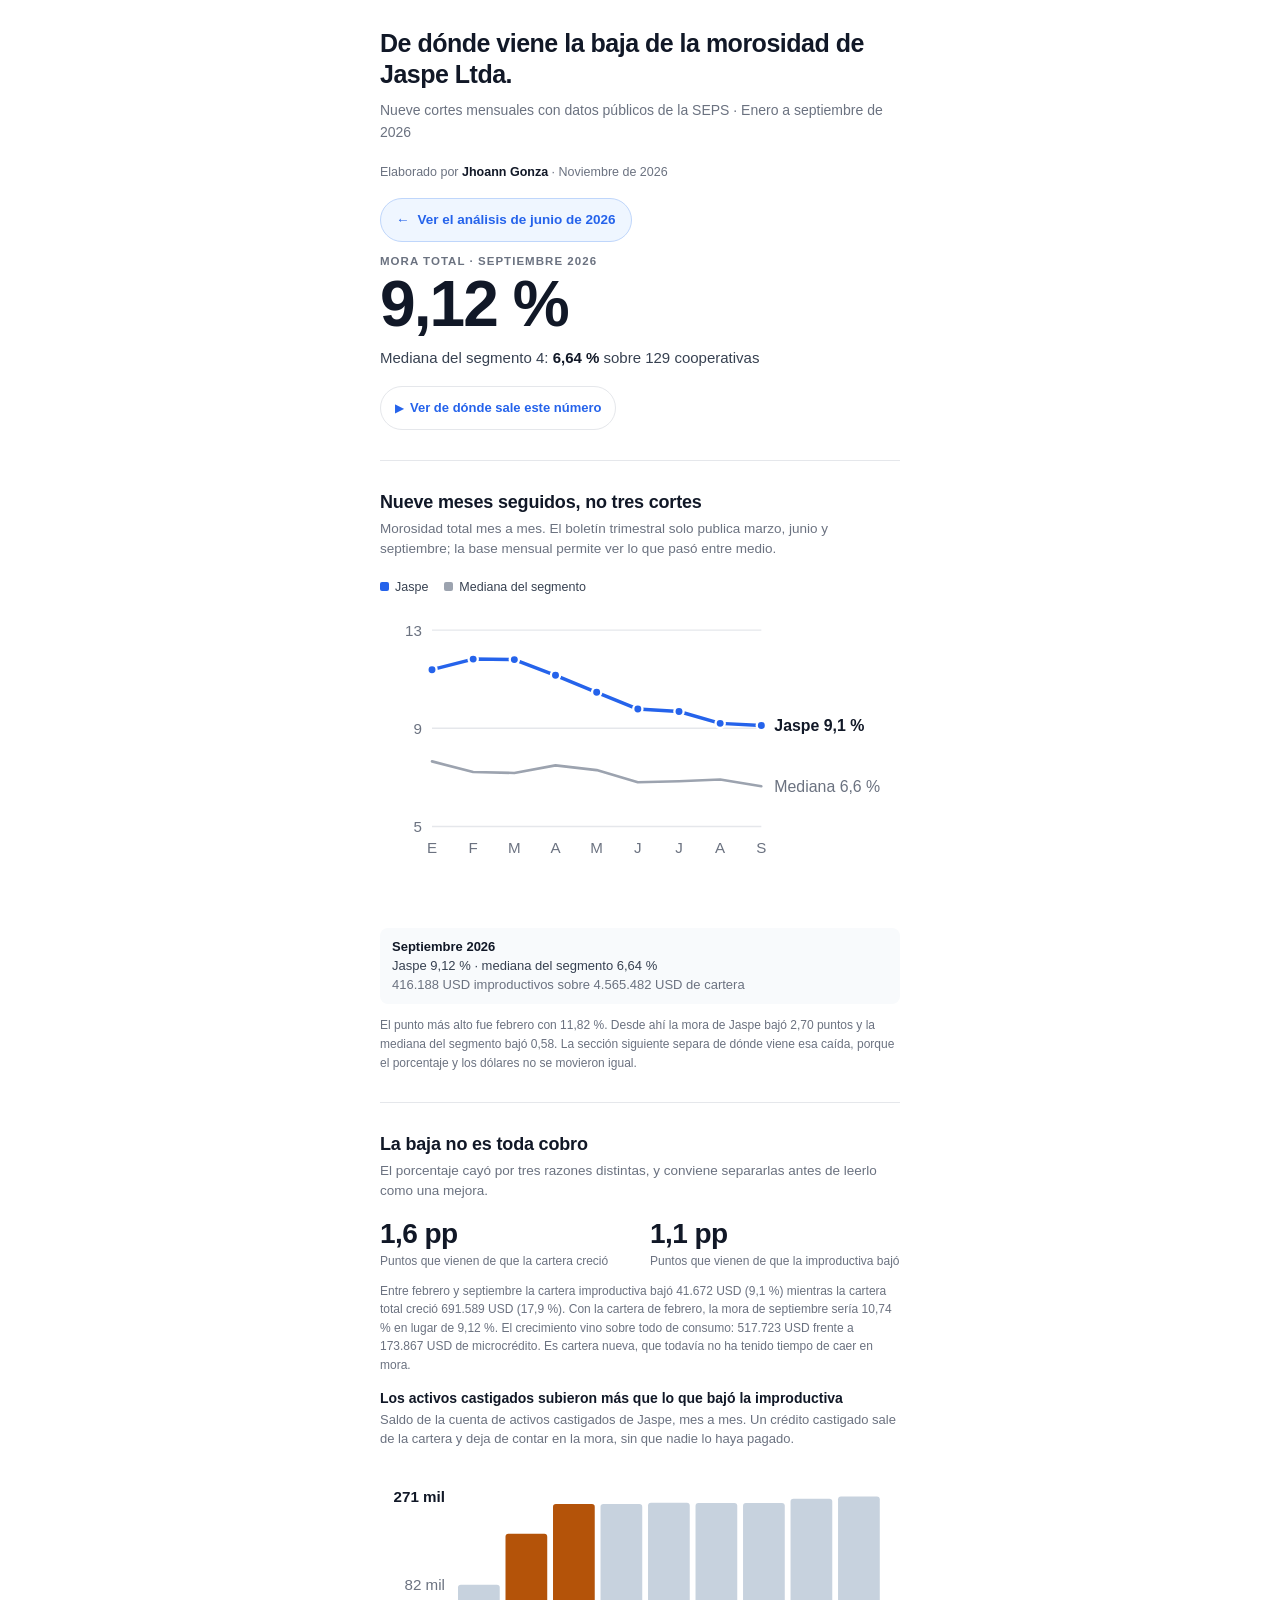
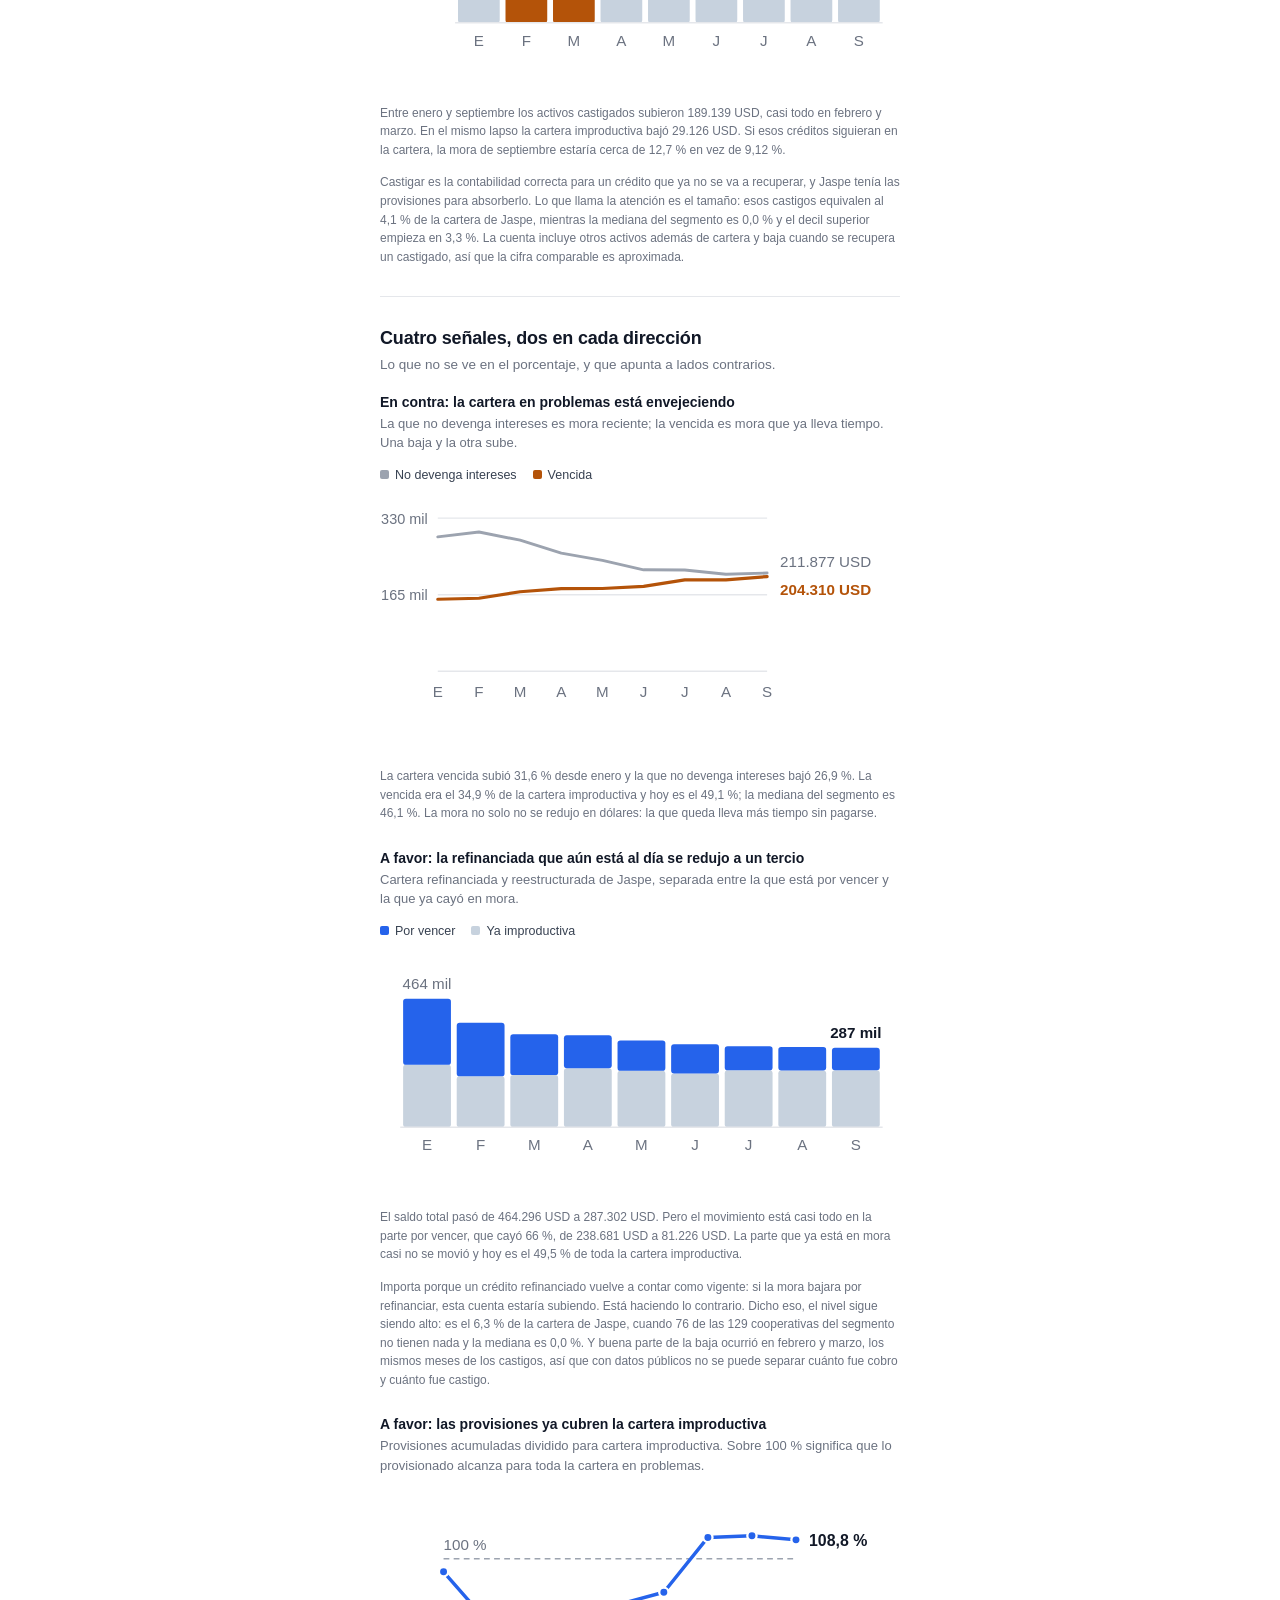
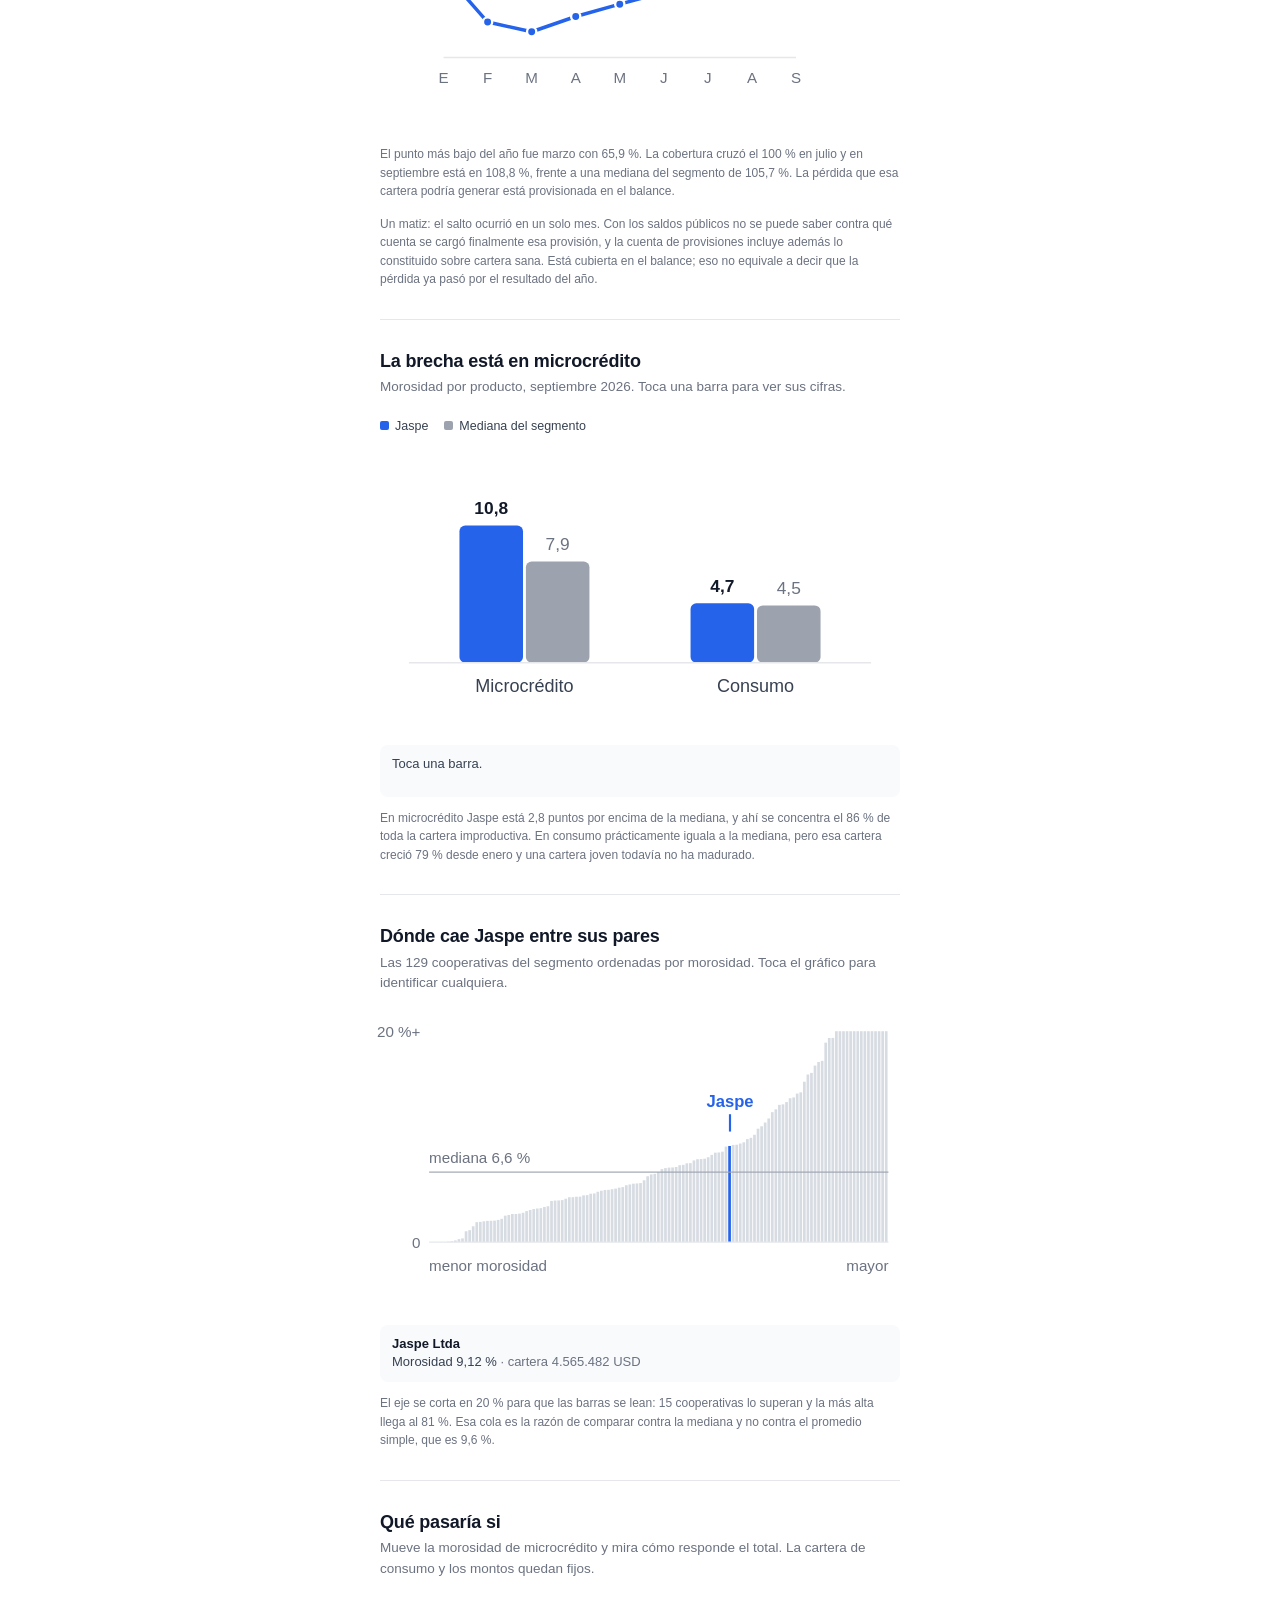
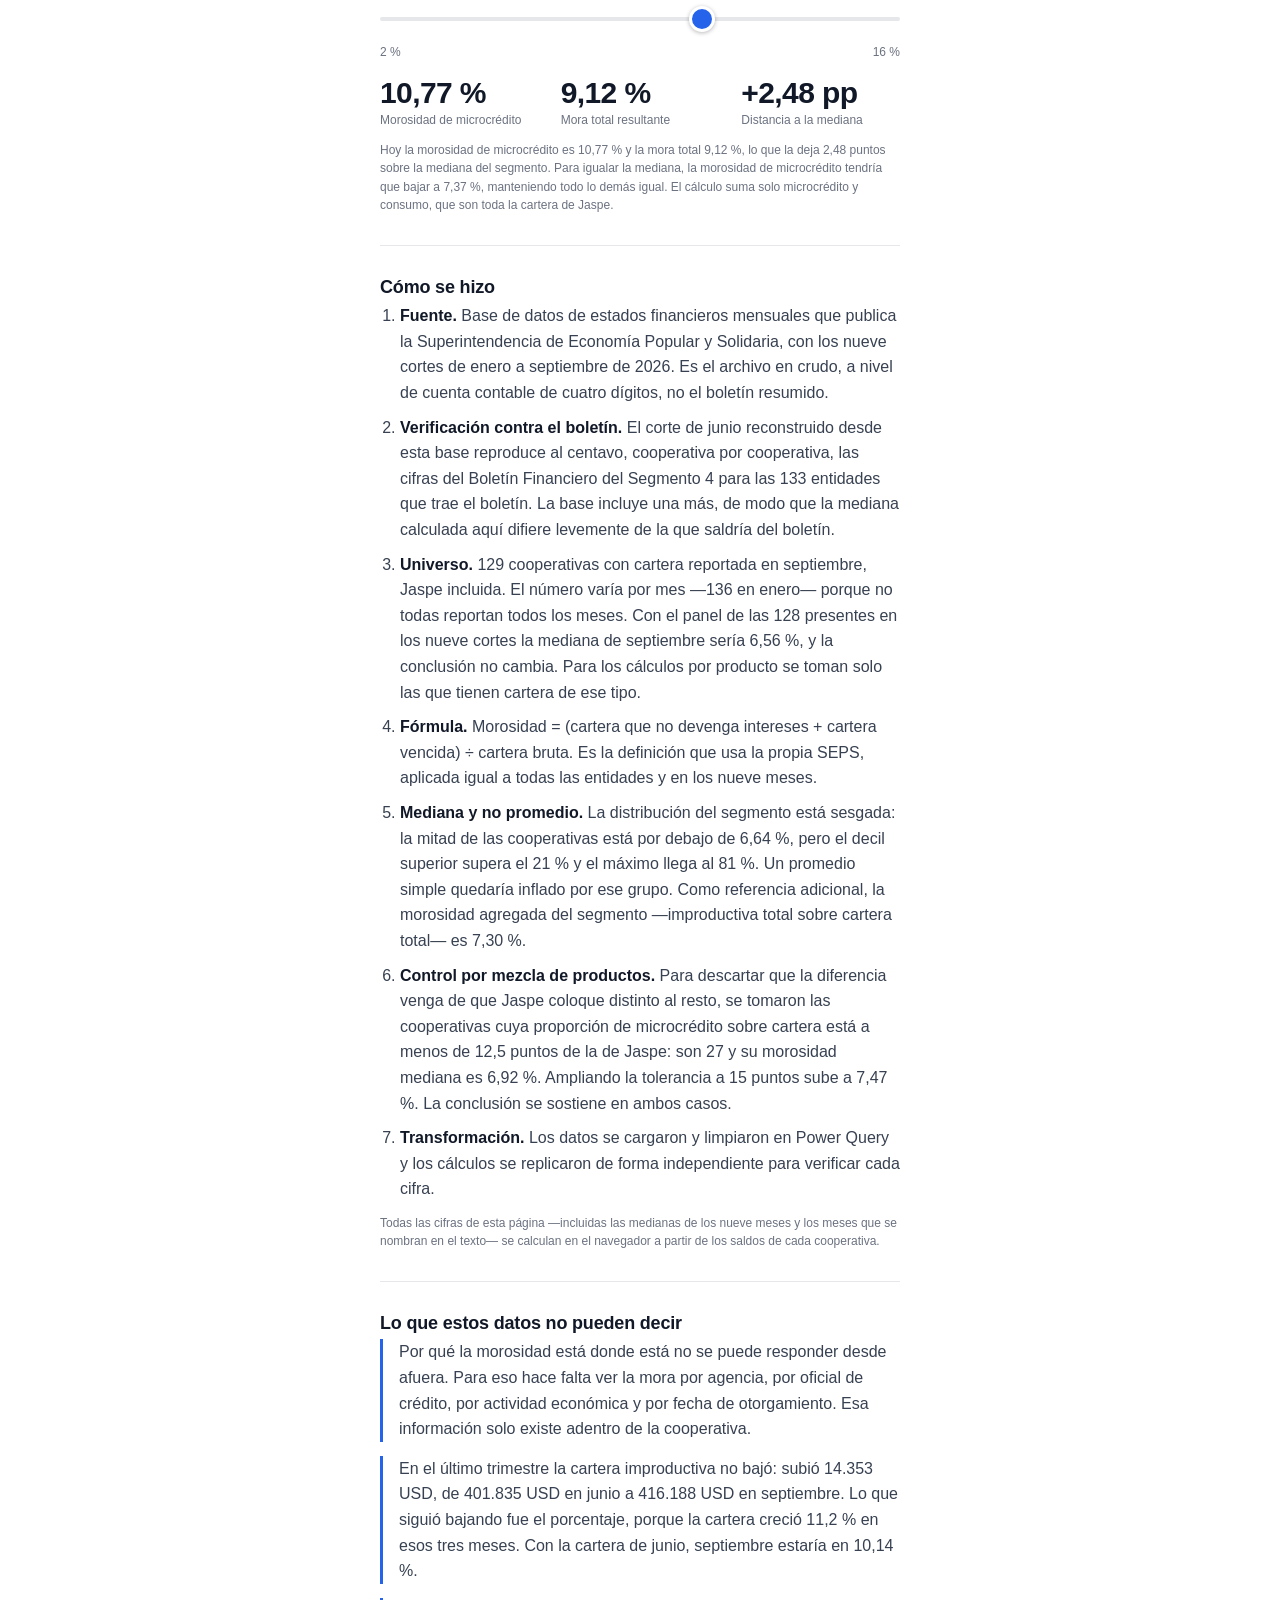
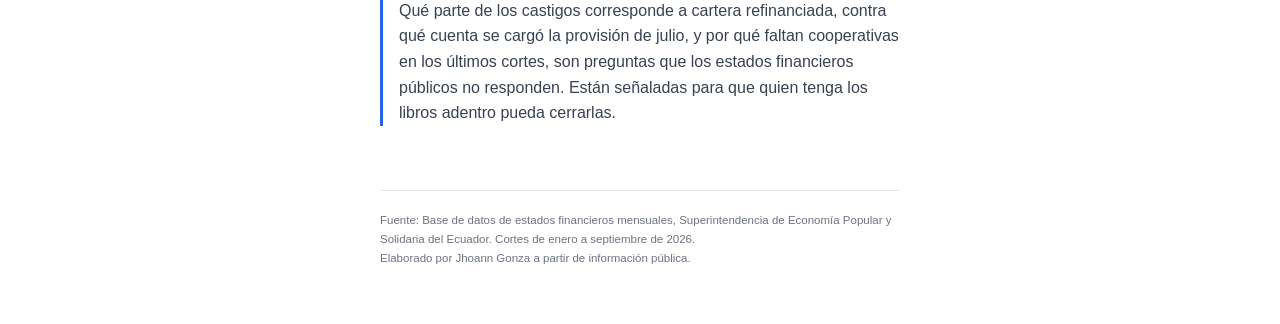
==== septiembre/index.html @ 1fd4a445 "Rename index.html.html to index.html" ====
<!doctype html>
<html lang="es">
<head>
<meta charset="utf-8">
<meta name="viewport" content="width=device-width, initial-scale=1, viewport-fit=cover">
<meta name="robots" content="noindex, nofollow">
<title>De dónde viene la baja de la morosidad de Jaspe · Enero a septiembre 2026</title>
<meta name="description" content="Nueve cortes mensuales con datos públicos de la SEPS. Elaborado por Jhoann Gonza.">
<meta property="og:type" content="article">
<meta property="og:title" content="De dónde viene la baja de la morosidad de Jaspe">
<meta property="og:description" content="Datos públicos de la SEPS, enero a septiembre 2026. Entre 129 y 136 cooperativas del segmento 4 según el mes. Elaborado por Jhoann Gonza.">
<meta property="og:locale" content="es_EC">
<meta property="og:url" content="https://jhoanngonza151.github.io/analisis-seps/septiembre/">
<meta property="og:image" content="https://jhoanngonza151.github.io/analisis-seps/preview.png">
<meta property="og:image:width" content="1200">
<meta property="og:image:height" content="630">
<style>
:root{
--ink:#111827; --ink2:#374151; --ink3:#6B7280;
--accent:#2563EB; --neutral:#9CA3AF; --rule:#E5E7EB; --tint:#EFF6FF;
--warm:#B45309; --warmbg:#FEF3C7;
}
*{box-sizing:border-box}
html{-webkit-text-size-adjust:100%}
body{
margin:0; background:#fff; color:var(--ink2);
font-family:-apple-system,BlinkMacSystemFont,"Segoe UI",Roboto,Helvetica,Arial,sans-serif;
font-size:16px; line-height:1.6;
}
main{max-width:560px; margin:0 auto; padding:28px 20px 56px}
section{padding:30px 0; border-top:1px solid var(--rule)}
section:first-of-type{border-top:0; padding-top:10px}
h1{margin:0 0 8px; font-size:25px; line-height:1.25; letter-spacing:-0.02em; color:var(--ink); font-weight:650}
h2{margin:0 0 4px; font-size:18px; line-height:1.3; color:var(--ink); font-weight:650; letter-spacing:-0.01em}
h3{margin:26px 0 2px; font-size:14px; line-height:1.35; color:var(--ink); font-weight:650}
h3:first-of-type{margin-top:6px}
.kicker{margin:0 0 20px; font-size:14px; color:var(--ink3)}
.sub{margin:0 0 18px; font-size:13.5px; color:var(--ink3); line-height:1.5}
.sub2{margin:0 0 12px; font-size:13px; color:var(--ink3); line-height:1.5}
p{margin:0 0 14px}
p:last-child{margin-bottom:0}
strong{color:var(--ink); font-weight:650}
.byline{font-size:12.5px; color:var(--ink3); line-height:1.5}

.hero{font-size:64px; line-height:1; font-weight:700; letter-spacing:-0.03em; color:var(--ink); margin:2px 0 10px}
.heroLabel{font-size:11.5px; font-weight:650; letter-spacing:.09em; text-transform:uppercase; color:var(--ink3); margin:0}
.vs{font-size:15px; color:var(--ink2); margin:0 0 16px}

button.audit{
-webkit-appearance:none; appearance:none; display:inline-flex; align-items:center; gap:7px;
min-height:44px; padding:9px 14px; border:1px solid var(--rule); border-radius:999px;
background:#fff; color:var(--accent); font:inherit; font-size:13px; font-weight:600; cursor:pointer;
}
button.audit:hover{background:var(--tint)}
button.audit .chev{transition:transform .18s ease; font-size:11px; line-height:1}
button.audit[aria-expanded="true"] .chev{transform:rotate(90deg)}
.panel{
display:none; margin-top:12px; padding:14px 16px; background:var(--tint);
border-radius:8px; font-size:13.5px; line-height:1.65; color:var(--ink2);
}
.panel.open{display:block}
.panel dl{margin:0; display:grid; grid-template-columns:1fr auto; gap:5px 14px}
.panel dt{color:var(--ink3)}
.panel dd{margin:0; text-align:right; font-variant-numeric:tabular-nums; color:var(--ink)}
.panel .tot{border-top:1px solid #C7DBFB; padding-top:7px; margin-top:4px; font-weight:650}
.formula{font-family:ui-monospace,SFMono-Regular,Menlo,monospace; font-size:12px; color:var(--ink2); margin-top:10px; line-height:1.6}

.swap{margin:16px 0 0}
.swap a{
display:inline-flex; align-items:center; gap:8px; min-height:44px; padding:9px 15px;
border:1px solid #BFD6FB; border-radius:999px; background:var(--tint);
color:var(--accent); font-size:13.5px; font-weight:600; text-decoration:none;
}
.swap a:hover{background:#E0ECFE}

figure{margin:0}
svg{display:block; width:100%; height:auto; overflow:visible}
svg:focus{outline:2px solid var(--accent); outline-offset:3px; border-radius:4px}
.legend{display:flex; gap:16px; margin:0 0 10px; font-size:12.5px; color:var(--ink2); flex-wrap:wrap}
.legend i{display:inline-block; width:9px; height:9px; border-radius:2px; margin-right:6px; vertical-align:baseline}
.note{font-size:12px; color:var(--ink3); line-height:1.55; margin-top:12px}

.readout{
min-height:52px; margin-top:10px; padding:10px 12px; border-radius:8px; background:#F8FAFC;
font-size:13px; color:var(--ink2); line-height:1.45;
}
.readout b{color:var(--ink); font-weight:650}
.readout .muted{color:var(--ink3)}

.split{display:flex; gap:20px; flex-wrap:wrap; margin:18px 0 0}
.split div{flex:1; min-width:140px}
.split .n{font-size:28px; font-weight:700; letter-spacing:-0.02em; color:var(--ink); line-height:1.1}
.split .l{font-size:12px; color:var(--ink3); line-height:1.4; margin-top:3px}

input[type=range]{
-webkit-appearance:none; appearance:none; width:100%; height:44px; background:transparent; margin:0;
}
input[type=range]::-webkit-slider-runnable-track{height:4px; background:var(--rule); border-radius:2px}
input[type=range]::-moz-range-track{height:4px; background:var(--rule); border-radius:2px}
input[type=range]::-webkit-slider-thumb{
-webkit-appearance:none; appearance:none; width:26px; height:26px; margin-top:-11px;
border-radius:50%; background:var(--accent); border:3px solid #fff; box-shadow:0 1px 4px rgba(0,0,0,.28); cursor:pointer;
}
input[type=range]::-moz-range-thumb{
width:26px; height:26px; border-radius:50%; background:var(--accent);
border:3px solid #fff; box-shadow:0 1px 4px rgba(0,0,0,.28); cursor:pointer;
}
.simRow{display:flex; justify-content:space-between; font-size:12px; color:var(--ink3); margin-top:-6px}
.simOut{display:flex; gap:22px; margin-top:14px; flex-wrap:wrap}
.simOut div{flex:1; min-width:120px}
.simOut .n{font-size:30px; font-weight:700; letter-spacing:-0.02em; color:var(--ink); line-height:1.1}
.simOut .l{font-size:12px; color:var(--ink3); line-height:1.4; margin-top:3px}

ol.method{margin:0; padding-left:20px}
ol.method li{margin-bottom:9px}
.limit{border-left:3px solid var(--accent); padding-left:16px; margin:0 0 14px}
.limit:last-child{margin-bottom:0}
footer{margin-top:34px; padding-top:20px; border-top:1px solid var(--rule); font-size:11.5px; color:var(--ink3); line-height:1.65}
noscript .ns{padding:14px 16px; background:var(--tint); border-radius:8px; font-size:14px; line-height:1.6; display:block; margin-bottom:10px}

.grow{transform:scaleY(0); transition:transform .6s cubic-bezier(.2,.7,.3,1)}
svg.in .grow{transform:scaleY(1)}
.draw{transition:stroke-dashoffset .9s cubic-bezier(.3,.7,.3,1)}
svg.in .draw{stroke-dashoffset:0}
.fade{opacity:0; transition:opacity .45s ease .35s}
svg.in .fade{opacity:1}
@media (prefers-reduced-motion:reduce){
.grow,.draw,.fade{transition:none; transform:none; opacity:1; stroke-dashoffset:0}
}
</style>
</head>
<body>
<main>

<header>
<h1>De dónde viene la baja de la morosidad de Jaspe Ltda.</h1>
<p class="kicker">Nueve cortes mensuales con datos públicos de la SEPS · Enero a septiembre de 2026</p>
<p class="byline">Elaborado por <strong>Jhoann Gonza</strong> · Noviembre de 2026</p>
<p class="swap"><a href="../"><span aria-hidden="true">&#8592;</span> Ver el análisis de junio de 2026</a></p>
</header>

<noscript>
<span class="ns"><strong>Esta página calcula sus cifras en el navegador y necesita JavaScript.</strong><br>
Resumen del corte de septiembre de 2026: mora total de Jaspe 9,12 %, mediana del segmento 4 6,64 % sobre 129 cooperativas.
La mora bajó 2,70 puntos desde el pico de febrero, pero la cartera improductiva solo cayó 41.671 USD mientras los activos castigados subieron 189.139 USD desde enero y la cartera creció 17,9 %.</span>
</noscript>

<section>
<p class="heroLabel">Mora total · septiembre 2026</p>
<div class="hero" id="heroVal">—</div>
<p class="vs">Mediana del segmento 4: <strong id="medVal">—</strong> sobre <span id="nCoops">—</span> cooperativas</p>
<button class="audit" type="button" data-panel="p1" aria-expanded="false" aria-controls="p1">
<span class="chev">&#9654;</span> Ver de dónde sale este número
</button>
<div class="panel" id="p1">
<dl>
<dt>Cartera que no devenga intereses</dt><dd id="a1">—</dd>
<dt>Cartera vencida</dt><dd id="a2">—</dd>
<dt class="tot">Cartera improductiva</dt><dd class="tot" id="a3">—</dd>
<dt>Cartera bruta total</dt><dd id="a4">—</dd>
</dl>
<p class="formula" id="a5">—</p>
</div>
</section>

<section>
<h2>Nueve meses seguidos, no tres cortes</h2>
<p class="sub">Morosidad total mes a mes. El boletín trimestral solo publica marzo, junio y septiembre; la base mensual permite ver lo que pasó entre medio.</p>
<div class="legend">
<span><i style="background:#2563EB"></i>Jaspe</span>
<span><i style="background:#9CA3AF"></i>Mediana del segmento</span>
</div>
<figure><svg id="svgSerie" viewBox="0 0 360 215" role="img" tabindex="0" aria-labelledby="serieDesc"><title id="serieDesc">Morosidad mensual de Jaspe y mediana del segmento 4 entre enero y septiembre de 2026.</title></svg></figure>
<div class="readout" id="serieOut" aria-live="polite">Toca el gráfico.</div>
<p class="note" id="serieNote">—</p>
</section>

<section>
<h2>La baja no es toda cobro</h2>
<p class="sub">El porcentaje cayó por tres razones distintas, y conviene separarlas antes de leerlo como una mejora.</p>
<div class="split">
<div><div class="n" id="d1">—</div><div class="l">Puntos que vienen de que la cartera creció</div></div>
<div><div class="n" id="d2">—</div><div class="l">Puntos que vienen de que la improductiva bajó</div></div>
</div>
<p class="note" id="decNote">—</p>

<h3>Los activos castigados subieron más que lo que bajó la improductiva</h3>
<p class="sub2">Saldo de la cuenta de activos castigados de Jaspe, mes a mes. Un crédito castigado sale de la cartera y deja de contar en la mora, sin que nadie lo haya pagado.</p>
<figure><svg id="svgCas" viewBox="0 0 360 160" role="img" tabindex="0" aria-labelledby="casDesc"><title id="casDesc">Saldo de activos castigados de Jaspe entre enero y septiembre de 2026.</title></svg></figure>
<p class="note" id="casNote">—</p>
<p class="note" id="casNote2">—</p>
</section>

<section>
<h2>Cuatro señales, dos en cada dirección</h2>
<p class="sub">Lo que no se ve en el porcentaje, y que apunta a lados contrarios.</p>

<h3>En contra: la cartera en problemas está envejeciendo</h3>
<p class="sub2">La que no devenga intereses es mora reciente; la vencida es mora que ya lleva tiempo. Una baja y la otra sube.</p>
<div class="legend">
<span><i style="background:#9CA3AF"></i>No devenga intereses</span>
<span><i style="background:#B45309"></i>Vencida</span>
</div>
<figure><svg id="svgEdad" viewBox="0 0 360 180" role="img" tabindex="0" aria-labelledby="edadDesc"><title id="edadDesc">Cartera que no devenga intereses y cartera vencida de Jaspe entre enero y septiembre de 2026.</title></svg></figure>
<p class="note" id="edadNote">—</p>

<h3>A favor: la refinanciada que aún está al día se redujo a un tercio</h3>
<p class="sub2">Cartera refinanciada y reestructurada de Jaspe, separada entre la que está por vencer y la que ya cayó en mora.</p>
<div class="legend">
<span><i style="background:#2563EB"></i>Por vencer</span>
<span><i style="background:#C7D2DE"></i>Ya improductiva</span>
</div>
<figure><svg id="svgRef" viewBox="0 0 360 170" role="img" tabindex="0" aria-labelledby="refDesc"><title id="refDesc">Cartera refinanciada y reestructurada de Jaspe, por vencer y ya improductiva, entre enero y septiembre de 2026.</title></svg></figure>
<p class="note" id="refNote">—</p>
<p class="note" id="refNote2">—</p>

<h3>A favor: las provisiones ya cubren la cartera improductiva</h3>
<p class="sub2">Provisiones acumuladas dividido para cartera improductiva. Sobre 100 % significa que lo provisionado alcanza para toda la cartera en problemas.</p>
<figure><svg id="svgCob" viewBox="0 0 360 170" role="img" tabindex="0" aria-labelledby="cobDesc"><title id="cobDesc">Cobertura de provisiones de Jaspe entre enero y septiembre de 2026, con la línea de 100 por ciento.</title></svg></figure>
<p class="note" id="cobNote">—</p>
<p class="note" id="cobNote2">—</p>
</section>

<section>
<h2>La brecha está en microcrédito</h2>
<p class="sub">Morosidad por producto, septiembre 2026. Toca una barra para ver sus cifras.</p>
<div class="legend">
<span><i style="background:#2563EB"></i>Jaspe</span>
<span><i style="background:#9CA3AF"></i>Mediana del segmento</span>
</div>
<figure><svg id="svgProd" viewBox="0 0 360 200" role="img" tabindex="0" aria-labelledby="prodDesc"><title id="prodDesc">Morosidad de microcrédito y de consumo, Jaspe frente a la mediana del segmento.</title></svg></figure>
<div class="readout" id="prodOut" aria-live="polite">Toca una barra.</div>
<p class="note" id="prodNote">—</p>
</section>

<section>
<h2>Dónde cae Jaspe entre sus pares</h2>
<p class="sub">Las <span id="nCoops2">—</span> cooperativas del segmento ordenadas por morosidad. Toca el gráfico para identificar cualquiera.</p>
<figure><svg id="svgDist" viewBox="0 0 360 210" role="img" tabindex="0" aria-labelledby="distDesc"><title id="distDesc">Distribución de la morosidad de todas las cooperativas del segmento 4, ordenadas de menor a mayor, con Jaspe destacada.</title></svg></figure>
<div class="readout" id="distOut" aria-live="polite">Toca el gráfico.</div>
<p class="note" id="distNote">—</p>
</section>

<section>
<h2>Qué pasaría si</h2>
<p class="sub">Mueve la morosidad de microcrédito y mira cómo responde el total. La cartera de consumo y los montos quedan fijos.</p>
<input type="range" id="sim" min="2" max="16" step="0.01" aria-label="Morosidad de microcrédito simulada">
<div class="simRow"><span>2 %</span><span>16 %</span></div>
<div class="simOut">
<div><div class="n" id="simMic">—</div><div class="l">Morosidad de microcrédito</div></div>
<div><div class="n" id="simTot">—</div><div class="l">Mora total resultante</div></div>
<div><div class="n" id="simRank">—</div><div class="l">Distancia a la mediana</div></div>
</div>
<p class="note" id="simNote">—</p>
</section>

<section>
<h2>Cómo se hizo</h2>
<ol class="method">
<li><strong>Fuente.</strong> Base de datos de estados financieros mensuales que publica la Superintendencia de Economía Popular y Solidaria, con los nueve cortes de enero a septiembre de 2026. Es el archivo en crudo, a nivel de cuenta contable de cuatro dígitos, no el boletín resumido.</li>
<li><strong>Verificación contra el boletín.</strong> El corte de junio reconstruido desde esta base reproduce al centavo, cooperativa por cooperativa, las cifras del Boletín Financiero del Segmento 4 para las 133 entidades que trae el boletín. La base incluye una más, de modo que la mediana calculada aquí difiere levemente de la que saldría del boletín.</li>
<li><strong>Universo.</strong> <span id="m1">—</span> cooperativas con cartera reportada en septiembre, Jaspe incluida. El número varía por mes —<span id="m7">—</span> en enero— porque no todas reportan todos los meses. Con el panel de las <span id="m8">—</span> presentes en los nueve cortes la mediana de septiembre sería <span id="m9">—</span>, y la conclusión no cambia. Para los cálculos por producto se toman solo las que tienen cartera de ese tipo.</li>
<li><strong>Fórmula.</strong> Morosidad = (cartera que no devenga intereses + cartera vencida) ÷ cartera bruta. Es la definición que usa la propia SEPS, aplicada igual a todas las entidades y en los nueve meses.</li>
<li><strong>Mediana y no promedio.</strong> La distribución del segmento está sesgada: la mitad de las cooperativas está por debajo de <span id="m3">—</span>, pero el decil superior supera el <span id="m4">—</span> y el máximo llega al <span id="m5">—</span>. Un promedio simple quedaría inflado por ese grupo. Como referencia adicional, la morosidad agregada del segmento —improductiva total sobre cartera total— es <span id="m10">—</span>.</li>
<li><strong>Control por mezcla de productos.</strong> Para descartar que la diferencia venga de que Jaspe coloque distinto al resto, se tomaron las cooperativas cuya proporción de microcrédito sobre cartera está a menos de 12,5 puntos de la de Jaspe: son <span id="m11">—</span> y su morosidad mediana es <span id="m6">—</span>. Ampliando la tolerancia a 15 puntos sube a <span id="m12">—</span>. La conclusión se sostiene en ambos casos.</li>
<li><strong>Transformación.</strong> Los datos se cargaron y limpiaron en Power Query y los cálculos se replicaron de forma independiente para verificar cada cifra.</li>
</ol>
<p class="note">Todas las cifras de esta página —incluidas las medianas de los nueve meses y los meses que se nombran en el texto— se calculan en el navegador a partir de los saldos de cada cooperativa.</p>
</section>

<section>
<h2>Lo que estos datos no pueden decir</h2>
<p class="limit">Por qué la morosidad está donde está no se puede responder desde afuera. Para eso hace falta ver la mora por agencia, por oficial de crédito, por actividad económica y por fecha de otorgamiento. Esa información solo existe adentro de la cooperativa.</p>
<p class="limit" id="lim2">—</p>
<p class="limit" id="lim3">—</p>
</section>

<footer>
Fuente: Base de datos de estados financieros mensuales, Superintendencia de Economía Popular y Solidaria del Ecuador. Cortes de enero a septiembre de 2026.<br>
Elaborado por Jhoann Gonza a partir de información pública.
</footer>

</main>

<script>
"use strict";
var DATA = [{"n": "Señor Del Arbol", "b": 24562539.92, "i": 655296.35, "nd": 295969.55, "vn": 359326.8, "mb": 23837574.27, "mi": 655296.35, "cb": 724965.65, "ci": 0.0, "pv": 754686.84, "ca": 38169.0, "rr": 461.8, "J": 0}, {"n": "Prodvision", "b": 16912572.44, "i": 835615.05, "nd": 401758.06, "vn": 433856.99, "mb": 15860634.03, "mi": 833392.92, "cb": 1051938.41, "ci": 2222.13, "pv": 1070844.99, "ca": 42085.08, "rr": 0.0, "J": 0}, {"n": "27 De Noviembre", "b": 16176082.48, "i": 1271717.2, "nd": 716684.85, "vn": 555032.35, "mb": 12096087.38, "mi": 1061066.61, "cb": 4079995.1, "ci": 210650.59, "pv": 1288447.21, "ca": -6301.76, "rr": 2987.64, "J": 0}, {"n": "Nizag Ltda", "b": 14900015.15, "i": 634609.39, "nd": 333218.18, "vn": 301391.21, "mb": 9991675.91, "mi": 552041.84, "cb": 4908339.24, "ci": 82567.55, "pv": 695990.82, "ca": 0.0, "rr": 6.0, "J": 0}, {"n": "Integracion Solidaria Ltda", "b": 14522866.43, "i": 578597.87, "nd": 289244.9, "vn": 289352.97, "mb": 12771660.14, "mi": 564679.95, "cb": 1751206.29, "ci": 13917.92, "pv": 661469.82, "ca": -8328.58, "rr": 0.0, "J": 0}, {"n": "Familia Ingaseosas Ltda", "b": 14225808.12, "i": 653117.98, "nd": 205113.56, "vn": 448004.42, "mb": 0.0, "mi": 0.0, "cb": 14145512.23, "ci": 636079.89, "pv": 410443.14, "ca": 0.0, "rr": 0.0, "J": 0}, {"n": "Valles Del Lirio Aicep", "b": 14165822.05, "i": 602876.76, "nd": 384333.06, "vn": 218543.7, "mb": 14165822.05, "mi": 602876.76, "cb": 0.0, "ci": 0.0, "pv": 593565.81, "ca": 0.0, "rr": 0.0, "J": 0}, {"n": "15 De Mayo Ltda", "b": 12357057.89, "i": 550478.16, "nd": 397338.38, "vn": 153139.78, "mb": 12357057.89, "mi": 550478.16, "cb": 0.0, "ci": 0.0, "pv": 531652.0, "ca": 17562.78, "rr": 0.0, "J": 0}, {"n": "Salate Ltda", "b": 11604305.61, "i": 363732.26, "nd": 243004.98, "vn": 120727.28, "mb": 9343739.25, "mi": 156490.39, "cb": 2260566.36, "ci": 207241.87, "pv": 267059.6, "ca": 10796.84, "rr": 0.0, "J": 0}, {"n": "Achik Inti Ltda", "b": 11483112.23, "i": 813083.64, "nd": 585238.82, "vn": 227844.82, "mb": 7292827.49, "mi": 582493.93, "cb": 4165284.68, "ci": 230589.71, "pv": 854517.24, "ca": -1233.65, "rr": 336413.48, "J": 0}, {"n": "Warmikunapak Rikchari Ltda", "b": 10301392.27, "i": 197634.45, "nd": 176370.48, "vn": 21263.97, "mb": 9084042.03, "mi": 197634.45, "cb": 1217350.24, "ci": 0.0, "pv": 229096.95, "ca": 4428.4, "rr": 0.0, "J": 0}, {"n": "Ahorrista Solidario", "b": 9658788.83, "i": 257707.95, "nd": 176283.09, "vn": 81424.86, "mb": 6334105.65, "mi": 176516.85, "cb": 3324683.18, "ci": 81191.1, "pv": 654123.98, "ca": 52826.67, "rr": 0.0, "J": 0}, {"n": "Camara De Comercio El Carmen Ltda", "b": 7338364.3, "i": 549539.27, "nd": 119161.0, "vn": 430378.27, "mb": 4299744.62, "mi": 410393.69, "cb": 3038619.68, "ci": 139145.58, "pv": 504840.75, "ca": 33082.89, "rr": 156755.25, "J": 0}, {"n": "Mi Tierra Ltda", "b": 6708052.83, "i": 434191.17, "nd": 188037.9, "vn": 246153.27, "mb": 5465077.61, "mi": 424038.67, "cb": 1242975.22, "ci": 10152.5, "pv": 577206.93, "ca": 53539.38, "rr": 18849.98, "J": 0}, {"n": "Santa Rosa De Patutan Ltda", "b": 6578685.14, "i": 410907.34, "nd": 189118.53, "vn": 221788.81, "mb": 6103045.0, "mi": 410907.34, "cb": 475640.14, "ci": 0.0, "pv": 427853.36, "ca": 0.0, "rr": 0.0, "J": 0}, {"n": "La Mana", "b": 6569118.28, "i": 364208.99, "nd": 137445.68, "vn": 226763.31, "mb": 6569118.28, "mi": 364208.99, "cb": 0.0, "ci": 0.0, "pv": 383907.3, "ca": 38138.7, "rr": 435865.05, "J": 0}, {"n": "Rey David Ltda", "b": 6477122.53, "i": 549533.75, "nd": 226524.53, "vn": 323009.22, "mb": 6171588.29, "mi": 549533.75, "cb": 305534.24, "ci": 0.0, "pv": 575413.23, "ca": -12974.56, "rr": 0.0, "J": 0}, {"n": "Innovacion Andina Ltda", "b": 6471247.91, "i": 511904.3, "nd": 365692.99, "vn": 146211.31, "mb": 6471247.91, "mi": 511904.3, "cb": 0.0, "ci": 0.0, "pv": 395221.65, "ca": 43227.79, "rr": 0.0, "J": 0}, {"n": "Simon Bolivar", "b": 6366804.71, "i": 125532.09, "nd": 101148.42, "vn": 24383.67, "mb": 4561717.4, "mi": 52250.59, "cb": 1805087.31, "ci": 73281.5, "pv": 226221.1, "ca": 0.0, "rr": 0.0, "J": 0}, {"n": "Alli Tarpuk Ltda", "b": 6341785.69, "i": 139970.93, "nd": 72959.64, "vn": 67011.29, "mb": 5917564.93, "mi": 138537.03, "cb": 424220.76, "ci": 1433.9, "pv": 201434.89, "ca": 6362.14, "rr": 0.0, "J": 0}, {"n": "Achik Ñan", "b": 6178807.13, "i": 306407.03, "nd": 144824.61, "vn": 161582.42, "mb": 5721096.47, "mi": 306407.03, "cb": 457710.66, "ci": 0.0, "pv": 316140.71, "ca": 535.97, "rr": 0.0, "J": 0}, {"n": "Coopartamos Ltda", "b": 6162136.05, "i": 602052.31, "nd": 390466.01, "vn": 211586.3, "mb": 3471583.38, "mi": 382117.62, "cb": 2635693.36, "ci": 219934.69, "pv": 350392.02, "ca": 15036.83, "rr": 6225.06, "J": 0}, {"n": "1 De Julio", "b": 5805538.99, "i": 410155.25, "nd": 237327.63, "vn": 172827.62, "mb": 5678344.14, "mi": 395360.18, "cb": 127194.85, "ci": 14795.07, "pv": 462663.23, "ca": 446753.59, "rr": 26039.44, "J": 0}, {"n": "Solidaria Ltda", "b": 5140327.53, "i": 104143.05, "nd": 72015.9, "vn": 32127.15, "mb": 3922255.26, "mi": 59046.28, "cb": 1128328.82, "ci": 26237.3, "pv": 145925.29, "ca": -1.0, "rr": 0.0, "J": 0}, {"n": "Pijal", "b": 4781055.69, "i": 280282.4, "nd": 164337.59, "vn": 115944.81, "mb": 4781055.69, "mi": 280282.4, "cb": 0.0, "ci": 0.0, "pv": 350700.24, "ca": -1070.34, "rr": 0.0, "J": 0}, {"n": "Union Popular Ltda", "b": 4663086.53, "i": 662376.48, "nd": 200253.22, "vn": 462123.26, "mb": 4628543.09, "mi": 662361.48, "cb": 34543.44, "ci": 15.0, "pv": 578915.59, "ca": -9585.3, "rr": 0.0, "J": 0}, {"n": "Surangay Ltda", "b": 4659295.19, "i": 339664.86, "nd": 205577.45, "vn": 134087.41, "mb": 2041570.55, "mi": 275601.6, "cb": 2617724.64, "ci": 64063.26, "pv": 333202.96, "ca": 18929.19, "rr": 0.0, "J": 0}, {"n": "Jaspe Ltda", "b": 4565482.23, "i": 416187.83, "nd": 211877.43, "vn": 204310.4, "mb": 3327857.58, "mi": 358402.8, "cb": 1237624.65, "ci": 57785.03, "pv": 452788.58, "ca": 189139.03, "rr": 287301.63, "J": 1}, {"n": "Catamayo", "b": 4527086.36, "i": 126001.02, "nd": 84816.34, "vn": 41184.68, "mb": 692081.72, "mi": 25410.91, "cb": 3835003.64, "ci": 100589.11, "pv": 263576.34, "ca": 11603.33, "rr": 117148.29, "J": 0}, {"n": "Obras Publicas Fiscales De Loja Y Zamora", "b": 4507465.19, "i": 150363.3, "nd": 91573.2, "vn": 58790.1, "mb": 1878215.93, "mi": 100293.54, "cb": 2629247.26, "ci": 50067.76, "pv": 157720.83, "ca": 18461.85, "rr": 0.0, "J": 0}, {"n": "La Nueva Jerusalen", "b": 4488136.57, "i": 227691.08, "nd": 29073.96, "vn": 198617.12, "mb": 3471516.91, "mi": 182860.77, "cb": 668360.23, "ci": 44829.31, "pv": 411748.62, "ca": 25629.11, "rr": 10437.11, "J": 0}, {"n": "Jatun Runa Ltda", "b": 4486134.16, "i": 960190.23, "nd": 531407.44, "vn": 428782.79, "mb": 4346294.83, "mi": 959363.85, "cb": 139819.33, "ci": 806.38, "pv": 1070682.38, "ca": -41671.54, "rr": 0.0, "J": 0}, {"n": "Puerto Lopez Ltda", "b": 4455125.81, "i": 368522.06, "nd": 226568.05, "vn": 141954.01, "mb": 4357634.96, "mi": 348074.21, "cb": 97490.85, "ci": 20447.85, "pv": 336856.06, "ca": -999.0, "rr": 2.0, "J": 0}, {"n": "San Valentin", "b": 4444487.84, "i": 559675.19, "nd": 385743.65, "vn": 173931.54, "mb": 4227712.19, "mi": 555622.48, "cb": 216775.65, "ci": 4052.71, "pv": 347864.53, "ca": -15633.08, "rr": 0.0, "J": 0}, {"n": "Quilanga Ltda", "b": 4444253.63, "i": 420501.34, "nd": 293036.88, "vn": 127464.46, "mb": 1631867.02, "mi": 202761.89, "cb": 2812386.61, "ci": 217739.45, "pv": 700153.05, "ca": 7724.1, "rr": 3.0, "J": 0}, {"n": "Nacional Llano Grande Ltda", "b": 4317128.15, "i": 286613.18, "nd": 181863.57, "vn": 104749.61, "mb": 2235524.95, "mi": 82138.25, "cb": 2081603.2, "ci": 204474.93, "pv": 267257.98, "ca": -10708.25, "rr": 4706.63, "J": 0}, {"n": "La Merced Ltda-Ambato", "b": 4249618.49, "i": 711513.6, "nd": 369495.57, "vn": 342018.03, "mb": 2065164.38, "mi": 546964.36, "cb": 2174224.44, "ci": 164548.24, "pv": 708684.98, "ca": -19960.87, "rr": 1.0, "J": 0}, {"n": "General Angel Flores Ltda", "b": 4244334.94, "i": 645627.33, "nd": 405813.07, "vn": 239814.26, "mb": 0.0, "mi": 0.0, "cb": 4244334.94, "ci": 645627.33, "pv": 407707.81, "ca": 8213.01, "rr": 0.0, "J": 0}, {"n": "Divino Niño", "b": 4135805.17, "i": 133117.02, "nd": 65455.31, "vn": 67661.71, "mb": 3040729.5, "mi": 108896.79, "cb": 1095075.67, "ci": 24220.23, "pv": 210023.12, "ca": -536.32, "rr": 0.0, "J": 0}, {"n": "Indigena Sac Latacunga Ltda", "b": 3990037.56, "i": 342198.64, "nd": 158146.65, "vn": 184051.99, "mb": 2954301.15, "mi": 238442.5, "cb": 1035736.41, "ci": 103756.14, "pv": 342199.22, "ca": 6879.36, "rr": 0.0, "J": 0}, {"n": "Esperanza Y Progreso Del Valle", "b": 3827125.22, "i": 264987.71, "nd": 179024.75, "vn": 85962.96, "mb": 2629091.43, "mi": 209800.27, "cb": 1198033.79, "ci": 55187.44, "pv": 148996.1, "ca": 4883.26, "rr": 0.0, "J": 0}, {"n": "Mocache Ltda", "b": 3655488.79, "i": 428589.34, "nd": 349699.59, "vn": 78889.75, "mb": 3655488.79, "mi": 428589.34, "cb": 0.0, "ci": 0.0, "pv": 260981.05, "ca": 55243.24, "rr": 57902.0, "J": 0}, {"n": "Del Sindicato De Choferes Profesionales Del Canton Yantzaza", "b": 3644307.02, "i": 203972.55, "nd": 113196.88, "vn": 90775.67, "mb": 2168773.29, "mi": 151844.51, "cb": 1475533.73, "ci": 52128.04, "pv": 208693.78, "ca": 4.0, "rr": 7172.93, "J": 0}, {"n": "Empresa Electrica Riobamba", "b": 3639298.18, "i": 189825.83, "nd": 177305.31, "vn": 12520.52, "mb": 23801.44, "mi": 0.0, "cb": 2827514.49, "ci": 159114.13, "pv": 66964.02, "ca": 0.0, "rr": 0.0, "J": 0}, {"n": "Por El Pan Y El Agua", "b": 3623642.17, "i": 187174.22, "nd": 121389.65, "vn": 65784.57, "mb": 3157122.02, "mi": 183962.78, "cb": 466520.15, "ci": 3211.44, "pv": 219680.84, "ca": 26134.14, "rr": 197019.67, "J": 0}, {"n": "Economia Del Sur Ecosur", "b": 3495564.08, "i": 355847.96, "nd": 246399.02, "vn": 109448.94, "mb": 2554616.36, "mi": 340182.57, "cb": 940947.72, "ci": 15665.39, "pv": 374196.6, "ca": -6716.03, "rr": 0.0, "J": 0}, {"n": "San Jose Sj", "b": 3480413.24, "i": 169603.64, "nd": 131324.82, "vn": 38278.82, "mb": 623677.77, "mi": 94129.43, "cb": 2856735.47, "ci": 75474.21, "pv": 190821.72, "ca": 11226.55, "rr": 1.0, "J": 0}, {"n": "Inticoop Ltda", "b": 3470926.02, "i": 149691.51, "nd": 95138.44, "vn": 54553.07, "mb": 2286398.59, "mi": 112073.13, "cb": 1184527.43, "ci": 37618.38, "pv": 175716.61, "ca": 20928.96, "rr": 7210.63, "J": 0}, {"n": "Servidores Municipales De Loja Ltda", "b": 3404541.95, "i": 9498.25, "nd": 6494.41, "vn": 3003.84, "mb": 0.0, "mi": 0.0, "cb": 3404541.95, "ci": 9498.25, "pv": 58350.21, "ca": 0.0, "rr": 0.0, "J": 0}, {"n": "Fomento Para La Produccion De Pequeñas Y Medianas Empresas", "b": 3370649.71, "i": 251934.96, "nd": 95073.61, "vn": 156861.35, "mb": 2666920.24, "mi": 197888.05, "cb": 572513.58, "ci": 54046.91, "pv": 245342.07, "ca": 380.5, "rr": 54370.63, "J": 0}, {"n": "Camara De Comercio Indigena De Guamote Ltda", "b": 3339374.64, "i": 130479.29, "nd": 88472.12, "vn": 42007.17, "mb": 3339374.64, "mi": 130479.29, "cb": 0.0, "ci": 0.0, "pv": 149306.14, "ca": -5054.57, "rr": 0.0, "J": 0}, {"n": "Solidaria Ltda-Cotopaxi", "b": 3326746.05, "i": 329013.28, "nd": 135018.57, "vn": 193994.71, "mb": 3099720.2, "mi": 315056.47, "cb": 227025.85, "ci": 13956.81, "pv": 328138.2, "ca": 37920.99, "rr": 130412.81, "J": 0}, {"n": "La Candelaria Ltda", "b": 3262803.48, "i": 262630.54, "nd": 125071.52, "vn": 137559.02, "mb": 753367.94, "mi": 138627.88, "cb": 2358993.41, "ci": 124002.66, "pv": 298900.02, "ca": 44750.03, "rr": 1.0, "J": 0}, {"n": "Solidaridad Y Progreso Oriental", "b": 3175398.85, "i": 59985.45, "nd": 33741.66, "vn": 26243.79, "mb": 2379590.88, "mi": 37333.16, "cb": 795807.97, "ci": 22652.29, "pv": 94696.37, "ca": 0.0, "rr": 0.0, "J": 0}, {"n": "Camara De Comercio De Santo Domingo", "b": 3145909.29, "i": 2550328.5, "nd": 147118.88, "vn": 2403209.62, "mb": 2931449.19, "mi": 2483092.42, "cb": 63065.59, "ci": 44861.98, "pv": 42.35, "ca": 2641132.04, "rr": 322575.21, "J": 0}, {"n": "Puerto Limon", "b": 3106345.15, "i": 62475.36, "nd": 22123.15, "vn": 40352.21, "mb": 2404059.24, "mi": 60791.88, "cb": 702285.91, "ci": 1683.48, "pv": 120505.08, "ca": 5571.04, "rr": 0.0, "J": 0}, {"n": "Docentes Universitarios", "b": 3096674.59, "i": 105447.76, "nd": 67132.22, "vn": 38315.54, "mb": 0.0, "mi": 0.0, "cb": 3096674.59, "ci": 105447.76, "pv": 120870.45, "ca": 14990.56, "rr": 60102.12, "J": 0}, {"n": "La Inmaculada De San Placido Ltda", "b": 3001080.38, "i": 213770.68, "nd": 186756.59, "vn": 27014.09, "mb": 2793353.0, "mi": 189373.88, "cb": 207727.38, "ci": 24396.8, "pv": 214216.66, "ca": 28763.48, "rr": 0.0, "J": 0}, {"n": "El Paraiso Manga Del Cura", "b": 2978037.45, "i": 60709.7, "nd": 31365.79, "vn": 29343.91, "mb": 2697026.12, "mi": 44928.14, "cb": 281011.33, "ci": 15781.56, "pv": 77407.77, "ca": -6637.61, "rr": 38449.48, "J": 0}, {"n": "Huaquillas Ltda", "b": 2890263.93, "i": 85007.81, "nd": 48758.55, "vn": 36249.26, "mb": 1172858.74, "mi": 50834.87, "cb": 1717405.19, "ci": 34172.94, "pv": 85436.62, "ca": -11713.74, "rr": 66467.39, "J": 0}, {"n": "De Los Profesores Empleados Y Trabajadores De La Universidad Tecnica De Manabi", "b": 2865379.3, "i": 203.13, "nd": 0.0, "vn": 203.13, "mb": 0.0, "mi": 0.0, "cb": 2858967.68, "ci": 203.13, "pv": 51879.72, "ca": 0.0, "rr": 2165.39, "J": 0}, {"n": "Servidores Municipales De Ambato Ltda", "b": 2828804.73, "i": 32041.78, "nd": 28208.29, "vn": 3833.49, "mb": 0.0, "mi": 0.0, "cb": 2828804.73, "ci": 32041.78, "pv": 46554.7, "ca": -400.08, "rr": 8809.61, "J": 0}, {"n": "Imbabura Ltda", "b": 2823341.75, "i": 154437.66, "nd": 66681.86, "vn": 87755.8, "mb": 2823341.75, "mi": 154437.66, "cb": 0.0, "ci": 0.0, "pv": 150329.23, "ca": 53973.19, "rr": 0.0, "J": 0}, {"n": "15 De Junio Ltda", "b": 2821534.1, "i": 181252.56, "nd": 66143.02, "vn": 115109.54, "mb": 2821534.1, "mi": 181252.56, "cb": 0.0, "ci": 0.0, "pv": 181692.06, "ca": -5301.49, "rr": 0.0, "J": 0}, {"n": "San Isidro Ltda", "b": 2771272.09, "i": 362125.7, "nd": 74038.51, "vn": 288087.19, "mb": 2434375.68, "mi": 346989.33, "cb": 336896.41, "ci": 15136.37, "pv": 358641.82, "ca": 33355.27, "rr": 40469.32, "J": 0}, {"n": "De Los Empleados De Cerveceria Nacional Sa Y Dinadec Sa Crecer", "b": 2743919.42, "i": 68861.57, "nd": 48544.08, "vn": 20317.49, "mb": 0.0, "mi": 0.0, "cb": 2743919.42, "ci": 68861.57, "pv": 102061.47, "ca": 0.0, "rr": 0.0, "J": 0}, {"n": "Las Lagunas", "b": 2711733.69, "i": 136006.76, "nd": 102018.08, "vn": 33988.68, "mb": 2108392.28, "mi": 112835.47, "cb": 603341.41, "ci": 23171.29, "pv": 202612.59, "ca": -5314.64, "rr": 0.0, "J": 0}, {"n": "Universidad Tecnica De Ambato Ltda", "b": 2672249.74, "i": 127583.84, "nd": 101297.53, "vn": 26286.31, "mb": 0.0, "mi": 0.0, "cb": 2672249.74, "ci": 127583.84, "pv": 193264.01, "ca": 0.0, "rr": 0.0, "J": 0}, {"n": "Mushuk Kawsay Ltda", "b": 2598941.82, "i": 279527.3, "nd": 146255.71, "vn": 133271.59, "mb": 1999666.77, "mi": 234363.24, "cb": 599275.05, "ci": 45164.06, "pv": 475188.98, "ca": -46808.26, "rr": 0.0, "J": 0}, {"n": "Padre Vicente Ponce Rubio", "b": 2554579.88, "i": 714024.9, "nd": 254924.19, "vn": 459100.71, "mb": 2042685.87, "mi": 675176.77, "cb": 505720.35, "ci": 38848.13, "pv": 509973.36, "ca": -799.92, "rr": 2.0, "J": 0}, {"n": "El Calvario Ltda", "b": 2553153.8, "i": 405843.18, "nd": 341803.22, "vn": 64039.96, "mb": 2553152.8, "mi": 405842.18, "cb": 1.0, "ci": 1.0, "pv": 170603.74, "ca": 85403.69, "rr": 0.0, "J": 0}, {"n": "Vonnelan", "b": 2478354.99, "i": 75441.47, "nd": 50527.76, "vn": 24913.71, "mb": 118533.74, "mi": 24626.33, "cb": 2359821.25, "ci": 50815.14, "pv": 92934.22, "ca": 1957.87, "rr": 0.0, "J": 0}, {"n": "Usuarios Del Agua Maria Inmaculada Ltda", "b": 2455331.65, "i": 97068.32, "nd": 38501.34, "vn": 58566.98, "mb": 1802872.83, "mi": 78896.21, "cb": 652458.82, "ci": 18172.11, "pv": 119209.5, "ca": 2250.79, "rr": 0.0, "J": 0}, {"n": "Pisa Ltda", "b": 2449618.48, "i": 2032.9, "nd": 0.0, "vn": 2032.9, "mb": 0.0, "mi": 0.0, "cb": 2449618.48, "ci": 2032.9, "pv": 28463.22, "ca": 0.0, "rr": 0.0, "J": 0}, {"n": "18 De Noviembre", "b": 2435759.52, "i": 418782.51, "nd": 330183.01, "vn": 88599.5, "mb": 1384881.02, "mi": 332656.54, "cb": 1050878.5, "ci": 86125.97, "pv": 289937.51, "ca": -1270.31, "rr": 0.0, "J": 0}, {"n": "San Antonio De Toacaso", "b": 2384896.67, "i": 110102.76, "nd": 85378.79, "vn": 24723.97, "mb": 2259987.66, "mi": 110102.76, "cb": 0.0, "ci": 0.0, "pv": 169835.13, "ca": -2322.27, "rr": 0.0, "J": 0}, {"n": "Indigena Alfa Y Omega Ltda", "b": 2363627.89, "i": 504696.93, "nd": 111862.18, "vn": 392834.75, "mb": 1627256.03, "mi": 474426.11, "cb": 736371.86, "ci": 30270.82, "pv": 505810.82, "ca": 77827.57, "rr": 11412.16, "J": 0}, {"n": "Union Familiar", "b": 2336527.17, "i": 541238.3, "nd": 140950.93, "vn": 400287.37, "mb": 2152724.91, "mi": 541238.3, "cb": 183802.26, "ci": 0.0, "pv": 393325.14, "ca": 492763.48, "rr": 2561.34, "J": 0}, {"n": "De La Microempresa De Chimborazo Ltda", "b": 2325325.96, "i": 103120.89, "nd": 90046.81, "vn": 13074.08, "mb": 2045524.52, "mi": 103117.89, "cb": 279801.44, "ci": 3.0, "pv": 122446.97, "ca": -1642.9, "rr": 0.0, "J": 0}, {"n": "Conecel", "b": 2311673.65, "i": 120.47, "nd": 51.63, "vn": 68.84, "mb": 0.0, "mi": 0.0, "cb": 2311673.65, "ci": 120.47, "pv": 31258.31, "ca": 0.0, "rr": 0.0, "J": 0}, {"n": "Monseñor Leonidas Proaño", "b": 2290785.37, "i": 207529.36, "nd": 47340.8, "vn": 160188.56, "mb": 2290770.1, "mi": 207514.09, "cb": 15.27, "ci": 15.27, "pv": 319756.92, "ca": 541.56, "rr": 0.0, "J": 0}, {"n": "Futuro Salcedense", "b": 2274929.11, "i": 249886.96, "nd": 140858.79, "vn": 109028.17, "mb": 2237046.88, "mi": 236836.96, "cb": 37882.23, "ci": 13050.0, "pv": 189205.68, "ca": -2403.41, "rr": 485.21, "J": 0}, {"n": "Dorado Ltda", "b": 2269696.13, "i": 93409.8, "nd": 40081.19, "vn": 53328.61, "mb": 2261749.61, "mi": 91619.33, "cb": 7946.52, "ci": 1790.47, "pv": 98755.76, "ca": 0.0, "rr": 0.0, "J": 0}, {"n": "De La Camara De Comercio De Macara Cadecom", "b": 2018291.9, "i": 276907.21, "nd": 115473.55, "vn": 161433.66, "mb": 1595834.72, "mi": 234564.53, "cb": 422456.18, "ci": 42341.68, "pv": 273708.96, "ca": 91182.61, "rr": 0.0, "J": 0}, {"n": "Camara De Comercio Del Canton Bolivar Ltda", "b": 2008417.83, "i": 379932.41, "nd": 122624.76, "vn": 257307.65, "mb": 1426115.19, "mi": 336810.22, "cb": 582302.64, "ci": 43122.19, "pv": 188107.51, "ca": 49039.58, "rr": 117417.47, "J": 0}, {"n": "15 De Agosto Ltda", "b": 2008207.72, "i": 185471.65, "nd": 61309.17, "vn": 124162.48, "mb": 2008207.72, "mi": 185471.65, "cb": 0.0, "ci": 0.0, "pv": 213643.19, "ca": 0.0, "rr": 0.0, "J": 0}, {"n": "Casag", "b": 1999202.48, "i": 281617.91, "nd": 94663.27, "vn": 186954.64, "mb": 208385.44, "mi": 90765.0, "cb": 1790817.04, "ci": 190852.91, "pv": 291912.81, "ca": 35114.92, "rr": 11805.18, "J": 0}, {"n": "Gestion Para El Desarrollo", "b": 1946210.18, "i": 607539.49, "nd": 247043.46, "vn": 360496.03, "mb": 586206.98, "mi": 103613.27, "cb": 1360000.2, "ci": 503923.22, "pv": 94697.22, "ca": 0.0, "rr": 0.0, "J": 0}, {"n": "Santa Maria De La Manga Del Cura Ltda", "b": 1934299.36, "i": 104307.96, "nd": 81497.62, "vn": 22810.34, "mb": 1665297.29, "mi": 86027.32, "cb": 269001.07, "ci": 18279.64, "pv": 103854.7, "ca": -2950.61, "rr": 63958.38, "J": 0}, {"n": "De Los Empleados De Standard Fruit Compañy", "b": 1887192.62, "i": 2964.11, "nd": 0.0, "vn": 2964.11, "mb": 10149.5, "mi": 0.0, "cb": 1877043.12, "ci": 2964.11, "pv": 21193.71, "ca": 0.0, "rr": 33971.96, "J": 0}, {"n": "Costa Azul Ltda", "b": 1840135.49, "i": 72516.81, "nd": 34964.1, "vn": 37552.71, "mb": 1840135.49, "mi": 72516.81, "cb": 0.0, "ci": 0.0, "pv": 60282.57, "ca": 47460.54, "rr": 0.0, "J": 0}, {"n": "Futuro Y Desarrollo Fundesarrollo", "b": 1773815.92, "i": 284638.66, "nd": 154028.07, "vn": 130610.59, "mb": 1773815.92, "mi": 284638.66, "cb": 0.0, "ci": 0.0, "pv": 292932.85, "ca": -6302.12, "rr": 0.0, "J": 0}, {"n": "Educadores De Quevedo", "b": 1734385.51, "i": 127098.28, "nd": 92186.99, "vn": 34911.29, "mb": 0.0, "mi": 0.0, "cb": 1734385.51, "ci": 127098.28, "pv": 88076.17, "ca": 1651.12, "rr": 0.0, "J": 0}, {"n": "Jesus De Nazareth Ltda", "b": 1695948.22, "i": 344620.31, "nd": 171187.96, "vn": 173432.35, "mb": 452507.53, "mi": 56365.88, "cb": 1243440.69, "ci": 288254.43, "pv": 364391.57, "ca": -37.65, "rr": 0.0, "J": 0}, {"n": "Meteorologia Dac Ltda", "b": 1646902.87, "i": 52477.1, "nd": 46304.52, "vn": 6172.58, "mb": 0.0, "mi": 0.0, "cb": 1646902.87, "ci": 52477.1, "pv": 116110.3, "ca": 0.0, "rr": 0.0, "J": 0}, {"n": "Cacma Ltda", "b": 1623278.95, "i": 0.0, "nd": 0.0, "vn": 0.0, "mb": 0.0, "mi": 0.0, "cb": 1623278.95, "ci": 0.0, "pv": 16810.18, "ca": 0.0, "rr": 0.0, "J": 0}, {"n": "Bola Amarilla Ltda", "b": 1578971.78, "i": 124367.37, "nd": 71111.04, "vn": 53256.33, "mb": 1354425.72, "mi": 119035.14, "cb": 224546.06, "ci": 5332.23, "pv": 84658.05, "ca": 11003.3, "rr": 0.0, "J": 0}, {"n": "Vision Ltda", "b": 1484141.86, "i": 12.0, "nd": 0.0, "vn": 12.0, "mb": 0.0, "mi": 0.0, "cb": 1484141.86, "ci": 12.0, "pv": 15676.69, "ca": 948.47, "rr": 0.0, "J": 0}, {"n": "Guamote Ltda", "b": 1460661.84, "i": 416036.55, "nd": 110325.34, "vn": 305711.21, "mb": 1460658.84, "mi": 416033.55, "cb": 3.0, "ci": 3.0, "pv": 357796.69, "ca": -17353.6, "rr": 109916.66, "J": 0}, {"n": "Integracion Desarrollo Y Futuro Limitada", "b": 1430172.3, "i": 162177.79, "nd": 76285.15, "vn": 85892.64, "mb": 1251635.62, "mi": 143001.1, "cb": 178536.22, "ci": 19176.69, "pv": 148740.11, "ca": -3145.67, "rr": 79159.34, "J": 0}, {"n": "Servicoop", "b": 1424042.69, "i": 591.2, "nd": 546.43, "vn": 44.77, "mb": 368306.71, "mi": 0.0, "cb": 1055735.98, "ci": 591.2, "pv": 24352.2, "ca": 0.0, "rr": 0.0, "J": 0}, {"n": "De Trabajadores Agrifondos", "b": 1383981.56, "i": 0.0, "nd": 0.0, "vn": 0.0, "mb": 0.0, "mi": 0.0, "cb": 1383981.56, "ci": 0.0, "pv": 17853.3, "ca": 0.0, "rr": 719453.85, "J": 0}, {"n": "Seguracoop", "b": 1337226.78, "i": 57547.57, "nd": 6736.24, "vn": 50811.33, "mb": 1204806.16, "mi": 57526.57, "cb": 38791.87, "ci": 3.0, "pv": 75865.77, "ca": -24891.81, "rr": 9761.34, "J": 0}, {"n": "Futuro Esfuerzo Y Disciplina", "b": 1326071.7, "i": 180938.58, "nd": 140171.22, "vn": 40767.36, "mb": 722847.47, "mi": 142502.82, "cb": 603224.23, "ci": 38435.76, "pv": 231523.61, "ca": 93538.5, "rr": 45424.0, "J": 0}, {"n": "Corpotranst", "b": 1231010.78, "i": 443956.85, "nd": 340870.67, "vn": 103086.18, "mb": 741642.35, "mi": 252241.58, "cb": 489368.43, "ci": 191715.27, "pv": 231026.92, "ca": 81605.33, "rr": 0.0, "J": 0}, {"n": "De Trabajadores Agropecuarios Y De Servicios El Porvenir", "b": 1218346.77, "i": 18271.97, "nd": 10423.57, "vn": 7848.4, "mb": 0.0, "mi": 0.0, "cb": 1218346.77, "ci": 18271.97, "pv": 31358.58, "ca": 602.02, "rr": 0.0, "J": 0}, {"n": "Rumiñahui Limitada", "b": 1213555.49, "i": 433714.29, "nd": 130404.06, "vn": 303310.23, "mb": 818038.54, "mi": 281099.36, "cb": 395516.95, "ci": 152614.93, "pv": 476389.87, "ca": 60401.13, "rr": 0.0, "J": 0}, {"n": "De Accion Popular", "b": 1189068.73, "i": 157910.13, "nd": 118105.58, "vn": 39804.55, "mb": 491742.13, "mi": 50340.88, "cb": 697326.6, "ci": 107569.25, "pv": 134281.73, "ca": -7655.36, "rr": 21273.37, "J": 0}, {"n": "Educadores De Bolivar", "b": 1185565.44, "i": 300495.81, "nd": 62968.15, "vn": 237527.66, "mb": 4866.52, "mi": 0.0, "cb": 1180529.63, "ci": 300326.52, "pv": 381901.52, "ca": 259722.73, "rr": 3309.68, "J": 0}, {"n": "Salinerita Ltda", "b": 1158424.84, "i": 89730.94, "nd": 29599.13, "vn": 60131.81, "mb": 994508.25, "mi": 72898.47, "cb": 145448.72, "ci": 16832.47, "pv": 167825.34, "ca": 79134.36, "rr": 0.0, "J": 0}, {"n": "Luz De El Oro Ltda", "b": 1126512.48, "i": 11594.7, "nd": 9740.28, "vn": 1854.42, "mb": 0.0, "mi": 0.0, "cb": 1126512.48, "ci": 11594.7, "pv": 17760.46, "ca": 0.0, "rr": 0.0, "J": 0}, {"n": "El Altar Ltda", "b": 1114950.07, "i": 215808.92, "nd": 129580.83, "vn": 86228.09, "mb": 663009.61, "mi": 122397.97, "cb": 451940.46, "ci": 93410.95, "pv": 187490.73, "ca": 82232.82, "rr": 52044.53, "J": 0}, {"n": "Universidad De Guayaquil Ltda", "b": 1111420.44, "i": 136948.34, "nd": 101484.2, "vn": 35464.14, "mb": 0.0, "mi": 0.0, "cb": 1111420.44, "ci": 136948.34, "pv": 88693.09, "ca": 162295.83, "rr": 127246.69, "J": 0}, {"n": "De Los Empleados De La Corporacion Financiera Nacional Corfinal", "b": 1095696.64, "i": 100999.04, "nd": 67036.56, "vn": 33962.48, "mb": 0.0, "mi": 0.0, "cb": 1057474.09, "ci": 67807.41, "pv": 106668.85, "ca": -33129.03, "rr": 90224.14, "J": 0}, {"n": "Manuela Leon", "b": 1079871.56, "i": 228970.2, "nd": 80240.08, "vn": 148730.12, "mb": 1079871.56, "mi": 228970.2, "cb": 0.0, "ci": 0.0, "pv": 265612.88, "ca": -4666.38, "rr": 0.0, "J": 0}, {"n": "Cica Colegio De Ingenieros Civiles Del Azuay", "b": 1046835.82, "i": 230972.88, "nd": 102265.61, "vn": 128707.27, "mb": 71161.31, "mi": 23961.87, "cb": 975674.51, "ci": 207011.01, "pv": 148000.51, "ca": -1552.19, "rr": 0.0, "J": 0}, {"n": "Llacta Pura", "b": 1022333.7, "i": 95577.5, "nd": 5433.29, "vn": 90144.21, "mb": 609780.9, "mi": 55790.97, "cb": 412552.8, "ci": 39786.53, "pv": 121693.25, "ca": 0.0, "rr": 0.0, "J": 0}, {"n": "Plastigama", "b": 978603.75, "i": 3465.27, "nd": 3327.77, "vn": 137.5, "mb": 0.0, "mi": 0.0, "cb": 978603.75, "ci": 3465.27, "pv": 19940.01, "ca": 0.0, "rr": 0.0, "J": 0}, {"n": "Servidores De La Universidad Tecnica De Machala", "b": 903435.67, "i": 19019.36, "nd": 5416.68, "vn": 13602.68, "mb": 0.0, "mi": 0.0, "cb": 903435.67, "ci": 19019.36, "pv": 36957.51, "ca": 0.0, "rr": 0.0, "J": 0}, {"n": "Trabajadores Y Ex Trabajadores Del Ministerio De Salud Publica - Coacmin", "b": 888974.2, "i": 151826.09, "nd": 96879.08, "vn": 54947.01, "mb": 0.0, "mi": 0.0, "cb": 888974.2, "ci": 151826.09, "pv": 106813.13, "ca": 16774.49, "rr": 0.0, "J": 0}, {"n": "De Empleados Trabajadores Jubilados Y Ex-Empleados De Petroecuador Ltda", "b": 861240.24, "i": 73244.99, "nd": 11570.02, "vn": 61674.97, "mb": 3092.73, "mi": 1.0, "cb": 858147.51, "ci": 73243.99, "pv": 106740.54, "ca": 835.23, "rr": 27399.23, "J": 0}, {"n": "Bienestar, Desarrollo Y Emprendimiento Coopbde", "b": 811910.43, "i": 45170.01, "nd": 24340.98, "vn": 20829.03, "mb": 0.0, "mi": 0.0, "cb": 811910.43, "ci": 45170.01, "pv": 83448.01, "ca": 0.0, "rr": 0.0, "J": 0}, {"n": "Del Emigrante Ecuatoriano Y Su Familia Ltda", "b": 789420.98, "i": 102761.0, "nd": 8807.17, "vn": 93953.83, "mb": 52763.2, "mi": 2390.59, "cb": 736657.78, "ci": 100370.41, "pv": 107006.92, "ca": 17945.31, "rr": 0.0, "J": 0}, {"n": "La Union Ltda", "b": 731366.32, "i": 51335.71, "nd": 42826.82, "vn": 8508.89, "mb": 550433.16, "mi": 45738.0, "cb": 168739.78, "ci": 5597.71, "pv": 45750.5, "ca": 13776.86, "rr": 22472.07, "J": 0}, {"n": "26 De Julio Ltda", "b": 728491.15, "i": 141090.64, "nd": 7245.88, "vn": 133844.76, "mb": 279270.01, "mi": 34864.56, "cb": 449203.14, "ci": 106208.08, "pv": 141526.47, "ca": 65874.6, "rr": 79750.41, "J": 0}, {"n": "Atahualpa Ltda", "b": 675297.36, "i": 18257.51, "nd": 0.0, "vn": 18257.51, "mb": 51368.79, "mi": 0.0, "cb": 469402.94, "ci": 254.48, "pv": 27578.39, "ca": 0.0, "rr": 19875.67, "J": 0}, {"n": "Camara De Comercio De Riobamba Ltda", "b": 659923.46, "i": 395399.74, "nd": 110588.72, "vn": 284811.02, "mb": 250017.28, "mi": 119210.68, "cb": 397074.49, "ci": 263357.37, "pv": 438965.86, "ca": 0.0, "rr": 0.0, "J": 0}, {"n": "Educadores Del Napo", "b": 653786.68, "i": 16833.13, "nd": 2526.58, "vn": 14306.55, "mb": 213491.23, "mi": 5659.68, "cb": 440295.45, "ci": 11173.45, "pv": 22638.94, "ca": 0.0, "rr": 0.0, "J": 0}, {"n": "Grupo Numero Tres Limitada", "b": 89491.11, "i": 24200.48, "nd": 0.0, "vn": 24200.48, "mb": 77057.7, "mi": 14322.05, "cb": 12433.41, "ci": 9878.43, "pv": 24456.05, "ca": 0.0, "rr": 0.0, "J": 0}];
var MES  = [[[3598748, 195613, 0], [1030204, 221846, 1], [8029637, 328001, 2], [1173136, 663180, 3], [1407786, 0, 4], [2891333, 83545, 5], [9168875, 728819, 6], [2528806, 740113, 7], [2019787, 207614, 8], [5041465, 324634, 9], [4725178, 396076, 10], [4879249, 473567, 11], [10709860, 402586, 12], [5014228, 134555, 13], [16413471, 381715, 14], [4862116, 233541, 15], [2744722, 285952, 16], [1873325, 183352, 17], [1508686, 86443, 18], [4327060, 417588, 19], [2170875, 1738747, 20], [12320285, 1082337, 21], [978172, 134227, 22], [1000024, 347141, 23], [3082691, 44099, 24], [1239036, 464501, 25], [2622955, 90736, 26], [2153027, 73329, 27], [3408783, 102346, 28], [3910343, 445314, 29], [2233098, 90531, 30], [13762926, 508559, 31], [1451104, 361308, 32], [1115757, 236816, 33], [1074134, 6288, 34], [873423, 24534, 35], [2523351, 73046, 36], [220312, 23831, 37], [717545, 18258, 38], [1503862, 278783, 39], [980458, 260222, 40], [920629, 312261, 41], [10005893, 627216, 42], [940973, 171871, 43], [1881907, 10381, 44], [1381465, 2453, 45], [2365986, 6119, 46], [700610, 114485, 47], [3085931, 102991, 48], [1322937, 200, 49], [1001361, 9881, 50], [1781317, 54019, 51], [1494333, 95473, 52], [1084068, 169866, 53], [2242845, 161034, 54], [3971766, 218179, 55], [3854079, 150238, 56], [3306268, 147295, 57], [2327796, 86729, 58], [2419150, 186751, 59], [3062638, 20037, 60], [1912021, 323700, 61], [4479847, 408402, 62], [4054930, 99850, 63], [3143481, 238544, 64], [3317363, 390057, 65], [1551749, 112658, 66], [1187125, 26183, 67], [2518742, 34750, 68], [2790777, 159902, 69], [2884098, 20120, 70], [3430911, 133118, 71], [2068296, 383795, 72], [3967389, 274690, 73], [2798395, 400366, 74], [1567433, 964, 75], [860034, 109807, 76], [6308088, 362479, 77], [2212268, 178457, 78], [672315, 17741, 79], [1241769, 65652, 80], [792864, 93521, 81], [1563946, 16363, 82], [4132338, 512915, 83], [2053126, 364826, 84], [2477599, 256407, 85], [1316197, 402518, 86], [2442763, 239018, 87], [700771, 73862, 88], [3232678, 105265, 89], [1641648, 61806, 90], [2116262, 69783, 91], [4008695, 245850, 92], [550628, 82555, 93], [1909153, 530253, 94], [1882119, 271171, 96], [3149235, 168071, 97], [1069015, 97613, 98], [1143309, 505160, 99], [2402541, 593894, 100], [5010427, 82559, 101], [4688390, 436106, 102], [2776397, 258112, 103], [3160737, 431856, 104], [1145345, 116032, 105], [1381757, 148185, 106], [3275230, 503731, 107], [4080957, 598089, 108], [2524640, 132615, 109], [6964380, 282394, 110], [4647543, 901955, 111], [3585896, 303423, 112], [2351517, 409334, 113], [9449419, 328988, 114], [5242726, 470177, 115], [2076308, 199273, 116], [2942480, 210948, 117], [4731620, 1164913, 118], [2753369, 106523, 119], [1333065, 519675, 120], [1872814, 160729, 121], [9824124, 230732, 122], [3822024, 176193, 123], [5152272, 417182, 124], [3278351, 309406, 125], [6773277, 186480, 126], [2943200, 234367, 127], [2320137, 449417, 128], [1999582, 52565, 129], [2151790, 3563, 130], [12917186, 731703, 131], [3203834, 1067136, 132], [1110517, 960711, 133], [2557629, 250808, 134], [1681083, 63216, 135], [1818946, 84429, 136]], [[3562230, 222768, 0], [1024169, 319373, 1], [8082256, 296207, 2], [1185714, 639008, 3], [1448054, 0, 4], [2892637, 83002, 5], [9660068, 931970, 6], [2552055, 738515, 7], [2134262, 184710, 8], [5265491, 303994, 9], [4962393, 450361, 10], [4971398, 452096, 11], [11105268, 431488, 12], [5217604, 122729, 13], [18611919, 476424, 14], [5009519, 238254, 15], [2793067, 310102, 16], [1955892, 221931, 17], [1604259, 127194, 18], [4541393, 433394, 19], [1566586, 1093321, 20], [12917099, 1174530, 21], [960051, 118605, 22], [1046967, 290344, 23], [3101499, 187849, 24], [1273445, 471825, 25], [2691347, 96631, 26], [2172205, 87102, 27], [3450432, 149915, 28], [3873893, 457859, 29], [2236184, 117921, 30], [13384676, 538070, 31], [1484842, 364817, 32], [1148694, 236853, 33], [1078217, 2275, 34], [899196, 23441, 35], [2592216, 73521, 36], [200949, 24128, 37], [717015, 18258, 38], [1495893, 270018, 39], [1003990, 258781, 40], [878358, 269207, 41], [10143333, 539605, 42], [904298, 152748, 43], [1880515, 4512, 44], [1363734, 7516, 45], [2338924, 3962, 46], [724879, 127340, 47], [3081382, 60321, 48], [1325158, 0, 49], [996463, 3106, 50], [1771527, 54019, 51], [1512303, 95473, 52], [1066316, 157682, 53], [2279726, 167954, 54], [4079662, 215185, 55], [4079666, 156261, 56], [3355942, 132087, 57], [2362754, 106201, 58], [2603067, 189838, 59], [3055156, 15198, 60], [1934744, 335137, 61], [4442305, 446641, 62], [4039672, 99464, 63], [3223425, 182877, 64], [3310633, 366303, 65], [1552421, 106184, 66], [1165085, 18779, 67], [2540350, 34532, 68], [2940273, 190812, 69], [2882729, 16636, 70], [3467929, 129166, 71], [2095683, 382355, 72], [4025956, 270119, 73], [2737663, 393437, 74], [1529646, 964, 75], [845626, 99876, 76], [6435360, 401205, 77], [2328295, 199788, 78], [654903, 17712, 79], [1240082, 70485, 80], [808005, 82830, 81], [1657451, 10241, 82], [4142475, 397273, 83], [2053867, 356890, 84], [2538627, 321955, 85], [1312671, 382793, 86], [2418859, 239665, 87], [684808, 48816, 88], [3228361, 104099, 89], [1644817, 54520, 90], [2145217, 52595, 91], [4071364, 255269, 92], [549787, 36195, 93], [1929462, 566883, 94], [1901547, 271948, 96], [3191989, 230510, 97], [1076264, 88406, 98], [1046710, 487423, 99], [2346194, 576817, 100], [5126472, 79373, 101], [4811023, 464016, 102], [2846886, 264650, 103], [3260476, 428497, 104], [1116106, 118145, 105], [1342527, 167585, 106], [3402133, 519405, 107], [4254113, 631473, 108], [2526376, 112236, 109], [7177813, 306151, 110], [4792951, 861955, 111], [3639333, 346334, 112], [2343739, 503012, 113], [9648824, 435808, 114], [5365411, 509461, 115], [2154299, 224882, 116], [3024544, 208197, 117], [4756760, 1310146, 118], [2779674, 55339, 119], [1335545, 531501, 120], [1852635, 201800, 121], [10023114, 360895, 122], [4005221, 232786, 123], [5499313, 431225, 124], [3294165, 309985, 125], [7042403, 155899, 126], [3041010, 466081, 127], [2026472, 79437, 129], [2175524, 2167, 130], [13371948, 798839, 131], [3200807, 1215925, 132], [1084324, 957693, 133], [2544344, 256126, 134], [1737269, 117091, 135], [1876411, 82159, 136]], [[3544194, 170086, 0], [1019511, 247172, 1], [8373813, 335317, 2], [1187657, 666749, 3], [1451837, 15530, 4], [3086945, 82054, 5], [10061666, 726063, 6], [2559320, 744359, 7], [2255706, 184156, 8], [5485193, 290643, 9], [5080180, 373229, 10], [5419141, 416776, 11], [11623434, 446259, 12], [5526135, 128433, 13], [19797553, 473272, 14], [5129259, 251235, 15], [2822957, 281947, 16], [1942180, 198591, 17], [1810892, 80546, 18], [4488922, 420554, 19], [861498, 390989, 20], [13348286, 1197583, 21], [983379, 90968, 22], [1040946, 293815, 23], [3177825, 234815, 24], [1307459, 459250, 25], [2824336, 78270, 26], [2226429, 81121, 27], [3598970, 128681, 28], [3850443, 454318, 29], [2292583, 119859, 30], [13493435, 646948, 31], [1521610, 351148, 32], [1153551, 240134, 33], [1069935, 2275, 34], [924530, 28721, 35], [2661180, 77580, 36], [183743, 25960, 37], [700106, 18258, 38], [1453927, 314432, 39], [993446, 252554, 40], [881827, 279217, 41], [10260740, 566699, 42], [893812, 146660, 43], [1872385, 9229, 44], [1321188, 1183, 45], [2302054, 4056, 46], [724007, 111284, 47], [3008830, 102703, 48], [1324984, 0, 49], [999944, 1951, 50], [1311549, 54017, 51], [1489770, 74854, 52], [1091631, 155947, 53], [2350666, 153678, 54], [4147904, 224145, 55], [4106979, 146919, 56], [3592635, 124408, 57], [2376611, 111503, 58], [2750650, 196664, 59], [3071078, 19673, 60], [1970078, 344493, 61], [4413498, 415401, 62], [4099940, 97812, 63], [3230774, 328254, 64], [3310309, 366726, 65], [1533759, 85268, 66], [1120147, 11656, 67], [2603220, 36665, 68], [2927701, 186302, 69], [2843209, 10562, 70], [3509308, 186715, 71], [2166099, 379561, 72], [4111654, 292145, 73], [2757733, 369763, 74], [1489396, 12, 75], [848792, 119928, 76], [6548450, 446881, 77], [2410738, 189938, 78], [668274, 17357, 79], [1274089, 57704, 80], [826659, 81043, 81], [1730666, 12245, 82], [4093732, 466317, 83], [2024893, 326126, 84], [2489454, 222558, 85], [1367631, 372907, 86], [2480376, 227180, 87], [708311, 31184, 88], [3115302, 112361, 89], [1615184, 82777, 90], [2224833, 50470, 91], [4147233, 251609, 92], [536634, 90634, 93], [1880250, 673667, 94], [1948928, 284038, 96], [3290068, 211248, 97], [1050655, 105377, 98], [1074737, 462203, 99], [2388455, 592379, 100], [5305400, 74005, 101], [4983451, 455582, 102], [2891641, 239449, 103], [3430947, 469880, 104], [1120894, 136783, 105], [1371283, 163167, 106], [3490894, 536051, 107], [4275185, 538777, 108], [2571471, 125100, 109], [7596788, 306903, 110], [4454578, 410708, 111], [3685468, 320562, 112], [2289117, 523451, 113], [9933752, 423572, 114], [5482315, 487852, 115], [2245306, 198113, 116], [3101875, 261734, 117], [4507515, 1084696, 118], [2833024, 93536, 119], [1323472, 515312, 120], [1878788, 174915, 121], [10572383, 381706, 122], [4282917, 242429, 123], [5702971, 438261, 124], [3403117, 326951, 125], [7492769, 147657, 126], [3240131, 248510, 127], [2017861, 64981, 129], [2207050, 2167, 130], [13621216, 839824, 131], [3103468, 1183999, 132], [2489679, 276727, 134], [1779191, 103076, 135], [1948425, 78041, 136]], [[3588360, 198100, 0], [975742, 348921, 1], [8655169, 352305, 2], [1204091, 662252, 3], [1475710, 8236, 4], [3065974, 81534, 5], [10604556, 794290, 6], [2570809, 729030, 7], [2219711, 184156, 8], [5591188, 297066, 9], [5213576, 488045, 10], [5507431, 492950, 11], [12217688, 460383, 12], [5706947, 150103, 13], [20904236, 481971, 14], [5271932, 260894, 15], [2853821, 263461, 16], [1997157, 195808, 17], [1897644, 79110, 18], [4496221, 418996, 19], [795486, 424777, 20], [13906368, 1238049, 21], [978444, 93920, 22], [1047903, 264351, 23], [3258092, 168017, 24], [1336432, 452557, 25], [2996807, 85238, 26], [2234787, 102553, 27], [3633900, 116435, 28], [3880903, 433041, 29], [2328076, 123652, 30], [13593976, 610843, 31], [1598368, 348584, 32], [1175191, 225281, 33], [1071135, 2275, 34], [902870, 26353, 35], [2711964, 70750, 36], [164690, 25628, 37], [750515, 18926, 38], [1401122, 317250, 39], [1016560, 245002, 40], [859116, 265372, 41], [10523556, 664792, 42], [878071, 144415, 43], [1845504, 11660, 44], [1321533, 1546, 45], [2217487, 0, 46], [713211, 122320, 47], [2873624, 63267, 48], [1331828, 0, 49], [652746, 0, 50], [1226055, 54015, 51], [1526331, 85080, 52], [1067322, 142559, 53], [2417649, 151405, 54], [4353089, 230145, 55], [4206174, 137775, 56], [3816773, 178006, 57], [2362539, 120693, 58], [2975837, 259351, 59], [3044425, 19321, 60], [2002782, 339764, 61], [4408454, 438751, 62], [4322169, 103101, 63], [3231431, 229054, 64], [3324591, 417447, 65], [1595182, 80503, 66], [1130329, 9337, 67], [2674415, 39527, 68], [2926517, 278450, 69], [2806911, 10740, 70], [3423310, 159568, 71], [2160542, 371517, 72], [4215879, 323226, 73], [2819544, 395227, 74], [1458685, 89, 75], [838242, 125975, 76], [6809903, 532160, 77], [2473662, 163030, 78], [670086, 17014, 79], [1499391, 69173, 80], [827112, 103366, 81], [1724634, 11232, 82], [4095971, 475143, 83], [1997048, 346346, 84], [2519496, 356106, 85], [1379305, 369629, 86], [2864713, 248738, 87], [713104, 25511, 88], [3097135, 100677, 89], [1623400, 75737, 90], [2416621, 60349, 91], [4151712, 252396, 92], [525983, 73425, 93], [1902314, 739269, 94], [1840234, 263409, 96], [3419871, 223483, 97], [1042885, 105377, 98], [1150076, 515693, 99], [2472089, 568102, 100], [5556819, 73279, 101], [5122782, 462164, 102], [2959125, 230314, 103], [3660638, 446680, 104], [1114074, 132654, 105], [1392869, 174637, 106], [3496719, 566815, 107], [4315860, 563411, 108], [2577627, 124379, 109], [8160214, 358095, 110], [4616331, 434740, 111], [3823028, 331638, 112], [2334796, 555972, 113], [10388003, 482461, 114], [5658205, 541847, 115], [2338854, 175202, 116], [3332268, 316371, 117], [4481149, 1030647, 118], [2848434, 79393, 119], [1320991, 516597, 120], [1867012, 188070, 121], [11493994, 425149, 122], [4558440, 252833, 123], [5889323, 451200, 124], [3390351, 337262, 125], [7848032, 172290, 126], [3179672, 238585, 127], [2049585, 73834, 129], [2234008, 2110, 130], [13935207, 877427, 131], [2433586, 537724, 132], [2495078, 251042, 134], [1795222, 127430, 135], [1971461, 68836, 136]], [[3638331, 184450, 0], [989455, 296789, 1], [8819676, 369264, 2], [1204682, 675165, 3], [1524980, 6900, 4], [3159824, 75141, 5], [10383118, 888308, 6], [2585487, 728606, 7], [2264216, 202840, 8], [5787085, 383198, 9], [5438433, 535933, 10], [5558782, 507071, 11], [12729150, 464389, 12], [5796576, 143616, 13], [21497921, 488064, 14], [5474672, 269927, 15], [2907152, 286810, 16], [1999356, 216378, 17], [2002206, 89944, 18], [4595098, 446733, 19], [767518, 428404, 20], [14363677, 1295055, 21], [989864, 90708, 22], [1052231, 264182, 23], [3388557, 139853, 24], [1305726, 441467, 25], [3053950, 89509, 26], [2280382, 87688, 27], [3745939, 120768, 28], [3988863, 417564, 29], [2360618, 122874, 30], [13627631, 596605, 31], [1553604, 354265, 32], [1157941, 267718, 33], [1060161, 5950, 34], [917467, 25526, 35], [2756760, 59268, 36], [140611, 24286, 37], [665197, 21022, 38], [1349814, 325433, 39], [807436, 275233, 41], [11243584, 562303, 42], [886314, 162326, 43], [1828079, 19077, 44], [1333430, 682, 45], [2202736, 3470, 46], [697270, 128742, 47], [2777537, 66548, 48], [1361194, 0, 49], [814652, 3694, 50], [1317771, 54013, 51], [1511387, 96828, 52], [1051836, 158967, 53], [2508693, 166481, 54], [4503036, 227034, 55], [4139133, 143854, 56], [4035929, 151961, 57], [2441372, 173460, 58], [3069878, 224080, 59], [3049003, 41268, 60], [2111896, 366679, 61], [4431216, 458620, 62], [4359852, 104050, 63], [3249905, 187148, 64], [3295611, 352436, 65], [1584133, 83946, 66], [1156137, 13521, 67], [2759908, 41349, 68], [3073281, 299931, 69], [2808758, 2025, 70], [3381929, 162379, 71], [2127304, 385522, 72], [4306785, 379216, 73], [2845473, 375942, 74], [1470740, 157, 75], [807082, 118969, 76], [6881831, 550116, 77], [2591290, 214040, 78], [649503, 31838, 79], [1593840, 69689, 80], [814523, 78412, 81], [1728978, 20552, 82], [4043408, 487655, 83], [1978092, 368344, 84], [2336094, 405574, 85], [1360683, 347552, 86], [3236615, 250400, 87], [720539, 30652, 88], [3165642, 96977, 89], [1623986, 76705, 90], [2610247, 70606, 91], [4224529, 241348, 92], [512386, 50044, 93], [1886299, 677272, 94], [1829929, 267069, 96], [3467038, 218958, 97], [1045319, 105719, 98], [1181074, 491815, 99], [2455665, 575059, 100], [5582632, 77371, 101], [5429473, 514120, 102], [2995274, 250873, 103], [3923852, 661440, 104], [1113595, 113162, 105], [1429804, 144280, 106], [3549807, 587156, 107], [4332506, 583725, 108], [2561740, 137440, 109], [8654096, 335798, 110], [4865434, 451168, 111], [3884096, 331709, 112], [2354390, 525241, 113], [10986470, 444403, 114], [5707311, 585936, 115], [2454978, 215318, 116], [3666245, 278280, 117], [4432861, 984998, 118], [2861508, 64266, 119], [1300987, 542017, 120], [1908284, 217194, 121], [11915623, 418837, 122], [5042851, 245766, 123], [6002212, 383030, 124], [3430048, 324246, 125], [8233082, 217644, 126], [3103512, 310083, 127], [2004298, 83042, 129], [2374644, 2110, 130], [14401887, 846501, 131], [2403041, 499693, 132], [2492042, 271463, 134], [1793167, 111035, 135], [1897744, 59870, 136]], [[3595106, 202494, 0], [1023559, 295316, 1], [9080805, 294342, 2], [941728, 341864, 3], [1539125, 0, 4], [3293404, 56529, 5], [10407565, 1053478, 6], [2554651, 745906, 7], [2223880, 182277, 8], [6124169, 354066, 9], [5630794, 498496, 10], [5693521, 461382, 11], [12996571, 445521, 12], [5959093, 154202, 13], [21739899, 599301, 14], [5774436, 277083, 15], [3119941, 305106, 16], [2022768, 225108, 17], [2122826, 91408, 18], [4616638, 494253, 19], [730540, 414808, 20], [14890091, 1290959, 21], [979280, 91679, 22], [1059368, 272235, 23], [3561270, 209862, 24], [1354135, 465064, 25], [3065855, 96282, 26], [2323780, 96717, 27], [3869097, 111605, 28], [4106391, 401835, 29], [2373255, 84158, 30], [13637174, 602490, 31], [1623149, 349369, 32], [1136630, 270626, 33], [1062902, 3126, 34], [945233, 21442, 35], [2789942, 55857, 36], [127232, 26371, 37], [644376, 38802, 38], [1286516, 236420, 39], [789490, 251980, 41], [12238141, 612322, 42], [889428, 168675, 43], [1833868, 3115, 44], [1368337, 417, 45], [2205525, 3470, 46], [717360, 108980, 47], [2763647, 57476, 48], [1416260, 0, 49], [851907, 2389, 50], [1248275, 54012, 51], [1515556, 95485, 52], [1040465, 125961, 53], [2582862, 172254, 54], [4650361, 244406, 55], [4146155, 122508, 56], [4075387, 145547, 57], [2587470, 160853, 58], [3320868, 197142, 59], [3134381, 36992, 60], [2117347, 351158, 61], [4336538, 406330, 62], [4450333, 104371, 63], [3329834, 168510, 64], [3293482, 339451, 65], [1675252, 96716, 66], [1186223, 11072, 67], [2835313, 47416, 68], [3277337, 279388, 69], [2823778, 11915, 70], [3351637, 159933, 71], [2076261, 372844, 72], [4359973, 381418, 73], [2797840, 359535, 74], [1524592, 12, 75], [767713, 132558, 76], [7090790, 548122, 77], [2688724, 179425, 78], [673664, 18102, 79], [1828271, 92062, 80], [830458, 86852, 81], [1706796, 5256, 82], [4135115, 855440, 83], [1971021, 313128, 84], [2433399, 237225, 85], [1288846, 290121, 86], [3473204, 240690, 87], [753178, 28862, 88], [3180315, 85315, 89], [1600306, 80248, 90], [2720036, 53647, 91], [4267208, 249085, 92], [547935, 49491, 93], [1891675, 624745, 94], [3256666, 2556284, 95], [1781331, 259617, 96], [3610577, 239825, 97], [1040130, 105375, 98], [1218583, 469017, 99], [2465764, 548803, 100], [5968084, 98639, 101], [5609050, 577484, 102], [3083857, 247058, 103], [4083164, 414907, 104], [1138981, 130019, 105], [1472895, 141562, 106], [3744411, 618260, 107], [4444886, 617110, 108], [2581258, 132643, 109], [9587041, 403459, 110], [5015625, 419055, 111], [3985086, 335086, 112], [2375976, 455443, 113], [11362310, 440906, 114], [5853614, 565122, 115], [2561000, 184327, 116], [3828004, 266934, 117], [4391490, 923472, 118], [2830479, 60411, 119], [1265141, 557152, 120], [1919018, 160897, 121], [13163509, 414835, 122], [5427748, 222095, 123], [6107782, 405469, 124], [3459191, 342805, 125], [8910238, 138117, 126], [3154972, 250319, 127], [2168717, 87098, 129], [2405146, 2110, 130], [14916274, 824236, 131], [2358246, 520449, 132], [2546488, 287386, 134], [1882522, 137338, 135], [1937092, 57717, 136]], [[3502730, 155784, 0], [1023298, 382383, 1], [9163005, 316437, 2], [1077358, 323166, 3], [1584702, 7482, 4], [3227792, 53898, 5], [10496125, 832945, 6], [2537408, 749016, 7], [2220609, 181572, 8], [6415162, 365847, 9], [5904424, 464226, 10], [5954080, 461104, 11], [13571651, 488285, 12], [6187203, 154531, 13], [22635423, 553165, 14], [5942263, 292346, 15], [3198108, 307132, 16], [2151364, 319609, 17], [2164890, 109958, 18], [4785518, 538368, 19], [711220, 432067, 20], [15380900, 1271323, 21], [956039, 91367, 22], [1076197, 276353, 23], [3656887, 180304, 24], [1398677, 437263, 25], [3158073, 93529, 26], [2373607, 108456, 27], [3988809, 109587, 28], [4288633, 415412, 29], [2408101, 90297, 30], [14052915, 602068, 31], [1698112, 362193, 32], [1095319, 148856, 33], [1104240, 4265, 34], [921491, 20098, 35], [2800607, 71902, 36], [112935, 26546, 37], [563241, 38444, 38], [1172594, 135493, 39], [781202, 243158, 41], [12820417, 631717, 42], [899766, 198861, 43], [1870364, 11840, 44], [1369174, 2809, 45], [2230678, 3590, 46], [758246, 116221, 47], [2697688, 70732, 48], [1425699, 0, 49], [898732, 0, 50], [1349152, 53977, 51], [1554493, 107102, 52], [1065255, 89885, 53], [2667858, 135805, 54], [4696954, 252072, 55], [4366079, 123423, 56], [4277437, 142103, 57], [2632049, 175127, 58], [3456807, 248673, 59], [3212716, 50392, 60], [2125827, 354862, 61], [4396107, 385149, 62], [4633915, 102747, 63], [3332871, 154126, 64], [3348709, 314659, 65], [1721214, 97273, 66], [1197851, 16809, 67], [2912882, 64714, 68], [3446424, 316586, 69], [2848683, 1861, 70], [3387579, 177377, 71], [2004430, 373245, 72], [4449978, 406107, 73], [2804367, 347146, 74], [1497276, 12, 75], [771581, 61784, 76], [7205083, 518764, 77], [2803714, 192478, 78], [689824, 15985, 79], [1950380, 97629, 80], [821319, 85378, 81], [1697978, 8860, 82], [4105152, 588713, 83], [1951684, 319371, 84], [2445360, 422201, 85], [1313027, 255465, 86], [3698757, 246562, 87], [767011, 52167, 88], [3208497, 109670, 89], [1595903, 76796, 90], [2845056, 108934, 91], [4336173, 241140, 92], [566451, 89689, 93], [1907523, 632257, 94], [3210480, 2519208, 95], [1764840, 260478, 96], [3688081, 241234, 97], [1031585, 118957, 98], [1205383, 471017, 99], [2396539, 528961, 100], [6103353, 125306, 101], [5799432, 670315, 102], [3179652, 241818, 103], [4269051, 602888, 104], [1128373, 136321, 105], [1472495, 143091, 106], [4004667, 664364, 107], [4588462, 613256, 108], [2655236, 152511, 109], [10882717, 397078, 110], [5334401, 420403, 111], [4173677, 319735, 112], [2432291, 480906, 113], [11463116, 561534, 114], [6122513, 620431, 115], [2645424, 176476, 116], [3984174, 246478, 117], [4480314, 1045687, 118], [2756233, 46742, 119], [1258167, 563413, 120], [1986707, 170069, 121], [14057391, 398987, 122], [5868882, 238028, 123], [6383300, 424469, 124], [3554198, 346266, 125], [9264230, 123104, 126], [3267347, 400611, 127], [2232269, 106433, 129], [2461930, 2110, 130], [15482696, 814629, 131], [2330992, 462319, 132], [2583699, 248211, 134], [1933823, 145116, 135], [1863057, 50765, 136]], [[3467177, 158608, 0], [991083, 379757, 1], [9511901, 311744, 2], [1130476, 303470, 3], [1599636, 0, 4], [3162906, 53425, 5], [10931898, 698207, 6], [2498046, 713754, 7], [2208978, 207583, 8], [6517302, 364953, 9], [6251296, 489876, 10], [6167691, 438775, 11], [13962971, 583210, 12], [6255045, 171685, 13], [23325052, 622095, 14], [6006187, 260485, 15], [3306264, 339775, 16], [2188897, 402481, 17], [2330065, 99519, 18], [4836416, 555333, 19], [693193, 448090, 20], [15814399, 1273021, 21], [974490, 91493, 22], [1075433, 226591, 23], [3625083, 258772, 24], [1418448, 433531, 25], [3235389, 108337, 26], [2334698, 104215, 27], [4070929, 139797, 28], [4415171, 406298, 29], [2419431, 100935, 30], [14638763, 783590, 31], [1713111, 387407, 32], [1127611, 208864, 33], [1123708, 15014, 34], [886211, 19573, 35], [2784412, 56760, 36], [96418, 25985, 37], [618020, 38296, 38], [1142606, 111859, 39], [785942, 227131, 41], [13517597, 630141, 42], [887962, 144737, 43], [1880854, 425, 44], [1404679, 646, 45], [2263742, 120, 46], [780769, 114352, 47], [2723510, 68040, 48], [1431771, 0, 49], [969372, 0, 50], [1341316, 58166, 51], [1560993, 122864, 52], [1101207, 81486, 53], [2767442, 137062, 54], [4797957, 262114, 55], [4461789, 145159, 56], [4349895, 153474, 57], [2665906, 151277, 58], [3581115, 197576, 59], [3342284, 42277, 60], [2115881, 345809, 61], [4431652, 410389, 62], [5000692, 102888, 63], [3380122, 162498, 64], [3413313, 313955, 65], [1739035, 113133, 66], [1206560, 19459, 67], [3003242, 54725, 68], [3579699, 459183, 69], [2829991, 12452, 70], [3502268, 182716, 71], [1994585, 370322, 72], [4388759, 388876, 73], [2755991, 357919, 74], [1512629, 12, 75], [770767, 50788, 76], [7267763, 596700, 77], [2843633, 196910, 78], [684135, 17279, 79], [2177165, 92039, 80], [825779, 83964, 81], [4153731, 621099, 83], [1985136, 311427, 84], [2423047, 409096, 85], [1324898, 210971, 86], [4051108, 254546, 87], [764391, 58781, 88], [3192496, 120679, 89], [1640469, 66708, 90], [3087203, 63530, 91], [4425559, 238784, 92], [1944451, 621136, 94], [3191785, 2532167, 95], [1809287, 272916, 96], [3728549, 253392, 97], [1036345, 103114, 98], [1200353, 486268, 99], [2332704, 509524, 100], [6248000, 155227, 101], [5979549, 646501, 102], [3197503, 262766, 103], [4307580, 580408, 104], [1171579, 137414, 105], [1455776, 156891, 106], [4176673, 719606, 107], [4699845, 673906, 108], [2700749, 140915, 109], [11541859, 371804, 110], [5530024, 419545, 111], [4502120, 374333, 112], [2476076, 471935, 113], [11600239, 567178, 114], [6306492, 553306, 115], [2787483, 168546, 116], [4444849, 937099, 118], [2785948, 28444, 119], [1269968, 579512, 120], [1979238, 215852, 121], [14043732, 531554, 122], [6546608, 451925, 124], [3689441, 352541, 125], [9842529, 170074, 126], [3190681, 488330, 127], [2256750, 89946, 129], [2438304, 2110, 130], [16162315, 819179, 131], [2343748, 500543, 132], [2589779, 281755, 134], [1919191, 151556, 135], [1804438, 69151, 136]], [[3480413, 169604, 0], [1046836, 230973, 1], [9658789, 257708, 2], [1185565, 300496, 3], [1623279, 0, 4], [3175399, 59985, 5], [11483112, 813084, 6], [2554580, 714025, 7], [2290785, 207529, 8], [6569118, 364209, 9], [6471248, 511904, 10], [6578685, 410907, 11], [14522866, 578598, 12], [6366805, 125532, 13], [24562540, 655296, 14], [6178807, 306407, 15], [3326746, 329013, 16], [2274929, 249887, 17], [2384897, 110103, 18], [659923, 395400, 20], [16176082, 1271717, 21], [1022334, 95577, 22], [1079872, 228970, 23], [3639298, 189826, 24], [1460662, 416037, 25], [3339375, 130479, 26], [2325326, 103121, 27], [4135805, 133117, 28], [4565482, 416188, 29], [2455332, 97068, 30], [14900015, 634609, 31], [1695948, 344620, 32], [1114950, 215809, 33], [1126512, 11595, 34], [903436, 19019, 35], [2890264, 85008, 36], [89491, 24200, 37], [675297, 18258, 38], [1111420, 136948, 39], [728491, 141091, 41], [14225808, 653118, 42], [888974, 151826, 43], [1887193, 2964, 44], [1424043, 591, 45], [2311674, 120, 46], [789421, 102761, 47], [2743919, 68862, 48], [1383982, 0, 49], [978604, 3465, 50], [1337227, 57548, 51], [1578972, 124367, 52], [1158425, 89731, 53], [2823342, 154438, 54], [4781056, 280282, 55], [4507465, 150363, 56], [4527086, 126001, 57], [2711734, 136007, 58], [3644307, 203973, 59], [3404542, 9498, 60], [2018292, 276907, 61], [4444254, 420501, 62], [5140328, 104143, 63], [3470926, 149692, 64], [3495564, 355848, 65], [1734386, 127098, 66], [1218347, 18272, 67], [2978037, 60710, 68], [3655489, 428589, 69], [2865379, 203, 70], [3623642, 187174, 71], [2008418, 379932, 72], [4455126, 368522, 73], [2771272, 362126, 74], [1484142, 12, 75], [731366, 51336, 76], [7338364, 549539, 77], [3001080, 213771, 78], [653787, 16833, 79], [2478355, 75441, 80], [861240, 73245, 81], [4244335, 645627, 83], [1999202, 281618, 84], [2435760, 418783, 85], [1326072, 180939, 86], [4317128, 286613, 87], [811910, 45170, 88], [3096675, 105448, 89], [1646903, 52477, 90], [3106345, 62475, 91], [4488137, 227691, 92], [1946210, 607539, 94], [3145909, 2550328, 95], [1773816, 284639, 96], [3827125, 264988, 97], [1095697, 100999, 98], [1213555, 433714, 99], [2363628, 504697, 100], [6341786, 139971, 101], [6162136, 602052, 102], [3262803, 262631, 103], [4444488, 559675, 104], [1189069, 157910, 105], [1430172, 162178, 106], [4249618, 711514, 107], [4663087, 662376, 108], [2672250, 127584, 109], [11604306, 363732, 110], [5805539, 410155, 111], [4659295, 339665, 112], [2553154, 405843, 113], [12357058, 550478, 114], [6477123, 549534, 115], [2821534, 181253, 116], [4486134, 960190, 118], [2828805, 32042, 119], [1231011, 443957, 120], [2008208, 185472, 121], [14165822, 602877, 122], [6708053, 434191, 124], [3990038, 342199, 125], [10301392, 197634, 126], [3370650, 251935, 127], [2269696, 93410, 129], [2449618, 2033, 130], [16912572, 835615, 131], [2336527, 541238, 132], [2598942, 279527, 134], [1934299, 104308, 135], [1840135, 72517, 136]]];
var JAS  = [{"b": 3910343.47, "i": 445313.81, "nd": 290015.66, "vn": 155298.15, "pv": 418042.93, "cb": 692554.33, "mb": 3217789.14, "rv": 238681.45, "ri": 225614.63, "ca": 81705.64}, {"b": 3873893.07, "i": 457859.47, "nd": 300361.85, "vn": 157497.62, "pv": 322372.13, "cb": 719901.99, "mb": 3153991.08, "rv": 193691.24, "ri": 183904.73, "ca": 190647.38}, {"b": 3850442.77, "i": 454317.7, "nd": 282784.75, "vn": 171532.95, "pv": 299242.15, "cb": 701898.51, "mb": 3148544.26, "rv": 147293.87, "ri": 188567.02, "ca": 254314.46}, {"b": 3880902.59, "i": 433040.94, "nd": 254951.74, "vn": 178089.2, "pv": 316083.2, "cb": 766423.08, "mb": 3114479.51, "rv": 118689.92, "ri": 213449.88, "ca": 254314.46}, {"b": 3988863.21, "i": 417564.42, "nd": 239059.67, "vn": 178504.75, "pv": 328795.49, "cb": 895894.48, "mb": 3092968.73, "rv": 109799.32, "ri": 204127.15, "ca": 257475.15}, {"b": 4106391.39, "i": 401834.93, "nd": 218851.56, "vn": 182983.37, "pv": 338847.3, "cb": 970053.32, "mb": 3136338.07, "rv": 105792.7, "ri": 194377.14, "ca": 256781.09}, {"b": 4288632.96, "i": 415412.12, "nd": 218375.53, "vn": 197036.59, "pv": 456607.78, "cb": 1079286.86, "mb": 3209346.1, "rv": 87332.69, "ri": 205585.81, "ca": 256781.09}, {"b": 4415170.6, "i": 406298.24, "nd": 209146.17, "vn": 197152.07, "pv": 449712.92, "cb": 1175213.62, "mb": 3239956.98, "rv": 84668.92, "ri": 205357.17, "ca": 265541.55}, {"b": 4565482.23, "i": 416187.83, "nd": 211877.43, "vn": 204310.4, "pv": 452788.58, "cb": 1237624.65, "mb": 3327857.58, "rv": 81225.95, "ri": 206075.68, "ca": 270844.67}];
var MESN = ["E","F","M","A","M","J","J","A","S"];
var MESL = ["enero","febrero","marzo","abril","mayo","junio","julio","agosto","septiembre"];
var LAST = JAS.length - 1;

var ACCENT = "#2563EB", NEUTRAL = "#9CA3AF", RULE = "#E5E7EB", INK = "#111827", INK3 = "#6B7280";
var WARM = "#B45309", SOFT = "#C7D2DE";
var SVGNS = "http://www.w3.org/2000/svg";

function num(v, d) {
return v.toLocaleString("es-EC", { minimumFractionDigits: d === undefined ? 2 : d, maximumFractionDigits: d === undefined ? 2 : d });
}
function pct(v, d) { return num(v, d === undefined ? 2 : d) + " %"; }
function usd(v) { return v.toLocaleString("es-EC", { minimumFractionDigits: 0, maximumFractionDigits: 0 }) + " USD"; }
function cap(s) { return s.charAt(0).toUpperCase() + s.slice(1); }
function median(a) {
var s = a.slice().sort(function (x, y) { return x - y; }), n = s.length;
if (!n) return 0;
return n % 2 ? s[(n - 1) / 2] : (s[n / 2 - 1] + s[n / 2]) / 2;
}
function quantile(a, q) {
var s = a.slice().sort(function (x, y) { return x - y; });
return s[Math.min(s.length - 1, Math.round(q * (s.length - 1)))];
}
function el(tag, attrs, text) {
var e = document.createElementNS(SVGNS, tag);
for (var k in attrs) e.setAttribute(k, attrs[k]);
if (text !== undefined) e.textContent = text;
return e;
}
function label(x, y, text, opts) {
opts = opts || {};
return el("text", {
x: x, y: y, "text-anchor": opts.anchor || "start",
"font-size": opts.size || 11, "font-weight": opts.weight || 400,
fill: opts.fill || INK3, "font-family": "inherit"
}, text);
}
var REDUCED = window.matchMedia && window.matchMedia("(prefers-reduced-motion: reduce)").matches;
function reveal(svg) {
if (REDUCED || !("IntersectionObserver" in window)) { svg.setAttribute("class", "in"); return; }
var io = new IntersectionObserver(function (entries) {
entries.forEach(function (e) {
if (e.isIntersecting) { e.target.setAttribute("class", "in"); io.unobserve(e.target); }
});
}, { threshold: 0.2 });
io.observe(svg);
}
function growable(rect, baseY, delayMs) {
rect.setAttribute("class", "grow");
rect.style.transformOrigin = "0px " + baseY + "px";
if (delayMs) rect.style.transitionDelay = delayMs + "ms";
return rect;
}
function drawLine(svg, pts, color, width, dash) {
var d = pts.map(function (p, i) { return (i ? "L" : "M") + p[0] + " " + p[1]; }).join(" ");
var ln = el("path", { d: d, fill: "none", stroke: color, "stroke-width": width || 2, "stroke-linecap": "round", "stroke-linejoin": "round" });
if (dash) { ln.setAttribute("stroke-dasharray", dash); svg.appendChild(ln); return ln; }
var len = 0;
for (var i = 1; i < pts.length; i++) len += Math.sqrt(Math.pow(pts[i][0] - pts[i - 1][0], 2) + Math.pow(pts[i][1] - pts[i - 1][1], 2));
ln.setAttribute("class", "draw");
ln.setAttribute("stroke-dasharray", len);
ln.setAttribute("stroke-dashoffset", len);
svg.appendChild(ln);
return ln;
}
// navegación por teclado y por toque sobre un gráfico de N posiciones
function scrub(svg, n, left, step, show, start) {
var i = start;
function set(k) { i = Math.max(0, Math.min(n - 1, k)); show(i); }
function pick(ev) {
var pt = svg.getBoundingClientRect();
var cx = (ev.touches ? ev.touches[0].clientX : ev.clientX) - pt.left;
set(Math.round((cx / pt.width * 360 - left) / step));
}
svg.style.cursor = "crosshair";
svg.addEventListener("click", pick);
svg.addEventListener("touchstart", function (e) { pick(e); }, { passive: true });
svg.addEventListener("touchmove", function (e) { pick(e); }, { passive: true });
svg.addEventListener("keydown", function (e) {
if (e.key === "ArrowRight") { set(i + 1); e.preventDefault(); }
else if (e.key === "ArrowLeft") { set(i - 1); e.preventDefault(); }
else if (e.key === "Home") { set(0); e.preventDefault(); }
else if (e.key === "End") { set(n - 1); e.preventDefault(); }
});
show(i);
}

var mora = function (r) { return r.i / r.b * 100; };
var moraMic = function (r) { return r.mb > 0 ? r.mi / r.mb * 100 : null; };
var moraCon = function (r) { return r.cb > 0 ? r.ci / r.cb * 100 : null; };

var J = DATA.filter(function (r) { return r.J === 1; })[0];
var N = DATA.length;
var allMora = DATA.map(mora);
var MED = median(allMora);
var micList = DATA.filter(function (r) { return r.mb > 0; });
var conList = DATA.filter(function (r) { return r.cb > 0; });
var MED_MIC = median(micList.map(moraMic));
var MED_CON = median(conList.map(moraCon));

var SERIE_MED = MES.map(function (mes) {
return median(mes.map(function (p) { return p[1] / p[0] * 100; }));
});
var SERIE_J = JAS.map(function (x) { return x.i / x.b * 100; });
var SERIE_COB = JAS.map(function (x) { return x.pv / x.i * 100; });
var PEAK = SERIE_J.indexOf(Math.max.apply(null, SERIE_J));

// ---------- cifra principal y auditoría ----------
document.getElementById("heroVal").textContent = pct(mora(J));
document.getElementById("medVal").textContent = pct(MED);
document.getElementById("nCoops").textContent = N;
document.getElementById("nCoops2").textContent = N;
document.getElementById("a1").textContent = usd(J.nd);
document.getElementById("a2").textContent = usd(J.vn);
document.getElementById("a3").textContent = usd(J.i);
document.getElementById("a4").textContent = usd(J.b);
document.getElementById("a5").textContent = num(J.i, 0) + " ÷ " + num(J.b, 0) + " = " + pct(mora(J));

Array.prototype.forEach.call(document.querySelectorAll("button.audit"), function (btn) {
btn.addEventListener("click", function () {
var p = document.getElementById(btn.getAttribute("data-panel"));
var open = p.classList.toggle("open");
btn.setAttribute("aria-expanded", open ? "true" : "false");
});
});

// ---------- serie de nueve meses ----------
(function () {
var svg = document.getElementById("svgSerie");
var left = 36, right = 264, top = 16, base = 152;
var vals = SERIE_J.concat(SERIE_MED);
var hi = Math.ceil(Math.max.apply(null, vals) + 1), lo = Math.floor(Math.min.apply(null, vals) - 1);
if (lo < 0) lo = 0;
var step = (right - left) / (SERIE_J.length - 1);
var x = function (i) { return left + i * step; };
var y = function (v) { return base - (v - lo) / (hi - lo) * (base - top); };

[hi, (hi + lo) / 2, lo].forEach(function (v) {
svg.appendChild(el("line", { x1: left, y1: y(v), x2: right, y2: y(v), stroke: RULE, "stroke-width": 1 }));
svg.appendChild(label(left - 7, y(v) + 4, num(v, 0), { anchor: "end", size: 10.5 }));
});
drawLine(svg, SERIE_MED.map(function (v, i) { return [x(i), y(v)]; }), NEUTRAL, 1.8);
drawLine(svg, SERIE_J.map(function (v, i) { return [x(i), y(v)]; }), ACCENT, 2.4);
SERIE_J.forEach(function (v, i) {
var c = el("circle", { cx: x(i), cy: y(v), r: 3.2, fill: ACCENT, stroke: "#fff", "stroke-width": 1.6 });
c.setAttribute("class", "fade"); svg.appendChild(c);
});
MESN.forEach(function (m, i) { svg.appendChild(label(x(i), base + 18, m, { anchor: "middle", size: 10.5 })); });
var lj = label(right + 9, y(SERIE_J[LAST]) + 4, "Jaspe " + pct(SERIE_J[LAST], 1), { fill: INK, weight: 650 });
var lm = label(right + 9, y(SERIE_MED[LAST]) + 4, "Mediana " + pct(SERIE_MED[LAST], 1), { fill: INK3 });
lj.setAttribute("class", "fade"); lm.setAttribute("class", "fade");
svg.appendChild(lj); svg.appendChild(lm);
reveal(svg);

var out = document.getElementById("serieOut");
scrub(svg, SERIE_J.length, left, step, function (i) {
out.innerHTML = "<b>" + cap(MESL[i]) + " 2026</b>" +
"<br>Jaspe " + pct(SERIE_J[i]) + " · mediana del segmento " + pct(SERIE_MED[i]) +
"<br><span class='muted'>" + usd(JAS[i].i) + " improductivos sobre " + usd(JAS[i].b) + " de cartera</span>";
}, LAST);

document.getElementById("serieNote").textContent =
"El punto más alto fue " + MESL[PEAK] + " con " + pct(SERIE_J[PEAK], 2) +
". Desde ahí la mora de Jaspe bajó " + num(SERIE_J[PEAK] - SERIE_J[LAST], 2) +
" puntos y la mediana del segmento bajó " + num(SERIE_MED[PEAK] - SERIE_MED[LAST], 2) +
". La sección siguiente separa de dónde viene esa caída, porque el porcentaje y los dólares no se movieron igual.";
})();

// ---------- descomposición y castigos ----------
(function () {
var p = JAS[PEAK], s = JAS[LAST];
var moraPeak = p.i / p.b * 100, moraNow = s.i / s.b * 100;
var conCarteraPeak = s.i / p.b * 100;          // mismo numerador de hoy, cartera del pico
var porNumerador = moraPeak - conCarteraPeak;  // lo que aportó la mejora del numerador
var porDenominador = conCarteraPeak - moraNow; // lo que aportó el crecimiento de la cartera
document.getElementById("d1").textContent = num(porDenominador, 1) + " pp";
document.getElementById("d2").textContent = num(porNumerador, 1) + " pp";

document.getElementById("decNote").textContent =
"Entre " + MESL[PEAK] + " y " + MESL[LAST] + " la cartera improductiva bajó " + usd(p.i - s.i) +
" (" + num(Math.abs(s.i / p.i - 1) * 100, 1) + " %) mientras la cartera total creció " + usd(s.b - p.b) +
" (" + num((s.b / p.b - 1) * 100, 1) + " %). Con la cartera de " + MESL[PEAK] +
", la mora de " + MESL[LAST] + " sería " + pct(conCarteraPeak, 2) + " en lugar de " + pct(moraNow, 2) +
". El crecimiento vino sobre todo de consumo: " + usd(s.cb - p.cb) + " frente a " + usd(s.mb - p.mb) +
" de microcrédito. Es cartera nueva, que todavía no ha tenido tiempo de caer en mora.";

var svg = document.getElementById("svgCas");
var CA = JAS.map(function (x) { return x.ca; });
var left = 52, right = 348, top = 14, base = 112;
var hi = Math.max.apply(null, CA) * 1.12;
var bw = (right - left) / CA.length;
var h = function (v) { return v / hi * (base - top); };
CA.forEach(function (v, i) {
var jump = i > 0 && (v - CA[i - 1]) > (CA[LAST] - CA[0]) * 0.15;
svg.appendChild(growable(el("rect", {
x: left + i * bw + 2, y: base - h(v), width: bw - 4, height: h(v),
fill: jump ? WARM : SOFT, rx: 2, ry: 2
}), base, i * 55));
svg.appendChild(label(left + i * bw + bw / 2, base + 16, MESN[i], { anchor: "middle", size: 10.5 }));
});
svg.appendChild(el("line", { x1: left, y1: base, x2: right, y2: base, stroke: RULE, "stroke-width": 1 }));
svg.appendChild(label(left - 7, base - h(CA[0]) + 4, num(CA[0] / 1000, 0) + " mil", { anchor: "end", size: 10.5 }));
svg.appendChild(label(left - 7, base - h(CA[LAST]) + 4, num(CA[LAST] / 1000, 0) + " mil", { anchor: "end", size: 10.5, fill: INK, weight: 650 }));
reveal(svg);

var dCas = CA[LAST] - CA[0], dImp = JAS[0].i - s.i;
var proforma = (s.i + dCas) / (s.b + dCas) * 100;
document.getElementById("casNote").textContent =
"Entre enero y " + MESL[LAST] + " los activos castigados subieron " + usd(dCas) +
", casi todo en " + MESL[1] + " y " + MESL[2] + ". En el mismo lapso la cartera improductiva bajó " + usd(dImp) +
". Si esos créditos siguieran en la cartera, la mora de " + MESL[LAST] + " estaría cerca de " + pct(proforma, 1) +
" en vez de " + pct(moraNow, 2) + ".";

var rCas = DATA.map(function (r) { return r.ca / r.b * 100; });
document.getElementById("casNote2").textContent =
"Castigar es la contabilidad correcta para un crédito que ya no se va a recuperar, y Jaspe tenía las provisiones para absorberlo. Lo que llama la atención es el tamaño: esos castigos equivalen al " +
pct(J.ca / J.b * 100, 1) + " de la cartera de Jaspe, mientras la mediana del segmento es " +
pct(median(rCas), 1) + " y el decil superior empieza en " + pct(quantile(rCas, 0.9), 1) +
". La cuenta incluye otros activos además de cartera y baja cuando se recupera un castigado, así que la cifra comparable es aproximada.";
})();

// ---------- envejecimiento: no devenga vs vencida ----------
(function () {
var svg = document.getElementById("svgEdad");
var ND = JAS.map(function (x) { return x.nd; }), VN = JAS.map(function (x) { return x.vn; });
var left = 40, right = 268, top = 16, base = 122;
var hi = Math.max.apply(null, ND.concat(VN)) * 1.1, lo = 0;
var step = (right - left) / (ND.length - 1);
var x = function (i) { return left + i * step; };
var y = function (v) { return base - (v - lo) / (hi - lo) * (base - top); };
[hi, hi / 2].forEach(function (v) {
svg.appendChild(el("line", { x1: left, y1: y(v), x2: right, y2: y(v), stroke: RULE, "stroke-width": 1 }));
svg.appendChild(label(left - 7, y(v) + 4, num(v / 1000, 0) + " mil", { anchor: "end", size: 10 }));
});
drawLine(svg, ND.map(function (v, i) { return [x(i), y(v)]; }), NEUTRAL, 2);
drawLine(svg, VN.map(function (v, i) { return [x(i), y(v)]; }), WARM, 2.2);
MESN.forEach(function (m, i) { svg.appendChild(label(x(i), base + 18, m, { anchor: "middle", size: 10.5 })); });
svg.appendChild(el("line", { x1: left, y1: base, x2: right, y2: base, stroke: RULE, "stroke-width": 1 }));
var l1 = label(right + 9, y(Math.max(ND[LAST], VN[LAST])) - 4, usd(Math.max(ND[LAST], VN[LAST])), { fill: INK3, size: 10.5 });
var l2 = label(right + 9, y(Math.min(ND[LAST], VN[LAST])) + 13, usd(Math.min(ND[LAST], VN[LAST])), { fill: WARM, size: 10.5, weight: 650 });
l1.setAttribute("class", "fade"); l2.setAttribute("class", "fade");
svg.appendChild(l1); svg.appendChild(l2);
reveal(svg);

var shareNow = VN[LAST] / JAS[LAST].i * 100, shareIni = VN[0] / JAS[0].i * 100;
var shareSeg = median(DATA.filter(function (r) { return r.i > 0; }).map(function (r) { return r.vn / r.i * 100; }));
document.getElementById("edadNote").textContent =
"La cartera vencida subió " + num((VN[LAST] / VN[0] - 1) * 100, 1) + " % desde enero y la que no devenga intereses bajó " +
num(Math.abs(ND[LAST] / ND[0] - 1) * 100, 1) + " %. La vencida era el " + pct(shareIni, 1) +
" de la cartera improductiva y hoy es el " + pct(shareNow, 1) + "; la mediana del segmento es " + pct(shareSeg, 1) +
". La mora no solo no se redujo en dólares: la que queda lleva más tiempo sin pagarse.";
})();

// ---------- refinanciada: por vencer vs improductiva ----------
(function () {
var svg = document.getElementById("svgRef");
var RV = JAS.map(function (x) { return x.rv; }), RI = JAS.map(function (x) { return x.ri; });
var left = 14, right = 348, top = 26, base = 122;
var hi = Math.max.apply(null, RV.map(function (v, i) { return v + RI[i]; })) * 1.08;
var bw = (right - left) / RV.length;
var h = function (v) { return v / hi * (base - top); };
RV.forEach(function (v, i) {
var hi1 = h(RI[i]), hi2 = h(v);
svg.appendChild(growable(el("rect", { x: left + i * bw + 2, y: base - hi1, width: bw - 4, height: hi1, fill: SOFT, rx: 2, ry: 2 }), base, i * 55));
svg.appendChild(growable(el("rect", { x: left + i * bw + 2, y: base - hi1 - hi2, width: bw - 4, height: hi2, fill: ACCENT, rx: 2, ry: 2 }), base, i * 55));
svg.appendChild(label(left + i * bw + bw / 2, base + 16, MESN[i], { anchor: "middle", size: 10.5 }));
if (i === 0 || i === LAST) {
svg.appendChild(label(left + i * bw + bw / 2, base - hi1 - hi2 - 7, num((v + RI[i]) / 1000, 0) + " mil", {
anchor: "middle", size: 10.5, weight: i === LAST ? 650 : 400, fill: i === LAST ? INK : INK3
}));
}
});
svg.appendChild(el("line", { x1: left, y1: base, x2: right, y2: base, stroke: RULE, "stroke-width": 1 }));
reveal(svg);

document.getElementById("refNote").textContent =
"El saldo total pasó de " + usd(RV[0] + RI[0]) + " a " + usd(RV[LAST] + RI[LAST]) +
". Pero el movimiento está casi todo en la parte por vencer, que cayó " +
num(Math.abs(RV[LAST] / RV[0] - 1) * 100, 0) + " %, de " + usd(RV[0]) + " a " + usd(RV[LAST]) +
". La parte que ya está en mora casi no se movió y hoy es el " +
pct(RI[LAST] / JAS[LAST].i * 100, 1) + " de toda la cartera improductiva.";

var rRR = DATA.map(function (r) { return r.rr / r.b * 100; });
var ceros = DATA.filter(function (r) { return r.rr < 1; }).length;
document.getElementById("refNote2").textContent =
"Importa porque un crédito refinanciado vuelve a contar como vigente: si la mora bajara por refinanciar, esta cuenta estaría subiendo. Está haciendo lo contrario. Dicho eso, el nivel sigue siendo alto: es el " +
pct(J.rr / J.b * 100, 1) + " de la cartera de Jaspe, cuando " + ceros + " de las " + N +
" cooperativas del segmento no tienen nada y la mediana es " + pct(median(rRR), 1) +
". Y buena parte de la baja ocurrió en " + MESL[1] + " y " + MESL[2] +
", los mismos meses de los castigos, así que con datos públicos no se puede separar cuánto fue cobro y cuánto fue castigo.";
})();

// ---------- cobertura de provisiones ----------
(function () {
var svg = document.getElementById("svgCob");
var left = 44, right = 288, top = 16, base = 118;
var hi = Math.max.apply(null, SERIE_COB) + 12, lo = Math.min.apply(null, SERIE_COB) - 12;
var step = (right - left) / (SERIE_COB.length - 1);
var x = function (i) { return left + i * step; };
var y = function (v) { return base - (v - lo) / (hi - lo) * (base - top); };
svg.appendChild(el("line", { x1: left, y1: y(100), x2: right, y2: y(100), stroke: NEUTRAL, "stroke-width": 1, "stroke-dasharray": "4 3" }));
svg.appendChild(label(left, y(100) - 6, "100 %", { size: 10.5 }));
drawLine(svg, SERIE_COB.map(function (v, i) { return [x(i), y(v)]; }), ACCENT, 2.4);
SERIE_COB.forEach(function (v, i) {
var c = el("circle", { cx: x(i), cy: y(v), r: 3.2, fill: ACCENT, stroke: "#fff", "stroke-width": 1.6 });
c.setAttribute("class", "fade"); svg.appendChild(c);
svg.appendChild(label(x(i), base + 18, MESN[i], { anchor: "middle", size: 10.5 }));
});
svg.appendChild(el("line", { x1: left, y1: base, x2: right, y2: base, stroke: RULE, "stroke-width": 1 }));
var lc = label(right + 9, y(SERIE_COB[LAST]) + 4, pct(SERIE_COB[LAST], 1), { fill: INK, weight: 650 });
lc.setAttribute("class", "fade"); svg.appendChild(lc);
reveal(svg);

var minIdx = SERIE_COB.indexOf(Math.min.apply(null, SERIE_COB));
var cross = -1;
for (var i = 1; i < SERIE_COB.length; i++) { if (SERIE_COB[i] >= 100 && SERIE_COB[i - 1] < 100) { cross = i; break; } }
var MED_COB = median(DATA.filter(function (r) { return r.i > 0; }).map(function (r) { return r.pv / r.i * 100; }));
document.getElementById("cobNote").textContent =
"El punto más bajo del año fue " + MESL[minIdx] + " con " + pct(SERIE_COB[minIdx], 1) +
(cross >= 0 ? ". La cobertura cruzó el 100 % en " + MESL[cross] : "") +
" y en " + MESL[LAST] + " está en " + pct(SERIE_COB[LAST], 1) + ", frente a una mediana del segmento de " +
pct(MED_COB, 1) + ". La pérdida que esa cartera podría generar está provisionada en el balance.";

document.getElementById("cobNote2").textContent =
"Un matiz: el salto ocurrió en un solo mes. Con los saldos públicos no se puede saber contra qué cuenta se cargó finalmente esa provisión, y la cuenta de provisiones incluye además lo constituido sobre cartera sana. Está cubierta en el balance; eso no equivale a decir que la pérdida ya pasó por el resultado del año.";
})();

// ---------- por producto ----------
(function () {
var svg = document.getElementById("svgProd");
var base = 150, maxV = Math.max(moraMic(J), MED_MIC, moraCon(J), MED_CON) * 1.18;
var h = function (v) { return v / maxV * 112; };
var groups = [
{ t: "Microcrédito", j: moraMic(J), m: MED_MIC, cx: 100, nJ: J.mb, iJ: J.mi, cnt: micList.length },
{ t: "Consumo", j: moraCon(J), m: MED_CON, cx: 260, nJ: J.cb, iJ: J.ci, cnt: conList.length }
];
var bw = 44;
groups.forEach(function (g) {
[[g.j, ACCENT, "Jaspe", g.cx - bw - 1], [g.m, NEUTRAL, "Mediana del segmento", g.cx + 1]].forEach(function (b) {
var bh = h(b[0]);
var rect = growable(el("rect", { x: b[3], y: base - bh, width: bw, height: bh, fill: b[1], rx: 4, ry: 4 }), base);
rect.style.cursor = "pointer";
rect.addEventListener("click", function () {
document.getElementById("prodOut").innerHTML =
"<b>" + g.t + " · " + b[2] + "</b><br>Morosidad " + pct(b[0]) +
(b[2] === "Jaspe"
? "<br><span class='muted'>" + usd(g.iJ) + " improductivos sobre " + usd(g.nJ) + " de cartera</span>"
: "<br><span class='muted'>mediana de las " + g.cnt + " cooperativas con este producto</span>");
});
svg.appendChild(rect);
svg.appendChild(label(b[3] + bw / 2, base - bh - 8, num(b[0], 1), {
anchor: "middle", size: 12, weight: b[2] === "Jaspe" ? 650 : 400, fill: b[2] === "Jaspe" ? INK : INK3
}));
});
svg.appendChild(label(g.cx, base + 20, g.t, { anchor: "middle", size: 12.5, fill: "#374151" }));
});
svg.appendChild(el("line", { x1: 20, y1: base, x2: 340, y2: base, stroke: RULE, "stroke-width": 1 }));
reveal(svg);
document.getElementById("prodNote").textContent =
"En microcrédito Jaspe está " + num(moraMic(J) - MED_MIC, 1) +
" puntos por encima de la mediana, y ahí se concentra el " + num(J.mi / J.i * 100, 0) +
" % de toda la cartera improductiva. En consumo prácticamente iguala a la mediana, pero esa cartera creció " +
num((J.cb / JAS[0].cb - 1) * 100, 0) + " % desde enero y una cartera joven todavía no ha madurado.";
})();

// ---------- distribución del segmento ----------
(function () {
var svg = document.getElementById("svgDist");
var sorted = DATA.slice().sort(function (a, b) { return mora(a) - mora(b); });
var jIdx = sorted.indexOf(J);
var left = 34, right = 352, top = 14, base = 160;
var CAP = 20;
var realMax = Math.max.apply(null, sorted.map(mora));
var over = sorted.filter(function (r) { return mora(r) > CAP; }).length;
var bw = (right - left) / sorted.length;
var y = function (v) { return base - Math.min(v, CAP) / CAP * (base - top); };
sorted.forEach(function (r, i) {
svg.appendChild(growable(el("rect", {
x: left + i * bw, y: y(mora(r)), width: Math.max(bw - 0.6, 0.9),
height: base - y(mora(r)), fill: r === J ? ACCENT : "#D7DCE3"
}), base, Math.round(i * 2.2)));
});
svg.appendChild(el("line", { x1: left, y1: y(MED), x2: right, y2: y(MED), stroke: NEUTRAL, "stroke-width": 1, opacity: .9 }));
svg.appendChild(label(left, y(MED) - 6, "mediana " + pct(MED, 1), { size: 10.5 }));
svg.appendChild(el("line", { x1: left, y1: base, x2: right, y2: base, stroke: RULE, "stroke-width": 1 }));
svg.appendChild(label(left - 6, base + 4, "0", { anchor: "end", size: 10.5 }));
svg.appendChild(label(left - 6, top + 4, CAP + " %+", { anchor: "end", size: 10.5 }));
svg.appendChild(label(left, base + 20, "menor morosidad", { size: 10.5 }));
svg.appendChild(label(right, base + 20, "mayor", { anchor: "end", size: 10.5 }));
var jx = left + jIdx * bw + bw / 2;
svg.appendChild(el("line", { x1: jx, y1: y(mora(J)) - 10, x2: jx, y2: y(mora(J)) - 22, stroke: ACCENT, "stroke-width": 1.5 }));
svg.appendChild(label(Math.min(jx, right - 40), y(mora(J)) - 27, "Jaspe", { anchor: "middle", size: 11.5, weight: 650, fill: ACCENT }));
reveal(svg);
var out = document.getElementById("distOut");
scrub(svg, sorted.length, left + bw / 2, bw, function (i) {
var r = sorted[i];
out.innerHTML = "<b>" + (r === J ? "Jaspe Ltda" : r.n) + "</b>" +
"<br>Morosidad " + pct(mora(r)) + " <span class='muted'>· cartera " + usd(r.b) + "</span>";
}, jIdx);
document.getElementById("distNote").textContent =
"El eje se corta en " + CAP + " % para que las barras se lean: " + over +
" cooperativas lo superan y la más alta llega al " + num(realMax, 0) +
" %. Esa cola es la razón de comparar contra la mediana y no contra el promedio simple, que es " +
pct(allMora.reduce(function (a, b) { return a + b; }, 0) / N, 1) + ".";
})();

// ---------- simulador ----------
(function () {
var slider = document.getElementById("sim");
var cur = moraMic(J);
slider.value = cur.toFixed(2);
function render() {
var rate = parseFloat(slider.value);
var tot = (J.mb * rate / 100 + J.ci) / J.b * 100;
document.getElementById("simMic").textContent = pct(rate, 2);
document.getElementById("simTot").textContent = pct(tot, 2);
var diff = Math.round((tot - MED) * 100) / 100;
document.getElementById("simRank").textContent =
(diff === 0 ? "" : diff > 0 ? "+" : "−") + num(Math.abs(diff), 2) + " pp";
}
slider.addEventListener("input", render);
render();
var needMic = (MED / 100 * J.b - J.ci) / J.mb * 100;
document.getElementById("simNote").textContent =
"Hoy la morosidad de microcrédito es " + pct(cur, 2) + " y la mora total " + pct(mora(J)) +
", lo que la deja " + num(mora(J) - MED, 2) +
" puntos sobre la mediana del segmento. Para igualar la mediana, la morosidad de microcrédito tendría que bajar a " +
pct(needMic, 2) + ", manteniendo todo lo demás igual. El cálculo suma solo microcrédito y consumo, que son toda la cartera de Jaspe.";
})();

// ---------- método ----------
(function () {
document.getElementById("m1").textContent = N;
document.getElementById("m7").textContent = MES[0].length;
document.getElementById("m3").textContent = pct(MED, 2);
document.getElementById("m4").textContent = pct(quantile(allMora, 0.9), 0);
document.getElementById("m5").textContent = pct(Math.max.apply(null, allMora), 0);
var agg = DATA.reduce(function (a, r) { return a + r.i; }, 0) / DATA.reduce(function (a, r) { return a + r.b; }, 0) * 100;
document.getElementById("m10").textContent = pct(agg, 2);
var share = J.mb / J.b;
var g1 = DATA.filter(function (r) { return Math.abs(r.mb / r.b - share) <= 0.125; });
var g2 = DATA.filter(function (r) { return Math.abs(r.mb / r.b - share) <= 0.15; });
document.getElementById("m11").textContent = g1.length;
document.getElementById("m6").textContent = pct(median(g1.map(mora)), 2);
document.getElementById("m12").textContent = pct(median(g2.map(mora)), 2);
// panel constante: entidades presentes en los nueve cortes
var cuenta = {};
MES.forEach(function (m) { m.forEach(function (p) { cuenta[p[2]] = (cuenta[p[2]] || 0) + 1; }); });
var panel = MES[LAST].filter(function (p) { return cuenta[p[2]] === MES.length; });
document.getElementById("m8").textContent = panel.length;
document.getElementById("m9").textContent = pct(median(panel.map(function (p) { return p[1] / p[0] * 100; })), 2);
})();

// ---------- límites ----------
(function () {
var q = JAS[LAST - 3], s = JAS[LAST];
document.getElementById("lim2").textContent =
"En el último trimestre la cartera improductiva no bajó: subió " + usd(s.i - q.i) + ", de " + usd(q.i) +
" en " + MESL[LAST - 3] + " a " + usd(s.i) + " en " + MESL[LAST] +
". Lo que siguió bajando fue el porcentaje, porque la cartera creció " + num((s.b / q.b - 1) * 100, 1) +
" % en esos tres meses. Con la cartera de " + MESL[LAST - 3] + ", " + MESL[LAST] + " estaría en " +
pct(s.i / q.b * 100, 2) + ".";
document.getElementById("lim3").textContent =
"Qué parte de los castigos corresponde a cartera refinanciada, contra qué cuenta se cargó la provisión de " +
MESL[6] + ", y por qué faltan cooperativas en los últimos cortes, son preguntas que los estados financieros públicos no responden. Están señaladas para que quien tenga los libros adentro pueda cerrarlas.";
})();
</script>
</body>
</html>
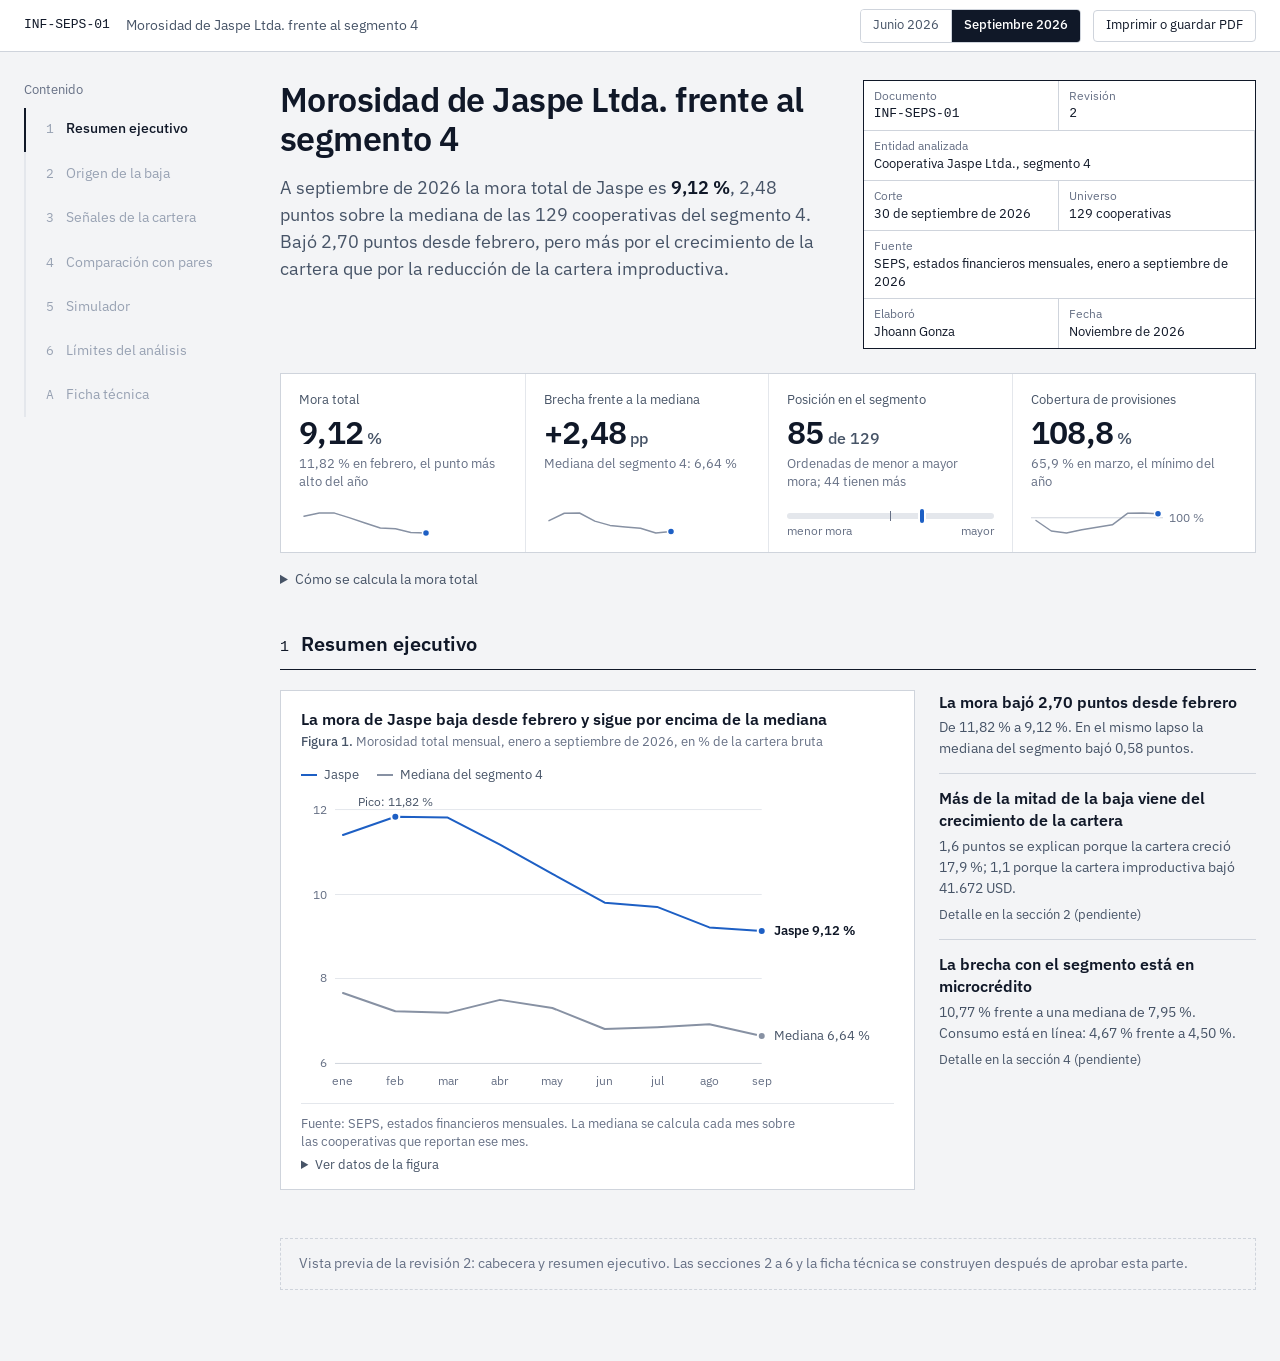
==== commit 902281f5: "Rediseño (rev. 2): cabecera y resumen ejecutivo del informe - Un solo informe con selector de corte " ====
--- a/septiembre/index.html
+++ b/septiembre/index.html
@@ -2,757 +2,12 @@
 <html lang="es">
 <head>
 <meta charset="utf-8">
-<meta name="viewport" content="width=device-width, initial-scale=1, viewport-fit=cover">
 <meta name="robots" content="noindex, nofollow">
-<title>De dónde viene la baja de la morosidad de Jaspe · Enero a septiembre 2026</title>
-<meta name="description" content="Nueve cortes mensuales con datos públicos de la SEPS. Elaborado por Jhoann Gonza.">
-<meta property="og:type" content="article">
-<meta property="og:title" content="De dónde viene la baja de la morosidad de Jaspe">
-<meta property="og:description" content="Datos públicos de la SEPS, enero a septiembre 2026. Entre 129 y 136 cooperativas del segmento 4 según el mes. Elaborado por Jhoann Gonza.">
-<meta property="og:locale" content="es_EC">
-<meta property="og:url" content="https://jhoanngonza151.github.io/analisis-seps/septiembre/">
-<meta property="og:image" content="https://jhoanngonza151.github.io/analisis-seps/preview.png">
-<meta property="og:image:width" content="1200">
-<meta property="og:image:height" content="630">
-<style>
-:root{
---ink:#111827; --ink2:#374151; --ink3:#6B7280;
---accent:#2563EB; --neutral:#9CA3AF; --rule:#E5E7EB; --tint:#EFF6FF;
---warm:#B45309; --warmbg:#FEF3C7;
-}
-*{box-sizing:border-box}
-html{-webkit-text-size-adjust:100%}
-body{
-margin:0; background:#fff; color:var(--ink2);
-font-family:-apple-system,BlinkMacSystemFont,"Segoe UI",Roboto,Helvetica,Arial,sans-serif;
-font-size:16px; line-height:1.6;
-}
-main{max-width:560px; margin:0 auto; padding:28px 20px 56px}
-section{padding:30px 0; border-top:1px solid var(--rule)}
-section:first-of-type{border-top:0; padding-top:10px}
-h1{margin:0 0 8px; font-size:25px; line-height:1.25; letter-spacing:-0.02em; color:var(--ink); font-weight:650}
-h2{margin:0 0 4px; font-size:18px; line-height:1.3; color:var(--ink); font-weight:650; letter-spacing:-0.01em}
-h3{margin:26px 0 2px; font-size:14px; line-height:1.35; color:var(--ink); font-weight:650}
-h3:first-of-type{margin-top:6px}
-.kicker{margin:0 0 20px; font-size:14px; color:var(--ink3)}
-.sub{margin:0 0 18px; font-size:13.5px; color:var(--ink3); line-height:1.5}
-.sub2{margin:0 0 12px; font-size:13px; color:var(--ink3); line-height:1.5}
-p{margin:0 0 14px}
-p:last-child{margin-bottom:0}
-strong{color:var(--ink); font-weight:650}
-.byline{font-size:12.5px; color:var(--ink3); line-height:1.5}
-
-.hero{font-size:64px; line-height:1; font-weight:700; letter-spacing:-0.03em; color:var(--ink); margin:2px 0 10px}
-.heroLabel{font-size:11.5px; font-weight:650; letter-spacing:.09em; text-transform:uppercase; color:var(--ink3); margin:0}
-.vs{font-size:15px; color:var(--ink2); margin:0 0 16px}
-
-button.audit{
--webkit-appearance:none; appearance:none; display:inline-flex; align-items:center; gap:7px;
-min-height:44px; padding:9px 14px; border:1px solid var(--rule); border-radius:999px;
-background:#fff; color:var(--accent); font:inherit; font-size:13px; font-weight:600; cursor:pointer;
-}
-button.audit:hover{background:var(--tint)}
-button.audit .chev{transition:transform .18s ease; font-size:11px; line-height:1}
-button.audit[aria-expanded="true"] .chev{transform:rotate(90deg)}
-.panel{
-display:none; margin-top:12px; padding:14px 16px; background:var(--tint);
-border-radius:8px; font-size:13.5px; line-height:1.65; color:var(--ink2);
-}
-.panel.open{display:block}
-.panel dl{margin:0; display:grid; grid-template-columns:1fr auto; gap:5px 14px}
-.panel dt{color:var(--ink3)}
-.panel dd{margin:0; text-align:right; font-variant-numeric:tabular-nums; color:var(--ink)}
-.panel .tot{border-top:1px solid #C7DBFB; padding-top:7px; margin-top:4px; font-weight:650}
-.formula{font-family:ui-monospace,SFMono-Regular,Menlo,monospace; font-size:12px; color:var(--ink2); margin-top:10px; line-height:1.6}
-
-.swap{margin:16px 0 0}
-.swap a{
-display:inline-flex; align-items:center; gap:8px; min-height:44px; padding:9px 15px;
-border:1px solid #BFD6FB; border-radius:999px; background:var(--tint);
-color:var(--accent); font-size:13.5px; font-weight:600; text-decoration:none;
-}
-.swap a:hover{background:#E0ECFE}
-
-figure{margin:0}
-svg{display:block; width:100%; height:auto; overflow:visible}
-svg:focus{outline:2px solid var(--accent); outline-offset:3px; border-radius:4px}
-.legend{display:flex; gap:16px; margin:0 0 10px; font-size:12.5px; color:var(--ink2); flex-wrap:wrap}
-.legend i{display:inline-block; width:9px; height:9px; border-radius:2px; margin-right:6px; vertical-align:baseline}
-.note{font-size:12px; color:var(--ink3); line-height:1.55; margin-top:12px}
-
-.readout{
-min-height:52px; margin-top:10px; padding:10px 12px; border-radius:8px; background:#F8FAFC;
-font-size:13px; color:var(--ink2); line-height:1.45;
-}
-.readout b{color:var(--ink); font-weight:650}
-.readout .muted{color:var(--ink3)}
-
-.split{display:flex; gap:20px; flex-wrap:wrap; margin:18px 0 0}
-.split div{flex:1; min-width:140px}
-.split .n{font-size:28px; font-weight:700; letter-spacing:-0.02em; color:var(--ink); line-height:1.1}
-.split .l{font-size:12px; color:var(--ink3); line-height:1.4; margin-top:3px}
-
-input[type=range]{
--webkit-appearance:none; appearance:none; width:100%; height:44px; background:transparent; margin:0;
-}
-input[type=range]::-webkit-slider-runnable-track{height:4px; background:var(--rule); border-radius:2px}
-input[type=range]::-moz-range-track{height:4px; background:var(--rule); border-radius:2px}
-input[type=range]::-webkit-slider-thumb{
--webkit-appearance:none; appearance:none; width:26px; height:26px; margin-top:-11px;
-border-radius:50%; background:var(--accent); border:3px solid #fff; box-shadow:0 1px 4px rgba(0,0,0,.28); cursor:pointer;
-}
-input[type=range]::-moz-range-thumb{
-width:26px; height:26px; border-radius:50%; background:var(--accent);
-border:3px solid #fff; box-shadow:0 1px 4px rgba(0,0,0,.28); cursor:pointer;
-}
-.simRow{display:flex; justify-content:space-between; font-size:12px; color:var(--ink3); margin-top:-6px}
-.simOut{display:flex; gap:22px; margin-top:14px; flex-wrap:wrap}
-.simOut div{flex:1; min-width:120px}
-.simOut .n{font-size:30px; font-weight:700; letter-spacing:-0.02em; color:var(--ink); line-height:1.1}
-.simOut .l{font-size:12px; color:var(--ink3); line-height:1.4; margin-top:3px}
-
-ol.method{margin:0; padding-left:20px}
-ol.method li{margin-bottom:9px}
-.limit{border-left:3px solid var(--accent); padding-left:16px; margin:0 0 14px}
-.limit:last-child{margin-bottom:0}
-footer{margin-top:34px; padding-top:20px; border-top:1px solid var(--rule); font-size:11.5px; color:var(--ink3); line-height:1.65}
-noscript .ns{padding:14px 16px; background:var(--tint); border-radius:8px; font-size:14px; line-height:1.6; display:block; margin-bottom:10px}
-
-.grow{transform:scaleY(0); transition:transform .6s cubic-bezier(.2,.7,.3,1)}
-svg.in .grow{transform:scaleY(1)}
-.draw{transition:stroke-dashoffset .9s cubic-bezier(.3,.7,.3,1)}
-svg.in .draw{stroke-dashoffset:0}
-.fade{opacity:0; transition:opacity .45s ease .35s}
-svg.in .fade{opacity:1}
-@media (prefers-reduced-motion:reduce){
-.grow,.draw,.fade{transition:none; transform:none; opacity:1; stroke-dashoffset:0}
-}
-</style>
+<title>Morosidad de Jaspe Ltda. frente al segmento 4</title>
+<link rel="canonical" href="../">
+<meta http-equiv="refresh" content="0; url=../">
 </head>
 <body>
-<main>
-
-<header>
-<h1>De dónde viene la baja de la morosidad de Jaspe Ltda.</h1>
-<p class="kicker">Nueve cortes mensuales con datos públicos de la SEPS · Enero a septiembre de 2026</p>
-<p class="byline">Elaborado por <strong>Jhoann Gonza</strong> · Noviembre de 2026</p>
-<p class="swap"><a href="../"><span aria-hidden="true">&#8592;</span> Ver el análisis de junio de 2026</a></p>
-</header>
-
-<noscript>
-<span class="ns"><strong>Esta página calcula sus cifras en el navegador y necesita JavaScript.</strong><br>
-Resumen del corte de septiembre de 2026: mora total de Jaspe 9,12 %, mediana del segmento 4 6,64 % sobre 129 cooperativas.
-La mora bajó 2,70 puntos desde el pico de febrero, pero la cartera improductiva solo cayó 41.671 USD mientras los activos castigados subieron 189.139 USD desde enero y la cartera creció 17,9 %.</span>
-</noscript>
-
-<section>
-<p class="heroLabel">Mora total · septiembre 2026</p>
-<div class="hero" id="heroVal">—</div>
-<p class="vs">Mediana del segmento 4: <strong id="medVal">—</strong> sobre <span id="nCoops">—</span> cooperativas</p>
-<button class="audit" type="button" data-panel="p1" aria-expanded="false" aria-controls="p1">
-<span class="chev">&#9654;</span> Ver de dónde sale este número
-</button>
-<div class="panel" id="p1">
-<dl>
-<dt>Cartera que no devenga intereses</dt><dd id="a1">—</dd>
-<dt>Cartera vencida</dt><dd id="a2">—</dd>
-<dt class="tot">Cartera improductiva</dt><dd class="tot" id="a3">—</dd>
-<dt>Cartera bruta total</dt><dd id="a4">—</dd>
-</dl>
-<p class="formula" id="a5">—</p>
-</div>
-</section>
-
-<section>
-<h2>Nueve meses seguidos, no tres cortes</h2>
-<p class="sub">Morosidad total mes a mes. El boletín trimestral solo publica marzo, junio y septiembre; la base mensual permite ver lo que pasó entre medio.</p>
-<div class="legend">
-<span><i style="background:#2563EB"></i>Jaspe</span>
-<span><i style="background:#9CA3AF"></i>Mediana del segmento</span>
-</div>
-<figure><svg id="svgSerie" viewBox="0 0 360 215" role="img" tabindex="0" aria-labelledby="serieDesc"><title id="serieDesc">Morosidad mensual de Jaspe y mediana del segmento 4 entre enero y septiembre de 2026.</title></svg></figure>
-<div class="readout" id="serieOut" aria-live="polite">Toca el gráfico.</div>
-<p class="note" id="serieNote">—</p>
-</section>
-
-<section>
-<h2>La baja no es toda cobro</h2>
-<p class="sub">El porcentaje cayó por tres razones distintas, y conviene separarlas antes de leerlo como una mejora.</p>
-<div class="split">
-<div><div class="n" id="d1">—</div><div class="l">Puntos que vienen de que la cartera creció</div></div>
-<div><div class="n" id="d2">—</div><div class="l">Puntos que vienen de que la improductiva bajó</div></div>
-</div>
-<p class="note" id="decNote">—</p>
-
-<h3>Los activos castigados subieron más que lo que bajó la improductiva</h3>
-<p class="sub2">Saldo de la cuenta de activos castigados de Jaspe, mes a mes. Un crédito castigado sale de la cartera y deja de contar en la mora, sin que nadie lo haya pagado.</p>
-<figure><svg id="svgCas" viewBox="0 0 360 160" role="img" tabindex="0" aria-labelledby="casDesc"><title id="casDesc">Saldo de activos castigados de Jaspe entre enero y septiembre de 2026.</title></svg></figure>
-<p class="note" id="casNote">—</p>
-<p class="note" id="casNote2">—</p>
-</section>
-
-<section>
-<h2>Cuatro señales, dos en cada dirección</h2>
-<p class="sub">Lo que no se ve en el porcentaje, y que apunta a lados contrarios.</p>
-
-<h3>En contra: la cartera en problemas está envejeciendo</h3>
-<p class="sub2">La que no devenga intereses es mora reciente; la vencida es mora que ya lleva tiempo. Una baja y la otra sube.</p>
-<div class="legend">
-<span><i style="background:#9CA3AF"></i>No devenga intereses</span>
-<span><i style="background:#B45309"></i>Vencida</span>
-</div>
-<figure><svg id="svgEdad" viewBox="0 0 360 180" role="img" tabindex="0" aria-labelledby="edadDesc"><title id="edadDesc">Cartera que no devenga intereses y cartera vencida de Jaspe entre enero y septiembre de 2026.</title></svg></figure>
-<p class="note" id="edadNote">—</p>
-
-<h3>A favor: la refinanciada que aún está al día se redujo a un tercio</h3>
-<p class="sub2">Cartera refinanciada y reestructurada de Jaspe, separada entre la que está por vencer y la que ya cayó en mora.</p>
-<div class="legend">
-<span><i style="background:#2563EB"></i>Por vencer</span>
-<span><i style="background:#C7D2DE"></i>Ya improductiva</span>
-</div>
-<figure><svg id="svgRef" viewBox="0 0 360 170" role="img" tabindex="0" aria-labelledby="refDesc"><title id="refDesc">Cartera refinanciada y reestructurada de Jaspe, por vencer y ya improductiva, entre enero y septiembre de 2026.</title></svg></figure>
-<p class="note" id="refNote">—</p>
-<p class="note" id="refNote2">—</p>
-
-<h3>A favor: las provisiones ya cubren la cartera improductiva</h3>
-<p class="sub2">Provisiones acumuladas dividido para cartera improductiva. Sobre 100 % significa que lo provisionado alcanza para toda la cartera en problemas.</p>
-<figure><svg id="svgCob" viewBox="0 0 360 170" role="img" tabindex="0" aria-labelledby="cobDesc"><title id="cobDesc">Cobertura de provisiones de Jaspe entre enero y septiembre de 2026, con la línea de 100 por ciento.</title></svg></figure>
-<p class="note" id="cobNote">—</p>
-<p class="note" id="cobNote2">—</p>
-</section>
-
-<section>
-<h2>La brecha está en microcrédito</h2>
-<p class="sub">Morosidad por producto, septiembre 2026. Toca una barra para ver sus cifras.</p>
-<div class="legend">
-<span><i style="background:#2563EB"></i>Jaspe</span>
-<span><i style="background:#9CA3AF"></i>Mediana del segmento</span>
-</div>
-<figure><svg id="svgProd" viewBox="0 0 360 200" role="img" tabindex="0" aria-labelledby="prodDesc"><title id="prodDesc">Morosidad de microcrédito y de consumo, Jaspe frente a la mediana del segmento.</title></svg></figure>
-<div class="readout" id="prodOut" aria-live="polite">Toca una barra.</div>
-<p class="note" id="prodNote">—</p>
-</section>
-
-<section>
-<h2>Dónde cae Jaspe entre sus pares</h2>
-<p class="sub">Las <span id="nCoops2">—</span> cooperativas del segmento ordenadas por morosidad. Toca el gráfico para identificar cualquiera.</p>
-<figure><svg id="svgDist" viewBox="0 0 360 210" role="img" tabindex="0" aria-labelledby="distDesc"><title id="distDesc">Distribución de la morosidad de todas las cooperativas del segmento 4, ordenadas de menor a mayor, con Jaspe destacada.</title></svg></figure>
-<div class="readout" id="distOut" aria-live="polite">Toca el gráfico.</div>
-<p class="note" id="distNote">—</p>
-</section>
-
-<section>
-<h2>Qué pasaría si</h2>
-<p class="sub">Mueve la morosidad de microcrédito y mira cómo responde el total. La cartera de consumo y los montos quedan fijos.</p>
-<input type="range" id="sim" min="2" max="16" step="0.01" aria-label="Morosidad de microcrédito simulada">
-<div class="simRow"><span>2 %</span><span>16 %</span></div>
-<div class="simOut">
-<div><div class="n" id="simMic">—</div><div class="l">Morosidad de microcrédito</div></div>
-<div><div class="n" id="simTot">—</div><div class="l">Mora total resultante</div></div>
-<div><div class="n" id="simRank">—</div><div class="l">Distancia a la mediana</div></div>
-</div>
-<p class="note" id="simNote">—</p>
-</section>
-
-<section>
-<h2>Cómo se hizo</h2>
-<ol class="method">
-<li><strong>Fuente.</strong> Base de datos de estados financieros mensuales que publica la Superintendencia de Economía Popular y Solidaria, con los nueve cortes de enero a septiembre de 2026. Es el archivo en crudo, a nivel de cuenta contable de cuatro dígitos, no el boletín resumido.</li>
-<li><strong>Verificación contra el boletín.</strong> El corte de junio reconstruido desde esta base reproduce al centavo, cooperativa por cooperativa, las cifras del Boletín Financiero del Segmento 4 para las 133 entidades que trae el boletín. La base incluye una más, de modo que la mediana calculada aquí difiere levemente de la que saldría del boletín.</li>
-<li><strong>Universo.</strong> <span id="m1">—</span> cooperativas con cartera reportada en septiembre, Jaspe incluida. El número varía por mes —<span id="m7">—</span> en enero— porque no todas reportan todos los meses. Con el panel de las <span id="m8">—</span> presentes en los nueve cortes la mediana de septiembre sería <span id="m9">—</span>, y la conclusión no cambia. Para los cálculos por producto se toman solo las que tienen cartera de ese tipo.</li>
-<li><strong>Fórmula.</strong> Morosidad = (cartera que no devenga intereses + cartera vencida) ÷ cartera bruta. Es la definición que usa la propia SEPS, aplicada igual a todas las entidades y en los nueve meses.</li>
-<li><strong>Mediana y no promedio.</strong> La distribución del segmento está sesgada: la mitad de las cooperativas está por debajo de <span id="m3">—</span>, pero el decil superior supera el <span id="m4">—</span> y el máximo llega al <span id="m5">—</span>. Un promedio simple quedaría inflado por ese grupo. Como referencia adicional, la morosidad agregada del segmento —improductiva total sobre cartera total— es <span id="m10">—</span>.</li>
-<li><strong>Control por mezcla de productos.</strong> Para descartar que la diferencia venga de que Jaspe coloque distinto al resto, se tomaron las cooperativas cuya proporción de microcrédito sobre cartera está a menos de 12,5 puntos de la de Jaspe: son <span id="m11">—</span> y su morosidad mediana es <span id="m6">—</span>. Ampliando la tolerancia a 15 puntos sube a <span id="m12">—</span>. La conclusión se sostiene en ambos casos.</li>
-<li><strong>Transformación.</strong> Los datos se cargaron y limpiaron en Power Query y los cálculos se replicaron de forma independiente para verificar cada cifra.</li>
-</ol>
-<p class="note">Todas las cifras de esta página —incluidas las medianas de los nueve meses y los meses que se nombran en el texto— se calculan en el navegador a partir de los saldos de cada cooperativa.</p>
-</section>
-
-<section>
-<h2>Lo que estos datos no pueden decir</h2>
-<p class="limit">Por qué la morosidad está donde está no se puede responder desde afuera. Para eso hace falta ver la mora por agencia, por oficial de crédito, por actividad económica y por fecha de otorgamiento. Esa información solo existe adentro de la cooperativa.</p>
-<p class="limit" id="lim2">—</p>
-<p class="limit" id="lim3">—</p>
-</section>
-
-<footer>
-Fuente: Base de datos de estados financieros mensuales, Superintendencia de Economía Popular y Solidaria del Ecuador. Cortes de enero a septiembre de 2026.<br>
-Elaborado por Jhoann Gonza a partir de información pública.
-</footer>
-
-</main>
-
-<script>
-"use strict";
-var DATA = [{"n": "Señor Del Arbol", "b": 24562539.92, "i": 655296.35, "nd": 295969.55, "vn": 359326.8, "mb": 23837574.27, "mi": 655296.35, "cb": 724965.65, "ci": 0.0, "pv": 754686.84, "ca": 38169.0, "rr": 461.8, "J": 0}, {"n": "Prodvision", "b": 16912572.44, "i": 835615.05, "nd": 401758.06, "vn": 433856.99, "mb": 15860634.03, "mi": 833392.92, "cb": 1051938.41, "ci": 2222.13, "pv": 1070844.99, "ca": 42085.08, "rr": 0.0, "J": 0}, {"n": "27 De Noviembre", "b": 16176082.48, "i": 1271717.2, "nd": 716684.85, "vn": 555032.35, "mb": 12096087.38, "mi": 1061066.61, "cb": 4079995.1, "ci": 210650.59, "pv": 1288447.21, "ca": -6301.76, "rr": 2987.64, "J": 0}, {"n": "Nizag Ltda", "b": 14900015.15, "i": 634609.39, "nd": 333218.18, "vn": 301391.21, "mb": 9991675.91, "mi": 552041.84, "cb": 4908339.24, "ci": 82567.55, "pv": 695990.82, "ca": 0.0, "rr": 6.0, "J": 0}, {"n": "Integracion Solidaria Ltda", "b": 14522866.43, "i": 578597.87, "nd": 289244.9, "vn": 289352.97, "mb": 12771660.14, "mi": 564679.95, "cb": 1751206.29, "ci": 13917.92, "pv": 661469.82, "ca": -8328.58, "rr": 0.0, "J": 0}, {"n": "Familia Ingaseosas Ltda", "b": 14225808.12, "i": 653117.98, "nd": 205113.56, "vn": 448004.42, "mb": 0.0, "mi": 0.0, "cb": 14145512.23, "ci": 636079.89, "pv": 410443.14, "ca": 0.0, "rr": 0.0, "J": 0}, {"n": "Valles Del Lirio Aicep", "b": 14165822.05, "i": 602876.76, "nd": 384333.06, "vn": 218543.7, "mb": 14165822.05, "mi": 602876.76, "cb": 0.0, "ci": 0.0, "pv": 593565.81, "ca": 0.0, "rr": 0.0, "J": 0}, {"n": "15 De Mayo Ltda", "b": 12357057.89, "i": 550478.16, "nd": 397338.38, "vn": 153139.78, "mb": 12357057.89, "mi": 550478.16, "cb": 0.0, "ci": 0.0, "pv": 531652.0, "ca": 17562.78, "rr": 0.0, "J": 0}, {"n": "Salate Ltda", "b": 11604305.61, "i": 363732.26, "nd": 243004.98, "vn": 120727.28, "mb": 9343739.25, "mi": 156490.39, "cb": 2260566.36, "ci": 207241.87, "pv": 267059.6, "ca": 10796.84, "rr": 0.0, "J": 0}, {"n": "Achik Inti Ltda", "b": 11483112.23, "i": 813083.64, "nd": 585238.82, "vn": 227844.82, "mb": 7292827.49, "mi": 582493.93, "cb": 4165284.68, "ci": 230589.71, "pv": 854517.24, "ca": -1233.65, "rr": 336413.48, "J": 0}, {"n": "Warmikunapak Rikchari Ltda", "b": 10301392.27, "i": 197634.45, "nd": 176370.48, "vn": 21263.97, "mb": 9084042.03, "mi": 197634.45, "cb": 1217350.24, "ci": 0.0, "pv": 229096.95, "ca": 4428.4, "rr": 0.0, "J": 0}, {"n": "Ahorrista Solidario", "b": 9658788.83, "i": 257707.95, "nd": 176283.09, "vn": 81424.86, "mb": 6334105.65, "mi": 176516.85, "cb": 3324683.18, "ci": 81191.1, "pv": 654123.98, "ca": 52826.67, "rr": 0.0, "J": 0}, {"n": "Camara De Comercio El Carmen Ltda", "b": 7338364.3, "i": 549539.27, "nd": 119161.0, "vn": 430378.27, "mb": 4299744.62, "mi": 410393.69, "cb": 3038619.68, "ci": 139145.58, "pv": 504840.75, "ca": 33082.89, "rr": 156755.25, "J": 0}, {"n": "Mi Tierra Ltda", "b": 6708052.83, "i": 434191.17, "nd": 188037.9, "vn": 246153.27, "mb": 5465077.61, "mi": 424038.67, "cb": 1242975.22, "ci": 10152.5, "pv": 577206.93, "ca": 53539.38, "rr": 18849.98, "J": 0}, {"n": "Santa Rosa De Patutan Ltda", "b": 6578685.14, "i": 410907.34, "nd": 189118.53, "vn": 221788.81, "mb": 6103045.0, "mi": 410907.34, "cb": 475640.14, "ci": 0.0, "pv": 427853.36, "ca": 0.0, "rr": 0.0, "J": 0}, {"n": "La Mana", "b": 6569118.28, "i": 364208.99, "nd": 137445.68, "vn": 226763.31, "mb": 6569118.28, "mi": 364208.99, "cb": 0.0, "ci": 0.0, "pv": 383907.3, "ca": 38138.7, "rr": 435865.05, "J": 0}, {"n": "Rey David Ltda", "b": 6477122.53, "i": 549533.75, "nd": 226524.53, "vn": 323009.22, "mb": 6171588.29, "mi": 549533.75, "cb": 305534.24, "ci": 0.0, "pv": 575413.23, "ca": -12974.56, "rr": 0.0, "J": 0}, {"n": "Innovacion Andina Ltda", "b": 6471247.91, "i": 511904.3, "nd": 365692.99, "vn": 146211.31, "mb": 6471247.91, "mi": 511904.3, "cb": 0.0, "ci": 0.0, "pv": 395221.65, "ca": 43227.79, "rr": 0.0, "J": 0}, {"n": "Simon Bolivar", "b": 6366804.71, "i": 125532.09, "nd": 101148.42, "vn": 24383.67, "mb": 4561717.4, "mi": 52250.59, "cb": 1805087.31, "ci": 73281.5, "pv": 226221.1, "ca": 0.0, "rr": 0.0, "J": 0}, {"n": "Alli Tarpuk Ltda", "b": 6341785.69, "i": 139970.93, "nd": 72959.64, "vn": 67011.29, "mb": 5917564.93, "mi": 138537.03, "cb": 424220.76, "ci": 1433.9, "pv": 201434.89, "ca": 6362.14, "rr": 0.0, "J": 0}, {"n": "Achik Ñan", "b": 6178807.13, "i": 306407.03, "nd": 144824.61, "vn": 161582.42, "mb": 5721096.47, "mi": 306407.03, "cb": 457710.66, "ci": 0.0, "pv": 316140.71, "ca": 535.97, "rr": 0.0, "J": 0}, {"n": "Coopartamos Ltda", "b": 6162136.05, "i": 602052.31, "nd": 390466.01, "vn": 211586.3, "mb": 3471583.38, "mi": 382117.62, "cb": 2635693.36, "ci": 219934.69, "pv": 350392.02, "ca": 15036.83, "rr": 6225.06, "J": 0}, {"n": "1 De Julio", "b": 5805538.99, "i": 410155.25, "nd": 237327.63, "vn": 172827.62, "mb": 5678344.14, "mi": 395360.18, "cb": 127194.85, "ci": 14795.07, "pv": 462663.23, "ca": 446753.59, "rr": 26039.44, "J": 0}, {"n": "Solidaria Ltda", "b": 5140327.53, "i": 104143.05, "nd": 72015.9, "vn": 32127.15, "mb": 3922255.26, "mi": 59046.28, "cb": 1128328.82, "ci": 26237.3, "pv": 145925.29, "ca": -1.0, "rr": 0.0, "J": 0}, {"n": "Pijal", "b": 4781055.69, "i": 280282.4, "nd": 164337.59, "vn": 115944.81, "mb": 4781055.69, "mi": 280282.4, "cb": 0.0, "ci": 0.0, "pv": 350700.24, "ca": -1070.34, "rr": 0.0, "J": 0}, {"n": "Union Popular Ltda", "b": 4663086.53, "i": 662376.48, "nd": 200253.22, "vn": 462123.26, "mb": 4628543.09, "mi": 662361.48, "cb": 34543.44, "ci": 15.0, "pv": 578915.59, "ca": -9585.3, "rr": 0.0, "J": 0}, {"n": "Surangay Ltda", "b": 4659295.19, "i": 339664.86, "nd": 205577.45, "vn": 134087.41, "mb": 2041570.55, "mi": 275601.6, "cb": 2617724.64, "ci": 64063.26, "pv": 333202.96, "ca": 18929.19, "rr": 0.0, "J": 0}, {"n": "Jaspe Ltda", "b": 4565482.23, "i": 416187.83, "nd": 211877.43, "vn": 204310.4, "mb": 3327857.58, "mi": 358402.8, "cb": 1237624.65, "ci": 57785.03, "pv": 452788.58, "ca": 189139.03, "rr": 287301.63, "J": 1}, {"n": "Catamayo", "b": 4527086.36, "i": 126001.02, "nd": 84816.34, "vn": 41184.68, "mb": 692081.72, "mi": 25410.91, "cb": 3835003.64, "ci": 100589.11, "pv": 263576.34, "ca": 11603.33, "rr": 117148.29, "J": 0}, {"n": "Obras Publicas Fiscales De Loja Y Zamora", "b": 4507465.19, "i": 150363.3, "nd": 91573.2, "vn": 58790.1, "mb": 1878215.93, "mi": 100293.54, "cb": 2629247.26, "ci": 50067.76, "pv": 157720.83, "ca": 18461.85, "rr": 0.0, "J": 0}, {"n": "La Nueva Jerusalen", "b": 4488136.57, "i": 227691.08, "nd": 29073.96, "vn": 198617.12, "mb": 3471516.91, "mi": 182860.77, "cb": 668360.23, "ci": 44829.31, "pv": 411748.62, "ca": 25629.11, "rr": 10437.11, "J": 0}, {"n": "Jatun Runa Ltda", "b": 4486134.16, "i": 960190.23, "nd": 531407.44, "vn": 428782.79, "mb": 4346294.83, "mi": 959363.85, "cb": 139819.33, "ci": 806.38, "pv": 1070682.38, "ca": -41671.54, "rr": 0.0, "J": 0}, {"n": "Puerto Lopez Ltda", "b": 4455125.81, "i": 368522.06, "nd": 226568.05, "vn": 141954.01, "mb": 4357634.96, "mi": 348074.21, "cb": 97490.85, "ci": 20447.85, "pv": 336856.06, "ca": -999.0, "rr": 2.0, "J": 0}, {"n": "San Valentin", "b": 4444487.84, "i": 559675.19, "nd": 385743.65, "vn": 173931.54, "mb": 4227712.19, "mi": 555622.48, "cb": 216775.65, "ci": 4052.71, "pv": 347864.53, "ca": -15633.08, "rr": 0.0, "J": 0}, {"n": "Quilanga Ltda", "b": 4444253.63, "i": 420501.34, "nd": 293036.88, "vn": 127464.46, "mb": 1631867.02, "mi": 202761.89, "cb": 2812386.61, "ci": 217739.45, "pv": 700153.05, "ca": 7724.1, "rr": 3.0, "J": 0}, {"n": "Nacional Llano Grande Ltda", "b": 4317128.15, "i": 286613.18, "nd": 181863.57, "vn": 104749.61, "mb": 2235524.95, "mi": 82138.25, "cb": 2081603.2, "ci": 204474.93, "pv": 267257.98, "ca": -10708.25, "rr": 4706.63, "J": 0}, {"n": "La Merced Ltda-Ambato", "b": 4249618.49, "i": 711513.6, "nd": 369495.57, "vn": 342018.03, "mb": 2065164.38, "mi": 546964.36, "cb": 2174224.44, "ci": 164548.24, "pv": 708684.98, "ca": -19960.87, "rr": 1.0, "J": 0}, {"n": "General Angel Flores Ltda", "b": 4244334.94, "i": 645627.33, "nd": 405813.07, "vn": 239814.26, "mb": 0.0, "mi": 0.0, "cb": 4244334.94, "ci": 645627.33, "pv": 407707.81, "ca": 8213.01, "rr": 0.0, "J": 0}, {"n": "Divino Niño", "b": 4135805.17, "i": 133117.02, "nd": 65455.31, "vn": 67661.71, "mb": 3040729.5, "mi": 108896.79, "cb": 1095075.67, "ci": 24220.23, "pv": 210023.12, "ca": -536.32, "rr": 0.0, "J": 0}, {"n": "Indigena Sac Latacunga Ltda", "b": 3990037.56, "i": 342198.64, "nd": 158146.65, "vn": 184051.99, "mb": 2954301.15, "mi": 238442.5, "cb": 1035736.41, "ci": 103756.14, "pv": 342199.22, "ca": 6879.36, "rr": 0.0, "J": 0}, {"n": "Esperanza Y Progreso Del Valle", "b": 3827125.22, "i": 264987.71, "nd": 179024.75, "vn": 85962.96, "mb": 2629091.43, "mi": 209800.27, "cb": 1198033.79, "ci": 55187.44, "pv": 148996.1, "ca": 4883.26, "rr": 0.0, "J": 0}, {"n": "Mocache Ltda", "b": 3655488.79, "i": 428589.34, "nd": 349699.59, "vn": 78889.75, "mb": 3655488.79, "mi": 428589.34, "cb": 0.0, "ci": 0.0, "pv": 260981.05, "ca": 55243.24, "rr": 57902.0, "J": 0}, {"n": "Del Sindicato De Choferes Profesionales Del Canton Yantzaza", "b": 3644307.02, "i": 203972.55, "nd": 113196.88, "vn": 90775.67, "mb": 2168773.29, "mi": 151844.51, "cb": 1475533.73, "ci": 52128.04, "pv": 208693.78, "ca": 4.0, "rr": 7172.93, "J": 0}, {"n": "Empresa Electrica Riobamba", "b": 3639298.18, "i": 189825.83, "nd": 177305.31, "vn": 12520.52, "mb": 23801.44, "mi": 0.0, "cb": 2827514.49, "ci": 159114.13, "pv": 66964.02, "ca": 0.0, "rr": 0.0, "J": 0}, {"n": "Por El Pan Y El Agua", "b": 3623642.17, "i": 187174.22, "nd": 121389.65, "vn": 65784.57, "mb": 3157122.02, "mi": 183962.78, "cb": 466520.15, "ci": 3211.44, "pv": 219680.84, "ca": 26134.14, "rr": 197019.67, "J": 0}, {"n": "Economia Del Sur Ecosur", "b": 3495564.08, "i": 355847.96, "nd": 246399.02, "vn": 109448.94, "mb": 2554616.36, "mi": 340182.57, "cb": 940947.72, "ci": 15665.39, "pv": 374196.6, "ca": -6716.03, "rr": 0.0, "J": 0}, {"n": "San Jose Sj", "b": 3480413.24, "i": 169603.64, "nd": 131324.82, "vn": 38278.82, "mb": 623677.77, "mi": 94129.43, "cb": 2856735.47, "ci": 75474.21, "pv": 190821.72, "ca": 11226.55, "rr": 1.0, "J": 0}, {"n": "Inticoop Ltda", "b": 3470926.02, "i": 149691.51, "nd": 95138.44, "vn": 54553.07, "mb": 2286398.59, "mi": 112073.13, "cb": 1184527.43, "ci": 37618.38, "pv": 175716.61, "ca": 20928.96, "rr": 7210.63, "J": 0}, {"n": "Servidores Municipales De Loja Ltda", "b": 3404541.95, "i": 9498.25, "nd": 6494.41, "vn": 3003.84, "mb": 0.0, "mi": 0.0, "cb": 3404541.95, "ci": 9498.25, "pv": 58350.21, "ca": 0.0, "rr": 0.0, "J": 0}, {"n": "Fomento Para La Produccion De Pequeñas Y Medianas Empresas", "b": 3370649.71, "i": 251934.96, "nd": 95073.61, "vn": 156861.35, "mb": 2666920.24, "mi": 197888.05, "cb": 572513.58, "ci": 54046.91, "pv": 245342.07, "ca": 380.5, "rr": 54370.63, "J": 0}, {"n": "Camara De Comercio Indigena De Guamote Ltda", "b": 3339374.64, "i": 130479.29, "nd": 88472.12, "vn": 42007.17, "mb": 3339374.64, "mi": 130479.29, "cb": 0.0, "ci": 0.0, "pv": 149306.14, "ca": -5054.57, "rr": 0.0, "J": 0}, {"n": "Solidaria Ltda-Cotopaxi", "b": 3326746.05, "i": 329013.28, "nd": 135018.57, "vn": 193994.71, "mb": 3099720.2, "mi": 315056.47, "cb": 227025.85, "ci": 13956.81, "pv": 328138.2, "ca": 37920.99, "rr": 130412.81, "J": 0}, {"n": "La Candelaria Ltda", "b": 3262803.48, "i": 262630.54, "nd": 125071.52, "vn": 137559.02, "mb": 753367.94, "mi": 138627.88, "cb": 2358993.41, "ci": 124002.66, "pv": 298900.02, "ca": 44750.03, "rr": 1.0, "J": 0}, {"n": "Solidaridad Y Progreso Oriental", "b": 3175398.85, "i": 59985.45, "nd": 33741.66, "vn": 26243.79, "mb": 2379590.88, "mi": 37333.16, "cb": 795807.97, "ci": 22652.29, "pv": 94696.37, "ca": 0.0, "rr": 0.0, "J": 0}, {"n": "Camara De Comercio De Santo Domingo", "b": 3145909.29, "i": 2550328.5, "nd": 147118.88, "vn": 2403209.62, "mb": 2931449.19, "mi": 2483092.42, "cb": 63065.59, "ci": 44861.98, "pv": 42.35, "ca": 2641132.04, "rr": 322575.21, "J": 0}, {"n": "Puerto Limon", "b": 3106345.15, "i": 62475.36, "nd": 22123.15, "vn": 40352.21, "mb": 2404059.24, "mi": 60791.88, "cb": 702285.91, "ci": 1683.48, "pv": 120505.08, "ca": 5571.04, "rr": 0.0, "J": 0}, {"n": "Docentes Universitarios", "b": 3096674.59, "i": 105447.76, "nd": 67132.22, "vn": 38315.54, "mb": 0.0, "mi": 0.0, "cb": 3096674.59, "ci": 105447.76, "pv": 120870.45, "ca": 14990.56, "rr": 60102.12, "J": 0}, {"n": "La Inmaculada De San Placido Ltda", "b": 3001080.38, "i": 213770.68, "nd": 186756.59, "vn": 27014.09, "mb": 2793353.0, "mi": 189373.88, "cb": 207727.38, "ci": 24396.8, "pv": 214216.66, "ca": 28763.48, "rr": 0.0, "J": 0}, {"n": "El Paraiso Manga Del Cura", "b": 2978037.45, "i": 60709.7, "nd": 31365.79, "vn": 29343.91, "mb": 2697026.12, "mi": 44928.14, "cb": 281011.33, "ci": 15781.56, "pv": 77407.77, "ca": -6637.61, "rr": 38449.48, "J": 0}, {"n": "Huaquillas Ltda", "b": 2890263.93, "i": 85007.81, "nd": 48758.55, "vn": 36249.26, "mb": 1172858.74, "mi": 50834.87, "cb": 1717405.19, "ci": 34172.94, "pv": 85436.62, "ca": -11713.74, "rr": 66467.39, "J": 0}, {"n": "De Los Profesores Empleados Y Trabajadores De La Universidad Tecnica De Manabi", "b": 2865379.3, "i": 203.13, "nd": 0.0, "vn": 203.13, "mb": 0.0, "mi": 0.0, "cb": 2858967.68, "ci": 203.13, "pv": 51879.72, "ca": 0.0, "rr": 2165.39, "J": 0}, {"n": "Servidores Municipales De Ambato Ltda", "b": 2828804.73, "i": 32041.78, "nd": 28208.29, "vn": 3833.49, "mb": 0.0, "mi": 0.0, "cb": 2828804.73, "ci": 32041.78, "pv": 46554.7, "ca": -400.08, "rr": 8809.61, "J": 0}, {"n": "Imbabura Ltda", "b": 2823341.75, "i": 154437.66, "nd": 66681.86, "vn": 87755.8, "mb": 2823341.75, "mi": 154437.66, "cb": 0.0, "ci": 0.0, "pv": 150329.23, "ca": 53973.19, "rr": 0.0, "J": 0}, {"n": "15 De Junio Ltda", "b": 2821534.1, "i": 181252.56, "nd": 66143.02, "vn": 115109.54, "mb": 2821534.1, "mi": 181252.56, "cb": 0.0, "ci": 0.0, "pv": 181692.06, "ca": -5301.49, "rr": 0.0, "J": 0}, {"n": "San Isidro Ltda", "b": 2771272.09, "i": 362125.7, "nd": 74038.51, "vn": 288087.19, "mb": 2434375.68, "mi": 346989.33, "cb": 336896.41, "ci": 15136.37, "pv": 358641.82, "ca": 33355.27, "rr": 40469.32, "J": 0}, {"n": "De Los Empleados De Cerveceria Nacional Sa Y Dinadec Sa Crecer", "b": 2743919.42, "i": 68861.57, "nd": 48544.08, "vn": 20317.49, "mb": 0.0, "mi": 0.0, "cb": 2743919.42, "ci": 68861.57, "pv": 102061.47, "ca": 0.0, "rr": 0.0, "J": 0}, {"n": "Las Lagunas", "b": 2711733.69, "i": 136006.76, "nd": 102018.08, "vn": 33988.68, "mb": 2108392.28, "mi": 112835.47, "cb": 603341.41, "ci": 23171.29, "pv": 202612.59, "ca": -5314.64, "rr": 0.0, "J": 0}, {"n": "Universidad Tecnica De Ambato Ltda", "b": 2672249.74, "i": 127583.84, "nd": 101297.53, "vn": 26286.31, "mb": 0.0, "mi": 0.0, "cb": 2672249.74, "ci": 127583.84, "pv": 193264.01, "ca": 0.0, "rr": 0.0, "J": 0}, {"n": "Mushuk Kawsay Ltda", "b": 2598941.82, "i": 279527.3, "nd": 146255.71, "vn": 133271.59, "mb": 1999666.77, "mi": 234363.24, "cb": 599275.05, "ci": 45164.06, "pv": 475188.98, "ca": -46808.26, "rr": 0.0, "J": 0}, {"n": "Padre Vicente Ponce Rubio", "b": 2554579.88, "i": 714024.9, "nd": 254924.19, "vn": 459100.71, "mb": 2042685.87, "mi": 675176.77, "cb": 505720.35, "ci": 38848.13, "pv": 509973.36, "ca": -799.92, "rr": 2.0, "J": 0}, {"n": "El Calvario Ltda", "b": 2553153.8, "i": 405843.18, "nd": 341803.22, "vn": 64039.96, "mb": 2553152.8, "mi": 405842.18, "cb": 1.0, "ci": 1.0, "pv": 170603.74, "ca": 85403.69, "rr": 0.0, "J": 0}, {"n": "Vonnelan", "b": 2478354.99, "i": 75441.47, "nd": 50527.76, "vn": 24913.71, "mb": 118533.74, "mi": 24626.33, "cb": 2359821.25, "ci": 50815.14, "pv": 92934.22, "ca": 1957.87, "rr": 0.0, "J": 0}, {"n": "Usuarios Del Agua Maria Inmaculada Ltda", "b": 2455331.65, "i": 97068.32, "nd": 38501.34, "vn": 58566.98, "mb": 1802872.83, "mi": 78896.21, "cb": 652458.82, "ci": 18172.11, "pv": 119209.5, "ca": 2250.79, "rr": 0.0, "J": 0}, {"n": "Pisa Ltda", "b": 2449618.48, "i": 2032.9, "nd": 0.0, "vn": 2032.9, "mb": 0.0, "mi": 0.0, "cb": 2449618.48, "ci": 2032.9, "pv": 28463.22, "ca": 0.0, "rr": 0.0, "J": 0}, {"n": "18 De Noviembre", "b": 2435759.52, "i": 418782.51, "nd": 330183.01, "vn": 88599.5, "mb": 1384881.02, "mi": 332656.54, "cb": 1050878.5, "ci": 86125.97, "pv": 289937.51, "ca": -1270.31, "rr": 0.0, "J": 0}, {"n": "San Antonio De Toacaso", "b": 2384896.67, "i": 110102.76, "nd": 85378.79, "vn": 24723.97, "mb": 2259987.66, "mi": 110102.76, "cb": 0.0, "ci": 0.0, "pv": 169835.13, "ca": -2322.27, "rr": 0.0, "J": 0}, {"n": "Indigena Alfa Y Omega Ltda", "b": 2363627.89, "i": 504696.93, "nd": 111862.18, "vn": 392834.75, "mb": 1627256.03, "mi": 474426.11, "cb": 736371.86, "ci": 30270.82, "pv": 505810.82, "ca": 77827.57, "rr": 11412.16, "J": 0}, {"n": "Union Familiar", "b": 2336527.17, "i": 541238.3, "nd": 140950.93, "vn": 400287.37, "mb": 2152724.91, "mi": 541238.3, "cb": 183802.26, "ci": 0.0, "pv": 393325.14, "ca": 492763.48, "rr": 2561.34, "J": 0}, {"n": "De La Microempresa De Chimborazo Ltda", "b": 2325325.96, "i": 103120.89, "nd": 90046.81, "vn": 13074.08, "mb": 2045524.52, "mi": 103117.89, "cb": 279801.44, "ci": 3.0, "pv": 122446.97, "ca": -1642.9, "rr": 0.0, "J": 0}, {"n": "Conecel", "b": 2311673.65, "i": 120.47, "nd": 51.63, "vn": 68.84, "mb": 0.0, "mi": 0.0, "cb": 2311673.65, "ci": 120.47, "pv": 31258.31, "ca": 0.0, "rr": 0.0, "J": 0}, {"n": "Monseñor Leonidas Proaño", "b": 2290785.37, "i": 207529.36, "nd": 47340.8, "vn": 160188.56, "mb": 2290770.1, "mi": 207514.09, "cb": 15.27, "ci": 15.27, "pv": 319756.92, "ca": 541.56, "rr": 0.0, "J": 0}, {"n": "Futuro Salcedense", "b": 2274929.11, "i": 249886.96, "nd": 140858.79, "vn": 109028.17, "mb": 2237046.88, "mi": 236836.96, "cb": 37882.23, "ci": 13050.0, "pv": 189205.68, "ca": -2403.41, "rr": 485.21, "J": 0}, {"n": "Dorado Ltda", "b": 2269696.13, "i": 93409.8, "nd": 40081.19, "vn": 53328.61, "mb": 2261749.61, "mi": 91619.33, "cb": 7946.52, "ci": 1790.47, "pv": 98755.76, "ca": 0.0, "rr": 0.0, "J": 0}, {"n": "De La Camara De Comercio De Macara Cadecom", "b": 2018291.9, "i": 276907.21, "nd": 115473.55, "vn": 161433.66, "mb": 1595834.72, "mi": 234564.53, "cb": 422456.18, "ci": 42341.68, "pv": 273708.96, "ca": 91182.61, "rr": 0.0, "J": 0}, {"n": "Camara De Comercio Del Canton Bolivar Ltda", "b": 2008417.83, "i": 379932.41, "nd": 122624.76, "vn": 257307.65, "mb": 1426115.19, "mi": 336810.22, "cb": 582302.64, "ci": 43122.19, "pv": 188107.51, "ca": 49039.58, "rr": 117417.47, "J": 0}, {"n": "15 De Agosto Ltda", "b": 2008207.72, "i": 185471.65, "nd": 61309.17, "vn": 124162.48, "mb": 2008207.72, "mi": 185471.65, "cb": 0.0, "ci": 0.0, "pv": 213643.19, "ca": 0.0, "rr": 0.0, "J": 0}, {"n": "Casag", "b": 1999202.48, "i": 281617.91, "nd": 94663.27, "vn": 186954.64, "mb": 208385.44, "mi": 90765.0, "cb": 1790817.04, "ci": 190852.91, "pv": 291912.81, "ca": 35114.92, "rr": 11805.18, "J": 0}, {"n": "Gestion Para El Desarrollo", "b": 1946210.18, "i": 607539.49, "nd": 247043.46, "vn": 360496.03, "mb": 586206.98, "mi": 103613.27, "cb": 1360000.2, "ci": 503923.22, "pv": 94697.22, "ca": 0.0, "rr": 0.0, "J": 0}, {"n": "Santa Maria De La Manga Del Cura Ltda", "b": 1934299.36, "i": 104307.96, "nd": 81497.62, "vn": 22810.34, "mb": 1665297.29, "mi": 86027.32, "cb": 269001.07, "ci": 18279.64, "pv": 103854.7, "ca": -2950.61, "rr": 63958.38, "J": 0}, {"n": "De Los Empleados De Standard Fruit Compañy", "b": 1887192.62, "i": 2964.11, "nd": 0.0, "vn": 2964.11, "mb": 10149.5, "mi": 0.0, "cb": 1877043.12, "ci": 2964.11, "pv": 21193.71, "ca": 0.0, "rr": 33971.96, "J": 0}, {"n": "Costa Azul Ltda", "b": 1840135.49, "i": 72516.81, "nd": 34964.1, "vn": 37552.71, "mb": 1840135.49, "mi": 72516.81, "cb": 0.0, "ci": 0.0, "pv": 60282.57, "ca": 47460.54, "rr": 0.0, "J": 0}, {"n": "Futuro Y Desarrollo Fundesarrollo", "b": 1773815.92, "i": 284638.66, "nd": 154028.07, "vn": 130610.59, "mb": 1773815.92, "mi": 284638.66, "cb": 0.0, "ci": 0.0, "pv": 292932.85, "ca": -6302.12, "rr": 0.0, "J": 0}, {"n": "Educadores De Quevedo", "b": 1734385.51, "i": 127098.28, "nd": 92186.99, "vn": 34911.29, "mb": 0.0, "mi": 0.0, "cb": 1734385.51, "ci": 127098.28, "pv": 88076.17, "ca": 1651.12, "rr": 0.0, "J": 0}, {"n": "Jesus De Nazareth Ltda", "b": 1695948.22, "i": 344620.31, "nd": 171187.96, "vn": 173432.35, "mb": 452507.53, "mi": 56365.88, "cb": 1243440.69, "ci": 288254.43, "pv": 364391.57, "ca": -37.65, "rr": 0.0, "J": 0}, {"n": "Meteorologia Dac Ltda", "b": 1646902.87, "i": 52477.1, "nd": 46304.52, "vn": 6172.58, "mb": 0.0, "mi": 0.0, "cb": 1646902.87, "ci": 52477.1, "pv": 116110.3, "ca": 0.0, "rr": 0.0, "J": 0}, {"n": "Cacma Ltda", "b": 1623278.95, "i": 0.0, "nd": 0.0, "vn": 0.0, "mb": 0.0, "mi": 0.0, "cb": 1623278.95, "ci": 0.0, "pv": 16810.18, "ca": 0.0, "rr": 0.0, "J": 0}, {"n": "Bola Amarilla Ltda", "b": 1578971.78, "i": 124367.37, "nd": 71111.04, "vn": 53256.33, "mb": 1354425.72, "mi": 119035.14, "cb": 224546.06, "ci": 5332.23, "pv": 84658.05, "ca": 11003.3, "rr": 0.0, "J": 0}, {"n": "Vision Ltda", "b": 1484141.86, "i": 12.0, "nd": 0.0, "vn": 12.0, "mb": 0.0, "mi": 0.0, "cb": 1484141.86, "ci": 12.0, "pv": 15676.69, "ca": 948.47, "rr": 0.0, "J": 0}, {"n": "Guamote Ltda", "b": 1460661.84, "i": 416036.55, "nd": 110325.34, "vn": 305711.21, "mb": 1460658.84, "mi": 416033.55, "cb": 3.0, "ci": 3.0, "pv": 357796.69, "ca": -17353.6, "rr": 109916.66, "J": 0}, {"n": "Integracion Desarrollo Y Futuro Limitada", "b": 1430172.3, "i": 162177.79, "nd": 76285.15, "vn": 85892.64, "mb": 1251635.62, "mi": 143001.1, "cb": 178536.22, "ci": 19176.69, "pv": 148740.11, "ca": -3145.67, "rr": 79159.34, "J": 0}, {"n": "Servicoop", "b": 1424042.69, "i": 591.2, "nd": 546.43, "vn": 44.77, "mb": 368306.71, "mi": 0.0, "cb": 1055735.98, "ci": 591.2, "pv": 24352.2, "ca": 0.0, "rr": 0.0, "J": 0}, {"n": "De Trabajadores Agrifondos", "b": 1383981.56, "i": 0.0, "nd": 0.0, "vn": 0.0, "mb": 0.0, "mi": 0.0, "cb": 1383981.56, "ci": 0.0, "pv": 17853.3, "ca": 0.0, "rr": 719453.85, "J": 0}, {"n": "Seguracoop", "b": 1337226.78, "i": 57547.57, "nd": 6736.24, "vn": 50811.33, "mb": 1204806.16, "mi": 57526.57, "cb": 38791.87, "ci": 3.0, "pv": 75865.77, "ca": -24891.81, "rr": 9761.34, "J": 0}, {"n": "Futuro Esfuerzo Y Disciplina", "b": 1326071.7, "i": 180938.58, "nd": 140171.22, "vn": 40767.36, "mb": 722847.47, "mi": 142502.82, "cb": 603224.23, "ci": 38435.76, "pv": 231523.61, "ca": 93538.5, "rr": 45424.0, "J": 0}, {"n": "Corpotranst", "b": 1231010.78, "i": 443956.85, "nd": 340870.67, "vn": 103086.18, "mb": 741642.35, "mi": 252241.58, "cb": 489368.43, "ci": 191715.27, "pv": 231026.92, "ca": 81605.33, "rr": 0.0, "J": 0}, {"n": "De Trabajadores Agropecuarios Y De Servicios El Porvenir", "b": 1218346.77, "i": 18271.97, "nd": 10423.57, "vn": 7848.4, "mb": 0.0, "mi": 0.0, "cb": 1218346.77, "ci": 18271.97, "pv": 31358.58, "ca": 602.02, "rr": 0.0, "J": 0}, {"n": "Rumiñahui Limitada", "b": 1213555.49, "i": 433714.29, "nd": 130404.06, "vn": 303310.23, "mb": 818038.54, "mi": 281099.36, "cb": 395516.95, "ci": 152614.93, "pv": 476389.87, "ca": 60401.13, "rr": 0.0, "J": 0}, {"n": "De Accion Popular", "b": 1189068.73, "i": 157910.13, "nd": 118105.58, "vn": 39804.55, "mb": 491742.13, "mi": 50340.88, "cb": 697326.6, "ci": 107569.25, "pv": 134281.73, "ca": -7655.36, "rr": 21273.37, "J": 0}, {"n": "Educadores De Bolivar", "b": 1185565.44, "i": 300495.81, "nd": 62968.15, "vn": 237527.66, "mb": 4866.52, "mi": 0.0, "cb": 1180529.63, "ci": 300326.52, "pv": 381901.52, "ca": 259722.73, "rr": 3309.68, "J": 0}, {"n": "Salinerita Ltda", "b": 1158424.84, "i": 89730.94, "nd": 29599.13, "vn": 60131.81, "mb": 994508.25, "mi": 72898.47, "cb": 145448.72, "ci": 16832.47, "pv": 167825.34, "ca": 79134.36, "rr": 0.0, "J": 0}, {"n": "Luz De El Oro Ltda", "b": 1126512.48, "i": 11594.7, "nd": 9740.28, "vn": 1854.42, "mb": 0.0, "mi": 0.0, "cb": 1126512.48, "ci": 11594.7, "pv": 17760.46, "ca": 0.0, "rr": 0.0, "J": 0}, {"n": "El Altar Ltda", "b": 1114950.07, "i": 215808.92, "nd": 129580.83, "vn": 86228.09, "mb": 663009.61, "mi": 122397.97, "cb": 451940.46, "ci": 93410.95, "pv": 187490.73, "ca": 82232.82, "rr": 52044.53, "J": 0}, {"n": "Universidad De Guayaquil Ltda", "b": 1111420.44, "i": 136948.34, "nd": 101484.2, "vn": 35464.14, "mb": 0.0, "mi": 0.0, "cb": 1111420.44, "ci": 136948.34, "pv": 88693.09, "ca": 162295.83, "rr": 127246.69, "J": 0}, {"n": "De Los Empleados De La Corporacion Financiera Nacional Corfinal", "b": 1095696.64, "i": 100999.04, "nd": 67036.56, "vn": 33962.48, "mb": 0.0, "mi": 0.0, "cb": 1057474.09, "ci": 67807.41, "pv": 106668.85, "ca": -33129.03, "rr": 90224.14, "J": 0}, {"n": "Manuela Leon", "b": 1079871.56, "i": 228970.2, "nd": 80240.08, "vn": 148730.12, "mb": 1079871.56, "mi": 228970.2, "cb": 0.0, "ci": 0.0, "pv": 265612.88, "ca": -4666.38, "rr": 0.0, "J": 0}, {"n": "Cica Colegio De Ingenieros Civiles Del Azuay", "b": 1046835.82, "i": 230972.88, "nd": 102265.61, "vn": 128707.27, "mb": 71161.31, "mi": 23961.87, "cb": 975674.51, "ci": 207011.01, "pv": 148000.51, "ca": -1552.19, "rr": 0.0, "J": 0}, {"n": "Llacta Pura", "b": 1022333.7, "i": 95577.5, "nd": 5433.29, "vn": 90144.21, "mb": 609780.9, "mi": 55790.97, "cb": 412552.8, "ci": 39786.53, "pv": 121693.25, "ca": 0.0, "rr": 0.0, "J": 0}, {"n": "Plastigama", "b": 978603.75, "i": 3465.27, "nd": 3327.77, "vn": 137.5, "mb": 0.0, "mi": 0.0, "cb": 978603.75, "ci": 3465.27, "pv": 19940.01, "ca": 0.0, "rr": 0.0, "J": 0}, {"n": "Servidores De La Universidad Tecnica De Machala", "b": 903435.67, "i": 19019.36, "nd": 5416.68, "vn": 13602.68, "mb": 0.0, "mi": 0.0, "cb": 903435.67, "ci": 19019.36, "pv": 36957.51, "ca": 0.0, "rr": 0.0, "J": 0}, {"n": "Trabajadores Y Ex Trabajadores Del Ministerio De Salud Publica - Coacmin", "b": 888974.2, "i": 151826.09, "nd": 96879.08, "vn": 54947.01, "mb": 0.0, "mi": 0.0, "cb": 888974.2, "ci": 151826.09, "pv": 106813.13, "ca": 16774.49, "rr": 0.0, "J": 0}, {"n": "De Empleados Trabajadores Jubilados Y Ex-Empleados De Petroecuador Ltda", "b": 861240.24, "i": 73244.99, "nd": 11570.02, "vn": 61674.97, "mb": 3092.73, "mi": 1.0, "cb": 858147.51, "ci": 73243.99, "pv": 106740.54, "ca": 835.23, "rr": 27399.23, "J": 0}, {"n": "Bienestar, Desarrollo Y Emprendimiento Coopbde", "b": 811910.43, "i": 45170.01, "nd": 24340.98, "vn": 20829.03, "mb": 0.0, "mi": 0.0, "cb": 811910.43, "ci": 45170.01, "pv": 83448.01, "ca": 0.0, "rr": 0.0, "J": 0}, {"n": "Del Emigrante Ecuatoriano Y Su Familia Ltda", "b": 789420.98, "i": 102761.0, "nd": 8807.17, "vn": 93953.83, "mb": 52763.2, "mi": 2390.59, "cb": 736657.78, "ci": 100370.41, "pv": 107006.92, "ca": 17945.31, "rr": 0.0, "J": 0}, {"n": "La Union Ltda", "b": 731366.32, "i": 51335.71, "nd": 42826.82, "vn": 8508.89, "mb": 550433.16, "mi": 45738.0, "cb": 168739.78, "ci": 5597.71, "pv": 45750.5, "ca": 13776.86, "rr": 22472.07, "J": 0}, {"n": "26 De Julio Ltda", "b": 728491.15, "i": 141090.64, "nd": 7245.88, "vn": 133844.76, "mb": 279270.01, "mi": 34864.56, "cb": 449203.14, "ci": 106208.08, "pv": 141526.47, "ca": 65874.6, "rr": 79750.41, "J": 0}, {"n": "Atahualpa Ltda", "b": 675297.36, "i": 18257.51, "nd": 0.0, "vn": 18257.51, "mb": 51368.79, "mi": 0.0, "cb": 469402.94, "ci": 254.48, "pv": 27578.39, "ca": 0.0, "rr": 19875.67, "J": 0}, {"n": "Camara De Comercio De Riobamba Ltda", "b": 659923.46, "i": 395399.74, "nd": 110588.72, "vn": 284811.02, "mb": 250017.28, "mi": 119210.68, "cb": 397074.49, "ci": 263357.37, "pv": 438965.86, "ca": 0.0, "rr": 0.0, "J": 0}, {"n": "Educadores Del Napo", "b": 653786.68, "i": 16833.13, "nd": 2526.58, "vn": 14306.55, "mb": 213491.23, "mi": 5659.68, "cb": 440295.45, "ci": 11173.45, "pv": 22638.94, "ca": 0.0, "rr": 0.0, "J": 0}, {"n": "Grupo Numero Tres Limitada", "b": 89491.11, "i": 24200.48, "nd": 0.0, "vn": 24200.48, "mb": 77057.7, "mi": 14322.05, "cb": 12433.41, "ci": 9878.43, "pv": 24456.05, "ca": 0.0, "rr": 0.0, "J": 0}];
-var MES  = [[[3598748, 195613, 0], [1030204, 221846, 1], [8029637, 328001, 2], [1173136, 663180, 3], [1407786, 0, 4], [2891333, 83545, 5], [9168875, 728819, 6], [2528806, 740113, 7], [2019787, 207614, 8], [5041465, 324634, 9], [4725178, 396076, 10], [4879249, 473567, 11], [10709860, 402586, 12], [5014228, 134555, 13], [16413471, 381715, 14], [4862116, 233541, 15], [2744722, 285952, 16], [1873325, 183352, 17], [1508686, 86443, 18], [4327060, 417588, 19], [2170875, 1738747, 20], [12320285, 1082337, 21], [978172, 134227, 22], [1000024, 347141, 23], [3082691, 44099, 24], [1239036, 464501, 25], [2622955, 90736, 26], [2153027, 73329, 27], [3408783, 102346, 28], [3910343, 445314, 29], [2233098, 90531, 30], [13762926, 508559, 31], [1451104, 361308, 32], [1115757, 236816, 33], [1074134, 6288, 34], [873423, 24534, 35], [2523351, 73046, 36], [220312, 23831, 37], [717545, 18258, 38], [1503862, 278783, 39], [980458, 260222, 40], [920629, 312261, 41], [10005893, 627216, 42], [940973, 171871, 43], [1881907, 10381, 44], [1381465, 2453, 45], [2365986, 6119, 46], [700610, 114485, 47], [3085931, 102991, 48], [1322937, 200, 49], [1001361, 9881, 50], [1781317, 54019, 51], [1494333, 95473, 52], [1084068, 169866, 53], [2242845, 161034, 54], [3971766, 218179, 55], [3854079, 150238, 56], [3306268, 147295, 57], [2327796, 86729, 58], [2419150, 186751, 59], [3062638, 20037, 60], [1912021, 323700, 61], [4479847, 408402, 62], [4054930, 99850, 63], [3143481, 238544, 64], [3317363, 390057, 65], [1551749, 112658, 66], [1187125, 26183, 67], [2518742, 34750, 68], [2790777, 159902, 69], [2884098, 20120, 70], [3430911, 133118, 71], [2068296, 383795, 72], [3967389, 274690, 73], [2798395, 400366, 74], [1567433, 964, 75], [860034, 109807, 76], [6308088, 362479, 77], [2212268, 178457, 78], [672315, 17741, 79], [1241769, 65652, 80], [792864, 93521, 81], [1563946, 16363, 82], [4132338, 512915, 83], [2053126, 364826, 84], [2477599, 256407, 85], [1316197, 402518, 86], [2442763, 239018, 87], [700771, 73862, 88], [3232678, 105265, 89], [1641648, 61806, 90], [2116262, 69783, 91], [4008695, 245850, 92], [550628, 82555, 93], [1909153, 530253, 94], [1882119, 271171, 96], [3149235, 168071, 97], [1069015, 97613, 98], [1143309, 505160, 99], [2402541, 593894, 100], [5010427, 82559, 101], [4688390, 436106, 102], [2776397, 258112, 103], [3160737, 431856, 104], [1145345, 116032, 105], [1381757, 148185, 106], [3275230, 503731, 107], [4080957, 598089, 108], [2524640, 132615, 109], [6964380, 282394, 110], [4647543, 901955, 111], [3585896, 303423, 112], [2351517, 409334, 113], [9449419, 328988, 114], [5242726, 470177, 115], [2076308, 199273, 116], [2942480, 210948, 117], [4731620, 1164913, 118], [2753369, 106523, 119], [1333065, 519675, 120], [1872814, 160729, 121], [9824124, 230732, 122], [3822024, 176193, 123], [5152272, 417182, 124], [3278351, 309406, 125], [6773277, 186480, 126], [2943200, 234367, 127], [2320137, 449417, 128], [1999582, 52565, 129], [2151790, 3563, 130], [12917186, 731703, 131], [3203834, 1067136, 132], [1110517, 960711, 133], [2557629, 250808, 134], [1681083, 63216, 135], [1818946, 84429, 136]], [[3562230, 222768, 0], [1024169, 319373, 1], [8082256, 296207, 2], [1185714, 639008, 3], [1448054, 0, 4], [2892637, 83002, 5], [9660068, 931970, 6], [2552055, 738515, 7], [2134262, 184710, 8], [5265491, 303994, 9], [4962393, 450361, 10], [4971398, 452096, 11], [11105268, 431488, 12], [5217604, 122729, 13], [18611919, 476424, 14], [5009519, 238254, 15], [2793067, 310102, 16], [1955892, 221931, 17], [1604259, 127194, 18], [4541393, 433394, 19], [1566586, 1093321, 20], [12917099, 1174530, 21], [960051, 118605, 22], [1046967, 290344, 23], [3101499, 187849, 24], [1273445, 471825, 25], [2691347, 96631, 26], [2172205, 87102, 27], [3450432, 149915, 28], [3873893, 457859, 29], [2236184, 117921, 30], [13384676, 538070, 31], [1484842, 364817, 32], [1148694, 236853, 33], [1078217, 2275, 34], [899196, 23441, 35], [2592216, 73521, 36], [200949, 24128, 37], [717015, 18258, 38], [1495893, 270018, 39], [1003990, 258781, 40], [878358, 269207, 41], [10143333, 539605, 42], [904298, 152748, 43], [1880515, 4512, 44], [1363734, 7516, 45], [2338924, 3962, 46], [724879, 127340, 47], [3081382, 60321, 48], [1325158, 0, 49], [996463, 3106, 50], [1771527, 54019, 51], [1512303, 95473, 52], [1066316, 157682, 53], [2279726, 167954, 54], [4079662, 215185, 55], [4079666, 156261, 56], [3355942, 132087, 57], [2362754, 106201, 58], [2603067, 189838, 59], [3055156, 15198, 60], [1934744, 335137, 61], [4442305, 446641, 62], [4039672, 99464, 63], [3223425, 182877, 64], [3310633, 366303, 65], [1552421, 106184, 66], [1165085, 18779, 67], [2540350, 34532, 68], [2940273, 190812, 69], [2882729, 16636, 70], [3467929, 129166, 71], [2095683, 382355, 72], [4025956, 270119, 73], [2737663, 393437, 74], [1529646, 964, 75], [845626, 99876, 76], [6435360, 401205, 77], [2328295, 199788, 78], [654903, 17712, 79], [1240082, 70485, 80], [808005, 82830, 81], [1657451, 10241, 82], [4142475, 397273, 83], [2053867, 356890, 84], [2538627, 321955, 85], [1312671, 382793, 86], [2418859, 239665, 87], [684808, 48816, 88], [3228361, 104099, 89], [1644817, 54520, 90], [2145217, 52595, 91], [4071364, 255269, 92], [549787, 36195, 93], [1929462, 566883, 94], [1901547, 271948, 96], [3191989, 230510, 97], [1076264, 88406, 98], [1046710, 487423, 99], [2346194, 576817, 100], [5126472, 79373, 101], [4811023, 464016, 102], [2846886, 264650, 103], [3260476, 428497, 104], [1116106, 118145, 105], [1342527, 167585, 106], [3402133, 519405, 107], [4254113, 631473, 108], [2526376, 112236, 109], [7177813, 306151, 110], [4792951, 861955, 111], [3639333, 346334, 112], [2343739, 503012, 113], [9648824, 435808, 114], [5365411, 509461, 115], [2154299, 224882, 116], [3024544, 208197, 117], [4756760, 1310146, 118], [2779674, 55339, 119], [1335545, 531501, 120], [1852635, 201800, 121], [10023114, 360895, 122], [4005221, 232786, 123], [5499313, 431225, 124], [3294165, 309985, 125], [7042403, 155899, 126], [3041010, 466081, 127], [2026472, 79437, 129], [2175524, 2167, 130], [13371948, 798839, 131], [3200807, 1215925, 132], [1084324, 957693, 133], [2544344, 256126, 134], [1737269, 117091, 135], [1876411, 82159, 136]], [[3544194, 170086, 0], [1019511, 247172, 1], [8373813, 335317, 2], [1187657, 666749, 3], [1451837, 15530, 4], [3086945, 82054, 5], [10061666, 726063, 6], [2559320, 744359, 7], [2255706, 184156, 8], [5485193, 290643, 9], [5080180, 373229, 10], [5419141, 416776, 11], [11623434, 446259, 12], [5526135, 128433, 13], [19797553, 473272, 14], [5129259, 251235, 15], [2822957, 281947, 16], [1942180, 198591, 17], [1810892, 80546, 18], [4488922, 420554, 19], [861498, 390989, 20], [13348286, 1197583, 21], [983379, 90968, 22], [1040946, 293815, 23], [3177825, 234815, 24], [1307459, 459250, 25], [2824336, 78270, 26], [2226429, 81121, 27], [3598970, 128681, 28], [3850443, 454318, 29], [2292583, 119859, 30], [13493435, 646948, 31], [1521610, 351148, 32], [1153551, 240134, 33], [1069935, 2275, 34], [924530, 28721, 35], [2661180, 77580, 36], [183743, 25960, 37], [700106, 18258, 38], [1453927, 314432, 39], [993446, 252554, 40], [881827, 279217, 41], [10260740, 566699, 42], [893812, 146660, 43], [1872385, 9229, 44], [1321188, 1183, 45], [2302054, 4056, 46], [724007, 111284, 47], [3008830, 102703, 48], [1324984, 0, 49], [999944, 1951, 50], [1311549, 54017, 51], [1489770, 74854, 52], [1091631, 155947, 53], [2350666, 153678, 54], [4147904, 224145, 55], [4106979, 146919, 56], [3592635, 124408, 57], [2376611, 111503, 58], [2750650, 196664, 59], [3071078, 19673, 60], [1970078, 344493, 61], [4413498, 415401, 62], [4099940, 97812, 63], [3230774, 328254, 64], [3310309, 366726, 65], [1533759, 85268, 66], [1120147, 11656, 67], [2603220, 36665, 68], [2927701, 186302, 69], [2843209, 10562, 70], [3509308, 186715, 71], [2166099, 379561, 72], [4111654, 292145, 73], [2757733, 369763, 74], [1489396, 12, 75], [848792, 119928, 76], [6548450, 446881, 77], [2410738, 189938, 78], [668274, 17357, 79], [1274089, 57704, 80], [826659, 81043, 81], [1730666, 12245, 82], [4093732, 466317, 83], [2024893, 326126, 84], [2489454, 222558, 85], [1367631, 372907, 86], [2480376, 227180, 87], [708311, 31184, 88], [3115302, 112361, 89], [1615184, 82777, 90], [2224833, 50470, 91], [4147233, 251609, 92], [536634, 90634, 93], [1880250, 673667, 94], [1948928, 284038, 96], [3290068, 211248, 97], [1050655, 105377, 98], [1074737, 462203, 99], [2388455, 592379, 100], [5305400, 74005, 101], [4983451, 455582, 102], [2891641, 239449, 103], [3430947, 469880, 104], [1120894, 136783, 105], [1371283, 163167, 106], [3490894, 536051, 107], [4275185, 538777, 108], [2571471, 125100, 109], [7596788, 306903, 110], [4454578, 410708, 111], [3685468, 320562, 112], [2289117, 523451, 113], [9933752, 423572, 114], [5482315, 487852, 115], [2245306, 198113, 116], [3101875, 261734, 117], [4507515, 1084696, 118], [2833024, 93536, 119], [1323472, 515312, 120], [1878788, 174915, 121], [10572383, 381706, 122], [4282917, 242429, 123], [5702971, 438261, 124], [3403117, 326951, 125], [7492769, 147657, 126], [3240131, 248510, 127], [2017861, 64981, 129], [2207050, 2167, 130], [13621216, 839824, 131], [3103468, 1183999, 132], [2489679, 276727, 134], [1779191, 103076, 135], [1948425, 78041, 136]], [[3588360, 198100, 0], [975742, 348921, 1], [8655169, 352305, 2], [1204091, 662252, 3], [1475710, 8236, 4], [3065974, 81534, 5], [10604556, 794290, 6], [2570809, 729030, 7], [2219711, 184156, 8], [5591188, 297066, 9], [5213576, 488045, 10], [5507431, 492950, 11], [12217688, 460383, 12], [5706947, 150103, 13], [20904236, 481971, 14], [5271932, 260894, 15], [2853821, 263461, 16], [1997157, 195808, 17], [1897644, 79110, 18], [4496221, 418996, 19], [795486, 424777, 20], [13906368, 1238049, 21], [978444, 93920, 22], [1047903, 264351, 23], [3258092, 168017, 24], [1336432, 452557, 25], [2996807, 85238, 26], [2234787, 102553, 27], [3633900, 116435, 28], [3880903, 433041, 29], [2328076, 123652, 30], [13593976, 610843, 31], [1598368, 348584, 32], [1175191, 225281, 33], [1071135, 2275, 34], [902870, 26353, 35], [2711964, 70750, 36], [164690, 25628, 37], [750515, 18926, 38], [1401122, 317250, 39], [1016560, 245002, 40], [859116, 265372, 41], [10523556, 664792, 42], [878071, 144415, 43], [1845504, 11660, 44], [1321533, 1546, 45], [2217487, 0, 46], [713211, 122320, 47], [2873624, 63267, 48], [1331828, 0, 49], [652746, 0, 50], [1226055, 54015, 51], [1526331, 85080, 52], [1067322, 142559, 53], [2417649, 151405, 54], [4353089, 230145, 55], [4206174, 137775, 56], [3816773, 178006, 57], [2362539, 120693, 58], [2975837, 259351, 59], [3044425, 19321, 60], [2002782, 339764, 61], [4408454, 438751, 62], [4322169, 103101, 63], [3231431, 229054, 64], [3324591, 417447, 65], [1595182, 80503, 66], [1130329, 9337, 67], [2674415, 39527, 68], [2926517, 278450, 69], [2806911, 10740, 70], [3423310, 159568, 71], [2160542, 371517, 72], [4215879, 323226, 73], [2819544, 395227, 74], [1458685, 89, 75], [838242, 125975, 76], [6809903, 532160, 77], [2473662, 163030, 78], [670086, 17014, 79], [1499391, 69173, 80], [827112, 103366, 81], [1724634, 11232, 82], [4095971, 475143, 83], [1997048, 346346, 84], [2519496, 356106, 85], [1379305, 369629, 86], [2864713, 248738, 87], [713104, 25511, 88], [3097135, 100677, 89], [1623400, 75737, 90], [2416621, 60349, 91], [4151712, 252396, 92], [525983, 73425, 93], [1902314, 739269, 94], [1840234, 263409, 96], [3419871, 223483, 97], [1042885, 105377, 98], [1150076, 515693, 99], [2472089, 568102, 100], [5556819, 73279, 101], [5122782, 462164, 102], [2959125, 230314, 103], [3660638, 446680, 104], [1114074, 132654, 105], [1392869, 174637, 106], [3496719, 566815, 107], [4315860, 563411, 108], [2577627, 124379, 109], [8160214, 358095, 110], [4616331, 434740, 111], [3823028, 331638, 112], [2334796, 555972, 113], [10388003, 482461, 114], [5658205, 541847, 115], [2338854, 175202, 116], [3332268, 316371, 117], [4481149, 1030647, 118], [2848434, 79393, 119], [1320991, 516597, 120], [1867012, 188070, 121], [11493994, 425149, 122], [4558440, 252833, 123], [5889323, 451200, 124], [3390351, 337262, 125], [7848032, 172290, 126], [3179672, 238585, 127], [2049585, 73834, 129], [2234008, 2110, 130], [13935207, 877427, 131], [2433586, 537724, 132], [2495078, 251042, 134], [1795222, 127430, 135], [1971461, 68836, 136]], [[3638331, 184450, 0], [989455, 296789, 1], [8819676, 369264, 2], [1204682, 675165, 3], [1524980, 6900, 4], [3159824, 75141, 5], [10383118, 888308, 6], [2585487, 728606, 7], [2264216, 202840, 8], [5787085, 383198, 9], [5438433, 535933, 10], [5558782, 507071, 11], [12729150, 464389, 12], [5796576, 143616, 13], [21497921, 488064, 14], [5474672, 269927, 15], [2907152, 286810, 16], [1999356, 216378, 17], [2002206, 89944, 18], [4595098, 446733, 19], [767518, 428404, 20], [14363677, 1295055, 21], [989864, 90708, 22], [1052231, 264182, 23], [3388557, 139853, 24], [1305726, 441467, 25], [3053950, 89509, 26], [2280382, 87688, 27], [3745939, 120768, 28], [3988863, 417564, 29], [2360618, 122874, 30], [13627631, 596605, 31], [1553604, 354265, 32], [1157941, 267718, 33], [1060161, 5950, 34], [917467, 25526, 35], [2756760, 59268, 36], [140611, 24286, 37], [665197, 21022, 38], [1349814, 325433, 39], [807436, 275233, 41], [11243584, 562303, 42], [886314, 162326, 43], [1828079, 19077, 44], [1333430, 682, 45], [2202736, 3470, 46], [697270, 128742, 47], [2777537, 66548, 48], [1361194, 0, 49], [814652, 3694, 50], [1317771, 54013, 51], [1511387, 96828, 52], [1051836, 158967, 53], [2508693, 166481, 54], [4503036, 227034, 55], [4139133, 143854, 56], [4035929, 151961, 57], [2441372, 173460, 58], [3069878, 224080, 59], [3049003, 41268, 60], [2111896, 366679, 61], [4431216, 458620, 62], [4359852, 104050, 63], [3249905, 187148, 64], [3295611, 352436, 65], [1584133, 83946, 66], [1156137, 13521, 67], [2759908, 41349, 68], [3073281, 299931, 69], [2808758, 2025, 70], [3381929, 162379, 71], [2127304, 385522, 72], [4306785, 379216, 73], [2845473, 375942, 74], [1470740, 157, 75], [807082, 118969, 76], [6881831, 550116, 77], [2591290, 214040, 78], [649503, 31838, 79], [1593840, 69689, 80], [814523, 78412, 81], [1728978, 20552, 82], [4043408, 487655, 83], [1978092, 368344, 84], [2336094, 405574, 85], [1360683, 347552, 86], [3236615, 250400, 87], [720539, 30652, 88], [3165642, 96977, 89], [1623986, 76705, 90], [2610247, 70606, 91], [4224529, 241348, 92], [512386, 50044, 93], [1886299, 677272, 94], [1829929, 267069, 96], [3467038, 218958, 97], [1045319, 105719, 98], [1181074, 491815, 99], [2455665, 575059, 100], [5582632, 77371, 101], [5429473, 514120, 102], [2995274, 250873, 103], [3923852, 661440, 104], [1113595, 113162, 105], [1429804, 144280, 106], [3549807, 587156, 107], [4332506, 583725, 108], [2561740, 137440, 109], [8654096, 335798, 110], [4865434, 451168, 111], [3884096, 331709, 112], [2354390, 525241, 113], [10986470, 444403, 114], [5707311, 585936, 115], [2454978, 215318, 116], [3666245, 278280, 117], [4432861, 984998, 118], [2861508, 64266, 119], [1300987, 542017, 120], [1908284, 217194, 121], [11915623, 418837, 122], [5042851, 245766, 123], [6002212, 383030, 124], [3430048, 324246, 125], [8233082, 217644, 126], [3103512, 310083, 127], [2004298, 83042, 129], [2374644, 2110, 130], [14401887, 846501, 131], [2403041, 499693, 132], [2492042, 271463, 134], [1793167, 111035, 135], [1897744, 59870, 136]], [[3595106, 202494, 0], [1023559, 295316, 1], [9080805, 294342, 2], [941728, 341864, 3], [1539125, 0, 4], [3293404, 56529, 5], [10407565, 1053478, 6], [2554651, 745906, 7], [2223880, 182277, 8], [6124169, 354066, 9], [5630794, 498496, 10], [5693521, 461382, 11], [12996571, 445521, 12], [5959093, 154202, 13], [21739899, 599301, 14], [5774436, 277083, 15], [3119941, 305106, 16], [2022768, 225108, 17], [2122826, 91408, 18], [4616638, 494253, 19], [730540, 414808, 20], [14890091, 1290959, 21], [979280, 91679, 22], [1059368, 272235, 23], [3561270, 209862, 24], [1354135, 465064, 25], [3065855, 96282, 26], [2323780, 96717, 27], [3869097, 111605, 28], [4106391, 401835, 29], [2373255, 84158, 30], [13637174, 602490, 31], [1623149, 349369, 32], [1136630, 270626, 33], [1062902, 3126, 34], [945233, 21442, 35], [2789942, 55857, 36], [127232, 26371, 37], [644376, 38802, 38], [1286516, 236420, 39], [789490, 251980, 41], [12238141, 612322, 42], [889428, 168675, 43], [1833868, 3115, 44], [1368337, 417, 45], [2205525, 3470, 46], [717360, 108980, 47], [2763647, 57476, 48], [1416260, 0, 49], [851907, 2389, 50], [1248275, 54012, 51], [1515556, 95485, 52], [1040465, 125961, 53], [2582862, 172254, 54], [4650361, 244406, 55], [4146155, 122508, 56], [4075387, 145547, 57], [2587470, 160853, 58], [3320868, 197142, 59], [3134381, 36992, 60], [2117347, 351158, 61], [4336538, 406330, 62], [4450333, 104371, 63], [3329834, 168510, 64], [3293482, 339451, 65], [1675252, 96716, 66], [1186223, 11072, 67], [2835313, 47416, 68], [3277337, 279388, 69], [2823778, 11915, 70], [3351637, 159933, 71], [2076261, 372844, 72], [4359973, 381418, 73], [2797840, 359535, 74], [1524592, 12, 75], [767713, 132558, 76], [7090790, 548122, 77], [2688724, 179425, 78], [673664, 18102, 79], [1828271, 92062, 80], [830458, 86852, 81], [1706796, 5256, 82], [4135115, 855440, 83], [1971021, 313128, 84], [2433399, 237225, 85], [1288846, 290121, 86], [3473204, 240690, 87], [753178, 28862, 88], [3180315, 85315, 89], [1600306, 80248, 90], [2720036, 53647, 91], [4267208, 249085, 92], [547935, 49491, 93], [1891675, 624745, 94], [3256666, 2556284, 95], [1781331, 259617, 96], [3610577, 239825, 97], [1040130, 105375, 98], [1218583, 469017, 99], [2465764, 548803, 100], [5968084, 98639, 101], [5609050, 577484, 102], [3083857, 247058, 103], [4083164, 414907, 104], [1138981, 130019, 105], [1472895, 141562, 106], [3744411, 618260, 107], [4444886, 617110, 108], [2581258, 132643, 109], [9587041, 403459, 110], [5015625, 419055, 111], [3985086, 335086, 112], [2375976, 455443, 113], [11362310, 440906, 114], [5853614, 565122, 115], [2561000, 184327, 116], [3828004, 266934, 117], [4391490, 923472, 118], [2830479, 60411, 119], [1265141, 557152, 120], [1919018, 160897, 121], [13163509, 414835, 122], [5427748, 222095, 123], [6107782, 405469, 124], [3459191, 342805, 125], [8910238, 138117, 126], [3154972, 250319, 127], [2168717, 87098, 129], [2405146, 2110, 130], [14916274, 824236, 131], [2358246, 520449, 132], [2546488, 287386, 134], [1882522, 137338, 135], [1937092, 57717, 136]], [[3502730, 155784, 0], [1023298, 382383, 1], [9163005, 316437, 2], [1077358, 323166, 3], [1584702, 7482, 4], [3227792, 53898, 5], [10496125, 832945, 6], [2537408, 749016, 7], [2220609, 181572, 8], [6415162, 365847, 9], [5904424, 464226, 10], [5954080, 461104, 11], [13571651, 488285, 12], [6187203, 154531, 13], [22635423, 553165, 14], [5942263, 292346, 15], [3198108, 307132, 16], [2151364, 319609, 17], [2164890, 109958, 18], [4785518, 538368, 19], [711220, 432067, 20], [15380900, 1271323, 21], [956039, 91367, 22], [1076197, 276353, 23], [3656887, 180304, 24], [1398677, 437263, 25], [3158073, 93529, 26], [2373607, 108456, 27], [3988809, 109587, 28], [4288633, 415412, 29], [2408101, 90297, 30], [14052915, 602068, 31], [1698112, 362193, 32], [1095319, 148856, 33], [1104240, 4265, 34], [921491, 20098, 35], [2800607, 71902, 36], [112935, 26546, 37], [563241, 38444, 38], [1172594, 135493, 39], [781202, 243158, 41], [12820417, 631717, 42], [899766, 198861, 43], [1870364, 11840, 44], [1369174, 2809, 45], [2230678, 3590, 46], [758246, 116221, 47], [2697688, 70732, 48], [1425699, 0, 49], [898732, 0, 50], [1349152, 53977, 51], [1554493, 107102, 52], [1065255, 89885, 53], [2667858, 135805, 54], [4696954, 252072, 55], [4366079, 123423, 56], [4277437, 142103, 57], [2632049, 175127, 58], [3456807, 248673, 59], [3212716, 50392, 60], [2125827, 354862, 61], [4396107, 385149, 62], [4633915, 102747, 63], [3332871, 154126, 64], [3348709, 314659, 65], [1721214, 97273, 66], [1197851, 16809, 67], [2912882, 64714, 68], [3446424, 316586, 69], [2848683, 1861, 70], [3387579, 177377, 71], [2004430, 373245, 72], [4449978, 406107, 73], [2804367, 347146, 74], [1497276, 12, 75], [771581, 61784, 76], [7205083, 518764, 77], [2803714, 192478, 78], [689824, 15985, 79], [1950380, 97629, 80], [821319, 85378, 81], [1697978, 8860, 82], [4105152, 588713, 83], [1951684, 319371, 84], [2445360, 422201, 85], [1313027, 255465, 86], [3698757, 246562, 87], [767011, 52167, 88], [3208497, 109670, 89], [1595903, 76796, 90], [2845056, 108934, 91], [4336173, 241140, 92], [566451, 89689, 93], [1907523, 632257, 94], [3210480, 2519208, 95], [1764840, 260478, 96], [3688081, 241234, 97], [1031585, 118957, 98], [1205383, 471017, 99], [2396539, 528961, 100], [6103353, 125306, 101], [5799432, 670315, 102], [3179652, 241818, 103], [4269051, 602888, 104], [1128373, 136321, 105], [1472495, 143091, 106], [4004667, 664364, 107], [4588462, 613256, 108], [2655236, 152511, 109], [10882717, 397078, 110], [5334401, 420403, 111], [4173677, 319735, 112], [2432291, 480906, 113], [11463116, 561534, 114], [6122513, 620431, 115], [2645424, 176476, 116], [3984174, 246478, 117], [4480314, 1045687, 118], [2756233, 46742, 119], [1258167, 563413, 120], [1986707, 170069, 121], [14057391, 398987, 122], [5868882, 238028, 123], [6383300, 424469, 124], [3554198, 346266, 125], [9264230, 123104, 126], [3267347, 400611, 127], [2232269, 106433, 129], [2461930, 2110, 130], [15482696, 814629, 131], [2330992, 462319, 132], [2583699, 248211, 134], [1933823, 145116, 135], [1863057, 50765, 136]], [[3467177, 158608, 0], [991083, 379757, 1], [9511901, 311744, 2], [1130476, 303470, 3], [1599636, 0, 4], [3162906, 53425, 5], [10931898, 698207, 6], [2498046, 713754, 7], [2208978, 207583, 8], [6517302, 364953, 9], [6251296, 489876, 10], [6167691, 438775, 11], [13962971, 583210, 12], [6255045, 171685, 13], [23325052, 622095, 14], [6006187, 260485, 15], [3306264, 339775, 16], [2188897, 402481, 17], [2330065, 99519, 18], [4836416, 555333, 19], [693193, 448090, 20], [15814399, 1273021, 21], [974490, 91493, 22], [1075433, 226591, 23], [3625083, 258772, 24], [1418448, 433531, 25], [3235389, 108337, 26], [2334698, 104215, 27], [4070929, 139797, 28], [4415171, 406298, 29], [2419431, 100935, 30], [14638763, 783590, 31], [1713111, 387407, 32], [1127611, 208864, 33], [1123708, 15014, 34], [886211, 19573, 35], [2784412, 56760, 36], [96418, 25985, 37], [618020, 38296, 38], [1142606, 111859, 39], [785942, 227131, 41], [13517597, 630141, 42], [887962, 144737, 43], [1880854, 425, 44], [1404679, 646, 45], [2263742, 120, 46], [780769, 114352, 47], [2723510, 68040, 48], [1431771, 0, 49], [969372, 0, 50], [1341316, 58166, 51], [1560993, 122864, 52], [1101207, 81486, 53], [2767442, 137062, 54], [4797957, 262114, 55], [4461789, 145159, 56], [4349895, 153474, 57], [2665906, 151277, 58], [3581115, 197576, 59], [3342284, 42277, 60], [2115881, 345809, 61], [4431652, 410389, 62], [5000692, 102888, 63], [3380122, 162498, 64], [3413313, 313955, 65], [1739035, 113133, 66], [1206560, 19459, 67], [3003242, 54725, 68], [3579699, 459183, 69], [2829991, 12452, 70], [3502268, 182716, 71], [1994585, 370322, 72], [4388759, 388876, 73], [2755991, 357919, 74], [1512629, 12, 75], [770767, 50788, 76], [7267763, 596700, 77], [2843633, 196910, 78], [684135, 17279, 79], [2177165, 92039, 80], [825779, 83964, 81], [4153731, 621099, 83], [1985136, 311427, 84], [2423047, 409096, 85], [1324898, 210971, 86], [4051108, 254546, 87], [764391, 58781, 88], [3192496, 120679, 89], [1640469, 66708, 90], [3087203, 63530, 91], [4425559, 238784, 92], [1944451, 621136, 94], [3191785, 2532167, 95], [1809287, 272916, 96], [3728549, 253392, 97], [1036345, 103114, 98], [1200353, 486268, 99], [2332704, 509524, 100], [6248000, 155227, 101], [5979549, 646501, 102], [3197503, 262766, 103], [4307580, 580408, 104], [1171579, 137414, 105], [1455776, 156891, 106], [4176673, 719606, 107], [4699845, 673906, 108], [2700749, 140915, 109], [11541859, 371804, 110], [5530024, 419545, 111], [4502120, 374333, 112], [2476076, 471935, 113], [11600239, 567178, 114], [6306492, 553306, 115], [2787483, 168546, 116], [4444849, 937099, 118], [2785948, 28444, 119], [1269968, 579512, 120], [1979238, 215852, 121], [14043732, 531554, 122], [6546608, 451925, 124], [3689441, 352541, 125], [9842529, 170074, 126], [3190681, 488330, 127], [2256750, 89946, 129], [2438304, 2110, 130], [16162315, 819179, 131], [2343748, 500543, 132], [2589779, 281755, 134], [1919191, 151556, 135], [1804438, 69151, 136]], [[3480413, 169604, 0], [1046836, 230973, 1], [9658789, 257708, 2], [1185565, 300496, 3], [1623279, 0, 4], [3175399, 59985, 5], [11483112, 813084, 6], [2554580, 714025, 7], [2290785, 207529, 8], [6569118, 364209, 9], [6471248, 511904, 10], [6578685, 410907, 11], [14522866, 578598, 12], [6366805, 125532, 13], [24562540, 655296, 14], [6178807, 306407, 15], [3326746, 329013, 16], [2274929, 249887, 17], [2384897, 110103, 18], [659923, 395400, 20], [16176082, 1271717, 21], [1022334, 95577, 22], [1079872, 228970, 23], [3639298, 189826, 24], [1460662, 416037, 25], [3339375, 130479, 26], [2325326, 103121, 27], [4135805, 133117, 28], [4565482, 416188, 29], [2455332, 97068, 30], [14900015, 634609, 31], [1695948, 344620, 32], [1114950, 215809, 33], [1126512, 11595, 34], [903436, 19019, 35], [2890264, 85008, 36], [89491, 24200, 37], [675297, 18258, 38], [1111420, 136948, 39], [728491, 141091, 41], [14225808, 653118, 42], [888974, 151826, 43], [1887193, 2964, 44], [1424043, 591, 45], [2311674, 120, 46], [789421, 102761, 47], [2743919, 68862, 48], [1383982, 0, 49], [978604, 3465, 50], [1337227, 57548, 51], [1578972, 124367, 52], [1158425, 89731, 53], [2823342, 154438, 54], [4781056, 280282, 55], [4507465, 150363, 56], [4527086, 126001, 57], [2711734, 136007, 58], [3644307, 203973, 59], [3404542, 9498, 60], [2018292, 276907, 61], [4444254, 420501, 62], [5140328, 104143, 63], [3470926, 149692, 64], [3495564, 355848, 65], [1734386, 127098, 66], [1218347, 18272, 67], [2978037, 60710, 68], [3655489, 428589, 69], [2865379, 203, 70], [3623642, 187174, 71], [2008418, 379932, 72], [4455126, 368522, 73], [2771272, 362126, 74], [1484142, 12, 75], [731366, 51336, 76], [7338364, 549539, 77], [3001080, 213771, 78], [653787, 16833, 79], [2478355, 75441, 80], [861240, 73245, 81], [4244335, 645627, 83], [1999202, 281618, 84], [2435760, 418783, 85], [1326072, 180939, 86], [4317128, 286613, 87], [811910, 45170, 88], [3096675, 105448, 89], [1646903, 52477, 90], [3106345, 62475, 91], [4488137, 227691, 92], [1946210, 607539, 94], [3145909, 2550328, 95], [1773816, 284639, 96], [3827125, 264988, 97], [1095697, 100999, 98], [1213555, 433714, 99], [2363628, 504697, 100], [6341786, 139971, 101], [6162136, 602052, 102], [3262803, 262631, 103], [4444488, 559675, 104], [1189069, 157910, 105], [1430172, 162178, 106], [4249618, 711514, 107], [4663087, 662376, 108], [2672250, 127584, 109], [11604306, 363732, 110], [5805539, 410155, 111], [4659295, 339665, 112], [2553154, 405843, 113], [12357058, 550478, 114], [6477123, 549534, 115], [2821534, 181253, 116], [4486134, 960190, 118], [2828805, 32042, 119], [1231011, 443957, 120], [2008208, 185472, 121], [14165822, 602877, 122], [6708053, 434191, 124], [3990038, 342199, 125], [10301392, 197634, 126], [3370650, 251935, 127], [2269696, 93410, 129], [2449618, 2033, 130], [16912572, 835615, 131], [2336527, 541238, 132], [2598942, 279527, 134], [1934299, 104308, 135], [1840135, 72517, 136]]];
-var JAS  = [{"b": 3910343.47, "i": 445313.81, "nd": 290015.66, "vn": 155298.15, "pv": 418042.93, "cb": 692554.33, "mb": 3217789.14, "rv": 238681.45, "ri": 225614.63, "ca": 81705.64}, {"b": 3873893.07, "i": 457859.47, "nd": 300361.85, "vn": 157497.62, "pv": 322372.13, "cb": 719901.99, "mb": 3153991.08, "rv": 193691.24, "ri": 183904.73, "ca": 190647.38}, {"b": 3850442.77, "i": 454317.7, "nd": 282784.75, "vn": 171532.95, "pv": 299242.15, "cb": 701898.51, "mb": 3148544.26, "rv": 147293.87, "ri": 188567.02, "ca": 254314.46}, {"b": 3880902.59, "i": 433040.94, "nd": 254951.74, "vn": 178089.2, "pv": 316083.2, "cb": 766423.08, "mb": 3114479.51, "rv": 118689.92, "ri": 213449.88, "ca": 254314.46}, {"b": 3988863.21, "i": 417564.42, "nd": 239059.67, "vn": 178504.75, "pv": 328795.49, "cb": 895894.48, "mb": 3092968.73, "rv": 109799.32, "ri": 204127.15, "ca": 257475.15}, {"b": 4106391.39, "i": 401834.93, "nd": 218851.56, "vn": 182983.37, "pv": 338847.3, "cb": 970053.32, "mb": 3136338.07, "rv": 105792.7, "ri": 194377.14, "ca": 256781.09}, {"b": 4288632.96, "i": 415412.12, "nd": 218375.53, "vn": 197036.59, "pv": 456607.78, "cb": 1079286.86, "mb": 3209346.1, "rv": 87332.69, "ri": 205585.81, "ca": 256781.09}, {"b": 4415170.6, "i": 406298.24, "nd": 209146.17, "vn": 197152.07, "pv": 449712.92, "cb": 1175213.62, "mb": 3239956.98, "rv": 84668.92, "ri": 205357.17, "ca": 265541.55}, {"b": 4565482.23, "i": 416187.83, "nd": 211877.43, "vn": 204310.4, "pv": 452788.58, "cb": 1237624.65, "mb": 3327857.58, "rv": 81225.95, "ri": 206075.68, "ca": 270844.67}];
-var MESN = ["E","F","M","A","M","J","J","A","S"];
-var MESL = ["enero","febrero","marzo","abril","mayo","junio","julio","agosto","septiembre"];
-var LAST = JAS.length - 1;
-
-var ACCENT = "#2563EB", NEUTRAL = "#9CA3AF", RULE = "#E5E7EB", INK = "#111827", INK3 = "#6B7280";
-var WARM = "#B45309", SOFT = "#C7D2DE";
-var SVGNS = "http://www.w3.org/2000/svg";
-
-function num(v, d) {
-return v.toLocaleString("es-EC", { minimumFractionDigits: d === undefined ? 2 : d, maximumFractionDigits: d === undefined ? 2 : d });
-}
-function pct(v, d) { return num(v, d === undefined ? 2 : d) + " %"; }
-function usd(v) { return v.toLocaleString("es-EC", { minimumFractionDigits: 0, maximumFractionDigits: 0 }) + " USD"; }
-function cap(s) { return s.charAt(0).toUpperCase() + s.slice(1); }
-function median(a) {
-var s = a.slice().sort(function (x, y) { return x - y; }), n = s.length;
-if (!n) return 0;
-return n % 2 ? s[(n - 1) / 2] : (s[n / 2 - 1] + s[n / 2]) / 2;
-}
-function quantile(a, q) {
-var s = a.slice().sort(function (x, y) { return x - y; });
-return s[Math.min(s.length - 1, Math.round(q * (s.length - 1)))];
-}
-function el(tag, attrs, text) {
-var e = document.createElementNS(SVGNS, tag);
-for (var k in attrs) e.setAttribute(k, attrs[k]);
-if (text !== undefined) e.textContent = text;
-return e;
-}
-function label(x, y, text, opts) {
-opts = opts || {};
-return el("text", {
-x: x, y: y, "text-anchor": opts.anchor || "start",
-"font-size": opts.size || 11, "font-weight": opts.weight || 400,
-fill: opts.fill || INK3, "font-family": "inherit"
-}, text);
-}
-var REDUCED = window.matchMedia && window.matchMedia("(prefers-reduced-motion: reduce)").matches;
-function reveal(svg) {
-if (REDUCED || !("IntersectionObserver" in window)) { svg.setAttribute("class", "in"); return; }
-var io = new IntersectionObserver(function (entries) {
-entries.forEach(function (e) {
-if (e.isIntersecting) { e.target.setAttribute("class", "in"); io.unobserve(e.target); }
-});
-}, { threshold: 0.2 });
-io.observe(svg);
-}
-function growable(rect, baseY, delayMs) {
-rect.setAttribute("class", "grow");
-rect.style.transformOrigin = "0px " + baseY + "px";
-if (delayMs) rect.style.transitionDelay = delayMs + "ms";
-return rect;
-}
-function drawLine(svg, pts, color, width, dash) {
-var d = pts.map(function (p, i) { return (i ? "L" : "M") + p[0] + " " + p[1]; }).join(" ");
-var ln = el("path", { d: d, fill: "none", stroke: color, "stroke-width": width || 2, "stroke-linecap": "round", "stroke-linejoin": "round" });
-if (dash) { ln.setAttribute("stroke-dasharray", dash); svg.appendChild(ln); return ln; }
-var len = 0;
-for (var i = 1; i < pts.length; i++) len += Math.sqrt(Math.pow(pts[i][0] - pts[i - 1][0], 2) + Math.pow(pts[i][1] - pts[i - 1][1], 2));
-ln.setAttribute("class", "draw");
-ln.setAttribute("stroke-dasharray", len);
-ln.setAttribute("stroke-dashoffset", len);
-svg.appendChild(ln);
-return ln;
-}
-// navegación por teclado y por toque sobre un gráfico de N posiciones
-function scrub(svg, n, left, step, show, start) {
-var i = start;
-function set(k) { i = Math.max(0, Math.min(n - 1, k)); show(i); }
-function pick(ev) {
-var pt = svg.getBoundingClientRect();
-var cx = (ev.touches ? ev.touches[0].clientX : ev.clientX) - pt.left;
-set(Math.round((cx / pt.width * 360 - left) / step));
-}
-svg.style.cursor = "crosshair";
-svg.addEventListener("click", pick);
-svg.addEventListener("touchstart", function (e) { pick(e); }, { passive: true });
-svg.addEventListener("touchmove", function (e) { pick(e); }, { passive: true });
-svg.addEventListener("keydown", function (e) {
-if (e.key === "ArrowRight") { set(i + 1); e.preventDefault(); }
-else if (e.key === "ArrowLeft") { set(i - 1); e.preventDefault(); }
-else if (e.key === "Home") { set(0); e.preventDefault(); }
-else if (e.key === "End") { set(n - 1); e.preventDefault(); }
-});
-show(i);
-}
-
-var mora = function (r) { return r.i / r.b * 100; };
-var moraMic = function (r) { return r.mb > 0 ? r.mi / r.mb * 100 : null; };
-var moraCon = function (r) { return r.cb > 0 ? r.ci / r.cb * 100 : null; };
-
-var J = DATA.filter(function (r) { return r.J === 1; })[0];
-var N = DATA.length;
-var allMora = DATA.map(mora);
-var MED = median(allMora);
-var micList = DATA.filter(function (r) { return r.mb > 0; });
-var conList = DATA.filter(function (r) { return r.cb > 0; });
-var MED_MIC = median(micList.map(moraMic));
-var MED_CON = median(conList.map(moraCon));
-
-var SERIE_MED = MES.map(function (mes) {
-return median(mes.map(function (p) { return p[1] / p[0] * 100; }));
-});
-var SERIE_J = JAS.map(function (x) { return x.i / x.b * 100; });
-var SERIE_COB = JAS.map(function (x) { return x.pv / x.i * 100; });
-var PEAK = SERIE_J.indexOf(Math.max.apply(null, SERIE_J));
-
-// ---------- cifra principal y auditoría ----------
-document.getElementById("heroVal").textContent = pct(mora(J));
-document.getElementById("medVal").textContent = pct(MED);
-document.getElementById("nCoops").textContent = N;
-document.getElementById("nCoops2").textContent = N;
-document.getElementById("a1").textContent = usd(J.nd);
-document.getElementById("a2").textContent = usd(J.vn);
-document.getElementById("a3").textContent = usd(J.i);
-document.getElementById("a4").textContent = usd(J.b);
-document.getElementById("a5").textContent = num(J.i, 0) + " ÷ " + num(J.b, 0) + " = " + pct(mora(J));
-
-Array.prototype.forEach.call(document.querySelectorAll("button.audit"), function (btn) {
-btn.addEventListener("click", function () {
-var p = document.getElementById(btn.getAttribute("data-panel"));
-var open = p.classList.toggle("open");
-btn.setAttribute("aria-expanded", open ? "true" : "false");
-});
-});
-
-// ---------- serie de nueve meses ----------
-(function () {
-var svg = document.getElementById("svgSerie");
-var left = 36, right = 264, top = 16, base = 152;
-var vals = SERIE_J.concat(SERIE_MED);
-var hi = Math.ceil(Math.max.apply(null, vals) + 1), lo = Math.floor(Math.min.apply(null, vals) - 1);
-if (lo < 0) lo = 0;
-var step = (right - left) / (SERIE_J.length - 1);
-var x = function (i) { return left + i * step; };
-var y = function (v) { return base - (v - lo) / (hi - lo) * (base - top); };
-
-[hi, (hi + lo) / 2, lo].forEach(function (v) {
-svg.appendChild(el("line", { x1: left, y1: y(v), x2: right, y2: y(v), stroke: RULE, "stroke-width": 1 }));
-svg.appendChild(label(left - 7, y(v) + 4, num(v, 0), { anchor: "end", size: 10.5 }));
-});
-drawLine(svg, SERIE_MED.map(function (v, i) { return [x(i), y(v)]; }), NEUTRAL, 1.8);
-drawLine(svg, SERIE_J.map(function (v, i) { return [x(i), y(v)]; }), ACCENT, 2.4);
-SERIE_J.forEach(function (v, i) {
-var c = el("circle", { cx: x(i), cy: y(v), r: 3.2, fill: ACCENT, stroke: "#fff", "stroke-width": 1.6 });
-c.setAttribute("class", "fade"); svg.appendChild(c);
-});
-MESN.forEach(function (m, i) { svg.appendChild(label(x(i), base + 18, m, { anchor: "middle", size: 10.5 })); });
-var lj = label(right + 9, y(SERIE_J[LAST]) + 4, "Jaspe " + pct(SERIE_J[LAST], 1), { fill: INK, weight: 650 });
-var lm = label(right + 9, y(SERIE_MED[LAST]) + 4, "Mediana " + pct(SERIE_MED[LAST], 1), { fill: INK3 });
-lj.setAttribute("class", "fade"); lm.setAttribute("class", "fade");
-svg.appendChild(lj); svg.appendChild(lm);
-reveal(svg);
-
-var out = document.getElementById("serieOut");
-scrub(svg, SERIE_J.length, left, step, function (i) {
-out.innerHTML = "<b>" + cap(MESL[i]) + " 2026</b>" +
-"<br>Jaspe " + pct(SERIE_J[i]) + " · mediana del segmento " + pct(SERIE_MED[i]) +
-"<br><span class='muted'>" + usd(JAS[i].i) + " improductivos sobre " + usd(JAS[i].b) + " de cartera</span>";
-}, LAST);
-
-document.getElementById("serieNote").textContent =
-"El punto más alto fue " + MESL[PEAK] + " con " + pct(SERIE_J[PEAK], 2) +
-". Desde ahí la mora de Jaspe bajó " + num(SERIE_J[PEAK] - SERIE_J[LAST], 2) +
-" puntos y la mediana del segmento bajó " + num(SERIE_MED[PEAK] - SERIE_MED[LAST], 2) +
-". La sección siguiente separa de dónde viene esa caída, porque el porcentaje y los dólares no se movieron igual.";
-})();
-
-// ---------- descomposición y castigos ----------
-(function () {
-var p = JAS[PEAK], s = JAS[LAST];
-var moraPeak = p.i / p.b * 100, moraNow = s.i / s.b * 100;
-var conCarteraPeak = s.i / p.b * 100;          // mismo numerador de hoy, cartera del pico
-var porNumerador = moraPeak - conCarteraPeak;  // lo que aportó la mejora del numerador
-var porDenominador = conCarteraPeak - moraNow; // lo que aportó el crecimiento de la cartera
-document.getElementById("d1").textContent = num(porDenominador, 1) + " pp";
-document.getElementById("d2").textContent = num(porNumerador, 1) + " pp";
-
-document.getElementById("decNote").textContent =
-"Entre " + MESL[PEAK] + " y " + MESL[LAST] + " la cartera improductiva bajó " + usd(p.i - s.i) +
-" (" + num(Math.abs(s.i / p.i - 1) * 100, 1) + " %) mientras la cartera total creció " + usd(s.b - p.b) +
-" (" + num((s.b / p.b - 1) * 100, 1) + " %). Con la cartera de " + MESL[PEAK] +
-", la mora de " + MESL[LAST] + " sería " + pct(conCarteraPeak, 2) + " en lugar de " + pct(moraNow, 2) +
-". El crecimiento vino sobre todo de consumo: " + usd(s.cb - p.cb) + " frente a " + usd(s.mb - p.mb) +
-" de microcrédito. Es cartera nueva, que todavía no ha tenido tiempo de caer en mora.";
-
-var svg = document.getElementById("svgCas");
-var CA = JAS.map(function (x) { return x.ca; });
-var left = 52, right = 348, top = 14, base = 112;
-var hi = Math.max.apply(null, CA) * 1.12;
-var bw = (right - left) / CA.length;
-var h = function (v) { return v / hi * (base - top); };
-CA.forEach(function (v, i) {
-var jump = i > 0 && (v - CA[i - 1]) > (CA[LAST] - CA[0]) * 0.15;
-svg.appendChild(growable(el("rect", {
-x: left + i * bw + 2, y: base - h(v), width: bw - 4, height: h(v),
-fill: jump ? WARM : SOFT, rx: 2, ry: 2
-}), base, i * 55));
-svg.appendChild(label(left + i * bw + bw / 2, base + 16, MESN[i], { anchor: "middle", size: 10.5 }));
-});
-svg.appendChild(el("line", { x1: left, y1: base, x2: right, y2: base, stroke: RULE, "stroke-width": 1 }));
-svg.appendChild(label(left - 7, base - h(CA[0]) + 4, num(CA[0] / 1000, 0) + " mil", { anchor: "end", size: 10.5 }));
-svg.appendChild(label(left - 7, base - h(CA[LAST]) + 4, num(CA[LAST] / 1000, 0) + " mil", { anchor: "end", size: 10.5, fill: INK, weight: 650 }));
-reveal(svg);
-
-var dCas = CA[LAST] - CA[0], dImp = JAS[0].i - s.i;
-var proforma = (s.i + dCas) / (s.b + dCas) * 100;
-document.getElementById("casNote").textContent =
-"Entre enero y " + MESL[LAST] + " los activos castigados subieron " + usd(dCas) +
-", casi todo en " + MESL[1] + " y " + MESL[2] + ". En el mismo lapso la cartera improductiva bajó " + usd(dImp) +
-". Si esos créditos siguieran en la cartera, la mora de " + MESL[LAST] + " estaría cerca de " + pct(proforma, 1) +
-" en vez de " + pct(moraNow, 2) + ".";
-
-var rCas = DATA.map(function (r) { return r.ca / r.b * 100; });
-document.getElementById("casNote2").textContent =
-"Castigar es la contabilidad correcta para un crédito que ya no se va a recuperar, y Jaspe tenía las provisiones para absorberlo. Lo que llama la atención es el tamaño: esos castigos equivalen al " +
-pct(J.ca / J.b * 100, 1) + " de la cartera de Jaspe, mientras la mediana del segmento es " +
-pct(median(rCas), 1) + " y el decil superior empieza en " + pct(quantile(rCas, 0.9), 1) +
-". La cuenta incluye otros activos además de cartera y baja cuando se recupera un castigado, así que la cifra comparable es aproximada.";
-})();
-
-// ---------- envejecimiento: no devenga vs vencida ----------
-(function () {
-var svg = document.getElementById("svgEdad");
-var ND = JAS.map(function (x) { return x.nd; }), VN = JAS.map(function (x) { return x.vn; });
-var left = 40, right = 268, top = 16, base = 122;
-var hi = Math.max.apply(null, ND.concat(VN)) * 1.1, lo = 0;
-var step = (right - left) / (ND.length - 1);
-var x = function (i) { return left + i * step; };
-var y = function (v) { return base - (v - lo) / (hi - lo) * (base - top); };
-[hi, hi / 2].forEach(function (v) {
-svg.appendChild(el("line", { x1: left, y1: y(v), x2: right, y2: y(v), stroke: RULE, "stroke-width": 1 }));
-svg.appendChild(label(left - 7, y(v) + 4, num(v / 1000, 0) + " mil", { anchor: "end", size: 10 }));
-});
-drawLine(svg, ND.map(function (v, i) { return [x(i), y(v)]; }), NEUTRAL, 2);
-drawLine(svg, VN.map(function (v, i) { return [x(i), y(v)]; }), WARM, 2.2);
-MESN.forEach(function (m, i) { svg.appendChild(label(x(i), base + 18, m, { anchor: "middle", size: 10.5 })); });
-svg.appendChild(el("line", { x1: left, y1: base, x2: right, y2: base, stroke: RULE, "stroke-width": 1 }));
-var l1 = label(right + 9, y(Math.max(ND[LAST], VN[LAST])) - 4, usd(Math.max(ND[LAST], VN[LAST])), { fill: INK3, size: 10.5 });
-var l2 = label(right + 9, y(Math.min(ND[LAST], VN[LAST])) + 13, usd(Math.min(ND[LAST], VN[LAST])), { fill: WARM, size: 10.5, weight: 650 });
-l1.setAttribute("class", "fade"); l2.setAttribute("class", "fade");
-svg.appendChild(l1); svg.appendChild(l2);
-reveal(svg);
-
-var shareNow = VN[LAST] / JAS[LAST].i * 100, shareIni = VN[0] / JAS[0].i * 100;
-var shareSeg = median(DATA.filter(function (r) { return r.i > 0; }).map(function (r) { return r.vn / r.i * 100; }));
-document.getElementById("edadNote").textContent =
-"La cartera vencida subió " + num((VN[LAST] / VN[0] - 1) * 100, 1) + " % desde enero y la que no devenga intereses bajó " +
-num(Math.abs(ND[LAST] / ND[0] - 1) * 100, 1) + " %. La vencida era el " + pct(shareIni, 1) +
-" de la cartera improductiva y hoy es el " + pct(shareNow, 1) + "; la mediana del segmento es " + pct(shareSeg, 1) +
-". La mora no solo no se redujo en dólares: la que queda lleva más tiempo sin pagarse.";
-})();
-
-// ---------- refinanciada: por vencer vs improductiva ----------
-(function () {
-var svg = document.getElementById("svgRef");
-var RV = JAS.map(function (x) { return x.rv; }), RI = JAS.map(function (x) { return x.ri; });
-var left = 14, right = 348, top = 26, base = 122;
-var hi = Math.max.apply(null, RV.map(function (v, i) { return v + RI[i]; })) * 1.08;
-var bw = (right - left) / RV.length;
-var h = function (v) { return v / hi * (base - top); };
-RV.forEach(function (v, i) {
-var hi1 = h(RI[i]), hi2 = h(v);
-svg.appendChild(growable(el("rect", { x: left + i * bw + 2, y: base - hi1, width: bw - 4, height: hi1, fill: SOFT, rx: 2, ry: 2 }), base, i * 55));
-svg.appendChild(growable(el("rect", { x: left + i * bw + 2, y: base - hi1 - hi2, width: bw - 4, height: hi2, fill: ACCENT, rx: 2, ry: 2 }), base, i * 55));
-svg.appendChild(label(left + i * bw + bw / 2, base + 16, MESN[i], { anchor: "middle", size: 10.5 }));
-if (i === 0 || i === LAST) {
-svg.appendChild(label(left + i * bw + bw / 2, base - hi1 - hi2 - 7, num((v + RI[i]) / 1000, 0) + " mil", {
-anchor: "middle", size: 10.5, weight: i === LAST ? 650 : 400, fill: i === LAST ? INK : INK3
-}));
-}
-});
-svg.appendChild(el("line", { x1: left, y1: base, x2: right, y2: base, stroke: RULE, "stroke-width": 1 }));
-reveal(svg);
-
-document.getElementById("refNote").textContent =
-"El saldo total pasó de " + usd(RV[0] + RI[0]) + " a " + usd(RV[LAST] + RI[LAST]) +
-". Pero el movimiento está casi todo en la parte por vencer, que cayó " +
-num(Math.abs(RV[LAST] / RV[0] - 1) * 100, 0) + " %, de " + usd(RV[0]) + " a " + usd(RV[LAST]) +
-". La parte que ya está en mora casi no se movió y hoy es el " +
-pct(RI[LAST] / JAS[LAST].i * 100, 1) + " de toda la cartera improductiva.";
-
-var rRR = DATA.map(function (r) { return r.rr / r.b * 100; });
-var ceros = DATA.filter(function (r) { return r.rr < 1; }).length;
-document.getElementById("refNote2").textContent =
-"Importa porque un crédito refinanciado vuelve a contar como vigente: si la mora bajara por refinanciar, esta cuenta estaría subiendo. Está haciendo lo contrario. Dicho eso, el nivel sigue siendo alto: es el " +
-pct(J.rr / J.b * 100, 1) + " de la cartera de Jaspe, cuando " + ceros + " de las " + N +
-" cooperativas del segmento no tienen nada y la mediana es " + pct(median(rRR), 1) +
-". Y buena parte de la baja ocurrió en " + MESL[1] + " y " + MESL[2] +
-", los mismos meses de los castigos, así que con datos públicos no se puede separar cuánto fue cobro y cuánto fue castigo.";
-})();
-
-// ---------- cobertura de provisiones ----------
-(function () {
-var svg = document.getElementById("svgCob");
-var left = 44, right = 288, top = 16, base = 118;
-var hi = Math.max.apply(null, SERIE_COB) + 12, lo = Math.min.apply(null, SERIE_COB) - 12;
-var step = (right - left) / (SERIE_COB.length - 1);
-var x = function (i) { return left + i * step; };
-var y = function (v) { return base - (v - lo) / (hi - lo) * (base - top); };
-svg.appendChild(el("line", { x1: left, y1: y(100), x2: right, y2: y(100), stroke: NEUTRAL, "stroke-width": 1, "stroke-dasharray": "4 3" }));
-svg.appendChild(label(left, y(100) - 6, "100 %", { size: 10.5 }));
-drawLine(svg, SERIE_COB.map(function (v, i) { return [x(i), y(v)]; }), ACCENT, 2.4);
-SERIE_COB.forEach(function (v, i) {
-var c = el("circle", { cx: x(i), cy: y(v), r: 3.2, fill: ACCENT, stroke: "#fff", "stroke-width": 1.6 });
-c.setAttribute("class", "fade"); svg.appendChild(c);
-svg.appendChild(label(x(i), base + 18, MESN[i], { anchor: "middle", size: 10.5 }));
-});
-svg.appendChild(el("line", { x1: left, y1: base, x2: right, y2: base, stroke: RULE, "stroke-width": 1 }));
-var lc = label(right + 9, y(SERIE_COB[LAST]) + 4, pct(SERIE_COB[LAST], 1), { fill: INK, weight: 650 });
-lc.setAttribute("class", "fade"); svg.appendChild(lc);
-reveal(svg);
-
-var minIdx = SERIE_COB.indexOf(Math.min.apply(null, SERIE_COB));
-var cross = -1;
-for (var i = 1; i < SERIE_COB.length; i++) { if (SERIE_COB[i] >= 100 && SERIE_COB[i - 1] < 100) { cross = i; break; } }
-var MED_COB = median(DATA.filter(function (r) { return r.i > 0; }).map(function (r) { return r.pv / r.i * 100; }));
-document.getElementById("cobNote").textContent =
-"El punto más bajo del año fue " + MESL[minIdx] + " con " + pct(SERIE_COB[minIdx], 1) +
-(cross >= 0 ? ". La cobertura cruzó el 100 % en " + MESL[cross] : "") +
-" y en " + MESL[LAST] + " está en " + pct(SERIE_COB[LAST], 1) + ", frente a una mediana del segmento de " +
-pct(MED_COB, 1) + ". La pérdida que esa cartera podría generar está provisionada en el balance.";
-
-document.getElementById("cobNote2").textContent =
-"Un matiz: el salto ocurrió en un solo mes. Con los saldos públicos no se puede saber contra qué cuenta se cargó finalmente esa provisión, y la cuenta de provisiones incluye además lo constituido sobre cartera sana. Está cubierta en el balance; eso no equivale a decir que la pérdida ya pasó por el resultado del año.";
-})();
-
-// ---------- por producto ----------
-(function () {
-var svg = document.getElementById("svgProd");
-var base = 150, maxV = Math.max(moraMic(J), MED_MIC, moraCon(J), MED_CON) * 1.18;
-var h = function (v) { return v / maxV * 112; };
-var groups = [
-{ t: "Microcrédito", j: moraMic(J), m: MED_MIC, cx: 100, nJ: J.mb, iJ: J.mi, cnt: micList.length },
-{ t: "Consumo", j: moraCon(J), m: MED_CON, cx: 260, nJ: J.cb, iJ: J.ci, cnt: conList.length }
-];
-var bw = 44;
-groups.forEach(function (g) {
-[[g.j, ACCENT, "Jaspe", g.cx - bw - 1], [g.m, NEUTRAL, "Mediana del segmento", g.cx + 1]].forEach(function (b) {
-var bh = h(b[0]);
-var rect = growable(el("rect", { x: b[3], y: base - bh, width: bw, height: bh, fill: b[1], rx: 4, ry: 4 }), base);
-rect.style.cursor = "pointer";
-rect.addEventListener("click", function () {
-document.getElementById("prodOut").innerHTML =
-"<b>" + g.t + " · " + b[2] + "</b><br>Morosidad " + pct(b[0]) +
-(b[2] === "Jaspe"
-? "<br><span class='muted'>" + usd(g.iJ) + " improductivos sobre " + usd(g.nJ) + " de cartera</span>"
-: "<br><span class='muted'>mediana de las " + g.cnt + " cooperativas con este producto</span>");
-});
-svg.appendChild(rect);
-svg.appendChild(label(b[3] + bw / 2, base - bh - 8, num(b[0], 1), {
-anchor: "middle", size: 12, weight: b[2] === "Jaspe" ? 650 : 400, fill: b[2] === "Jaspe" ? INK : INK3
-}));
-});
-svg.appendChild(label(g.cx, base + 20, g.t, { anchor: "middle", size: 12.5, fill: "#374151" }));
-});
-svg.appendChild(el("line", { x1: 20, y1: base, x2: 340, y2: base, stroke: RULE, "stroke-width": 1 }));
-reveal(svg);
-document.getElementById("prodNote").textContent =
-"En microcrédito Jaspe está " + num(moraMic(J) - MED_MIC, 1) +
-" puntos por encima de la mediana, y ahí se concentra el " + num(J.mi / J.i * 100, 0) +
-" % de toda la cartera improductiva. En consumo prácticamente iguala a la mediana, pero esa cartera creció " +
-num((J.cb / JAS[0].cb - 1) * 100, 0) + " % desde enero y una cartera joven todavía no ha madurado.";
-})();
-
-// ---------- distribución del segmento ----------
-(function () {
-var svg = document.getElementById("svgDist");
-var sorted = DATA.slice().sort(function (a, b) { return mora(a) - mora(b); });
-var jIdx = sorted.indexOf(J);
-var left = 34, right = 352, top = 14, base = 160;
-var CAP = 20;
-var realMax = Math.max.apply(null, sorted.map(mora));
-var over = sorted.filter(function (r) { return mora(r) > CAP; }).length;
-var bw = (right - left) / sorted.length;
-var y = function (v) { return base - Math.min(v, CAP) / CAP * (base - top); };
-sorted.forEach(function (r, i) {
-svg.appendChild(growable(el("rect", {
-x: left + i * bw, y: y(mora(r)), width: Math.max(bw - 0.6, 0.9),
-height: base - y(mora(r)), fill: r === J ? ACCENT : "#D7DCE3"
-}), base, Math.round(i * 2.2)));
-});
-svg.appendChild(el("line", { x1: left, y1: y(MED), x2: right, y2: y(MED), stroke: NEUTRAL, "stroke-width": 1, opacity: .9 }));
-svg.appendChild(label(left, y(MED) - 6, "mediana " + pct(MED, 1), { size: 10.5 }));
-svg.appendChild(el("line", { x1: left, y1: base, x2: right, y2: base, stroke: RULE, "stroke-width": 1 }));
-svg.appendChild(label(left - 6, base + 4, "0", { anchor: "end", size: 10.5 }));
-svg.appendChild(label(left - 6, top + 4, CAP + " %+", { anchor: "end", size: 10.5 }));
-svg.appendChild(label(left, base + 20, "menor morosidad", { size: 10.5 }));
-svg.appendChild(label(right, base + 20, "mayor", { anchor: "end", size: 10.5 }));
-var jx = left + jIdx * bw + bw / 2;
-svg.appendChild(el("line", { x1: jx, y1: y(mora(J)) - 10, x2: jx, y2: y(mora(J)) - 22, stroke: ACCENT, "stroke-width": 1.5 }));
-svg.appendChild(label(Math.min(jx, right - 40), y(mora(J)) - 27, "Jaspe", { anchor: "middle", size: 11.5, weight: 650, fill: ACCENT }));
-reveal(svg);
-var out = document.getElementById("distOut");
-scrub(svg, sorted.length, left + bw / 2, bw, function (i) {
-var r = sorted[i];
-out.innerHTML = "<b>" + (r === J ? "Jaspe Ltda" : r.n) + "</b>" +
-"<br>Morosidad " + pct(mora(r)) + " <span class='muted'>· cartera " + usd(r.b) + "</span>";
-}, jIdx);
-document.getElementById("distNote").textContent =
-"El eje se corta en " + CAP + " % para que las barras se lean: " + over +
-" cooperativas lo superan y la más alta llega al " + num(realMax, 0) +
-" %. Esa cola es la razón de comparar contra la mediana y no contra el promedio simple, que es " +
-pct(allMora.reduce(function (a, b) { return a + b; }, 0) / N, 1) + ".";
-})();
-
-// ---------- simulador ----------
-(function () {
-var slider = document.getElementById("sim");
-var cur = moraMic(J);
-slider.value = cur.toFixed(2);
-function render() {
-var rate = parseFloat(slider.value);
-var tot = (J.mb * rate / 100 + J.ci) / J.b * 100;
-document.getElementById("simMic").textContent = pct(rate, 2);
-document.getElementById("simTot").textContent = pct(tot, 2);
-var diff = Math.round((tot - MED) * 100) / 100;
-document.getElementById("simRank").textContent =
-(diff === 0 ? "" : diff > 0 ? "+" : "−") + num(Math.abs(diff), 2) + " pp";
-}
-slider.addEventListener("input", render);
-render();
-var needMic = (MED / 100 * J.b - J.ci) / J.mb * 100;
-document.getElementById("simNote").textContent =
-"Hoy la morosidad de microcrédito es " + pct(cur, 2) + " y la mora total " + pct(mora(J)) +
-", lo que la deja " + num(mora(J) - MED, 2) +
-" puntos sobre la mediana del segmento. Para igualar la mediana, la morosidad de microcrédito tendría que bajar a " +
-pct(needMic, 2) + ", manteniendo todo lo demás igual. El cálculo suma solo microcrédito y consumo, que son toda la cartera de Jaspe.";
-})();
-
-// ---------- método ----------
-(function () {
-document.getElementById("m1").textContent = N;
-document.getElementById("m7").textContent = MES[0].length;
-document.getElementById("m3").textContent = pct(MED, 2);
-document.getElementById("m4").textContent = pct(quantile(allMora, 0.9), 0);
-document.getElementById("m5").textContent = pct(Math.max.apply(null, allMora), 0);
-var agg = DATA.reduce(function (a, r) { return a + r.i; }, 0) / DATA.reduce(function (a, r) { return a + r.b; }, 0) * 100;
-document.getElementById("m10").textContent = pct(agg, 2);
-var share = J.mb / J.b;
-var g1 = DATA.filter(function (r) { return Math.abs(r.mb / r.b - share) <= 0.125; });
-var g2 = DATA.filter(function (r) { return Math.abs(r.mb / r.b - share) <= 0.15; });
-document.getElementById("m11").textContent = g1.length;
-document.getElementById("m6").textContent = pct(median(g1.map(mora)), 2);
-document.getElementById("m12").textContent = pct(median(g2.map(mora)), 2);
-// panel constante: entidades presentes en los nueve cortes
-var cuenta = {};
-MES.forEach(function (m) { m.forEach(function (p) { cuenta[p[2]] = (cuenta[p[2]] || 0) + 1; }); });
-var panel = MES[LAST].filter(function (p) { return cuenta[p[2]] === MES.length; });
-document.getElementById("m8").textContent = panel.length;
-document.getElementById("m9").textContent = pct(median(panel.map(function (p) { return p[1] / p[0] * 100; })), 2);
-})();
-
-// ---------- límites ----------
-(function () {
-var q = JAS[LAST - 3], s = JAS[LAST];
-document.getElementById("lim2").textContent =
-"En el último trimestre la cartera improductiva no bajó: subió " + usd(s.i - q.i) + ", de " + usd(q.i) +
-" en " + MESL[LAST - 3] + " a " + usd(s.i) + " en " + MESL[LAST] +
-". Lo que siguió bajando fue el porcentaje, porque la cartera creció " + num((s.b / q.b - 1) * 100, 1) +
-" % en esos tres meses. Con la cartera de " + MESL[LAST - 3] + ", " + MESL[LAST] + " estaría en " +
-pct(s.i / q.b * 100, 2) + ".";
-document.getElementById("lim3").textContent =
-"Qué parte de los castigos corresponde a cartera refinanciada, contra qué cuenta se cargó la provisión de " +
-MESL[6] + ", y por qué faltan cooperativas en los últimos cortes, son preguntas que los estados financieros públicos no responden. Están señaladas para que quien tenga los libros adentro pueda cerrarlas.";
-})();
-</script>
+<p>El análisis de septiembre de 2026 ahora es el corte principal del informe: <a href="../">abrir el informe</a>.</p>
 </body>
 </html>
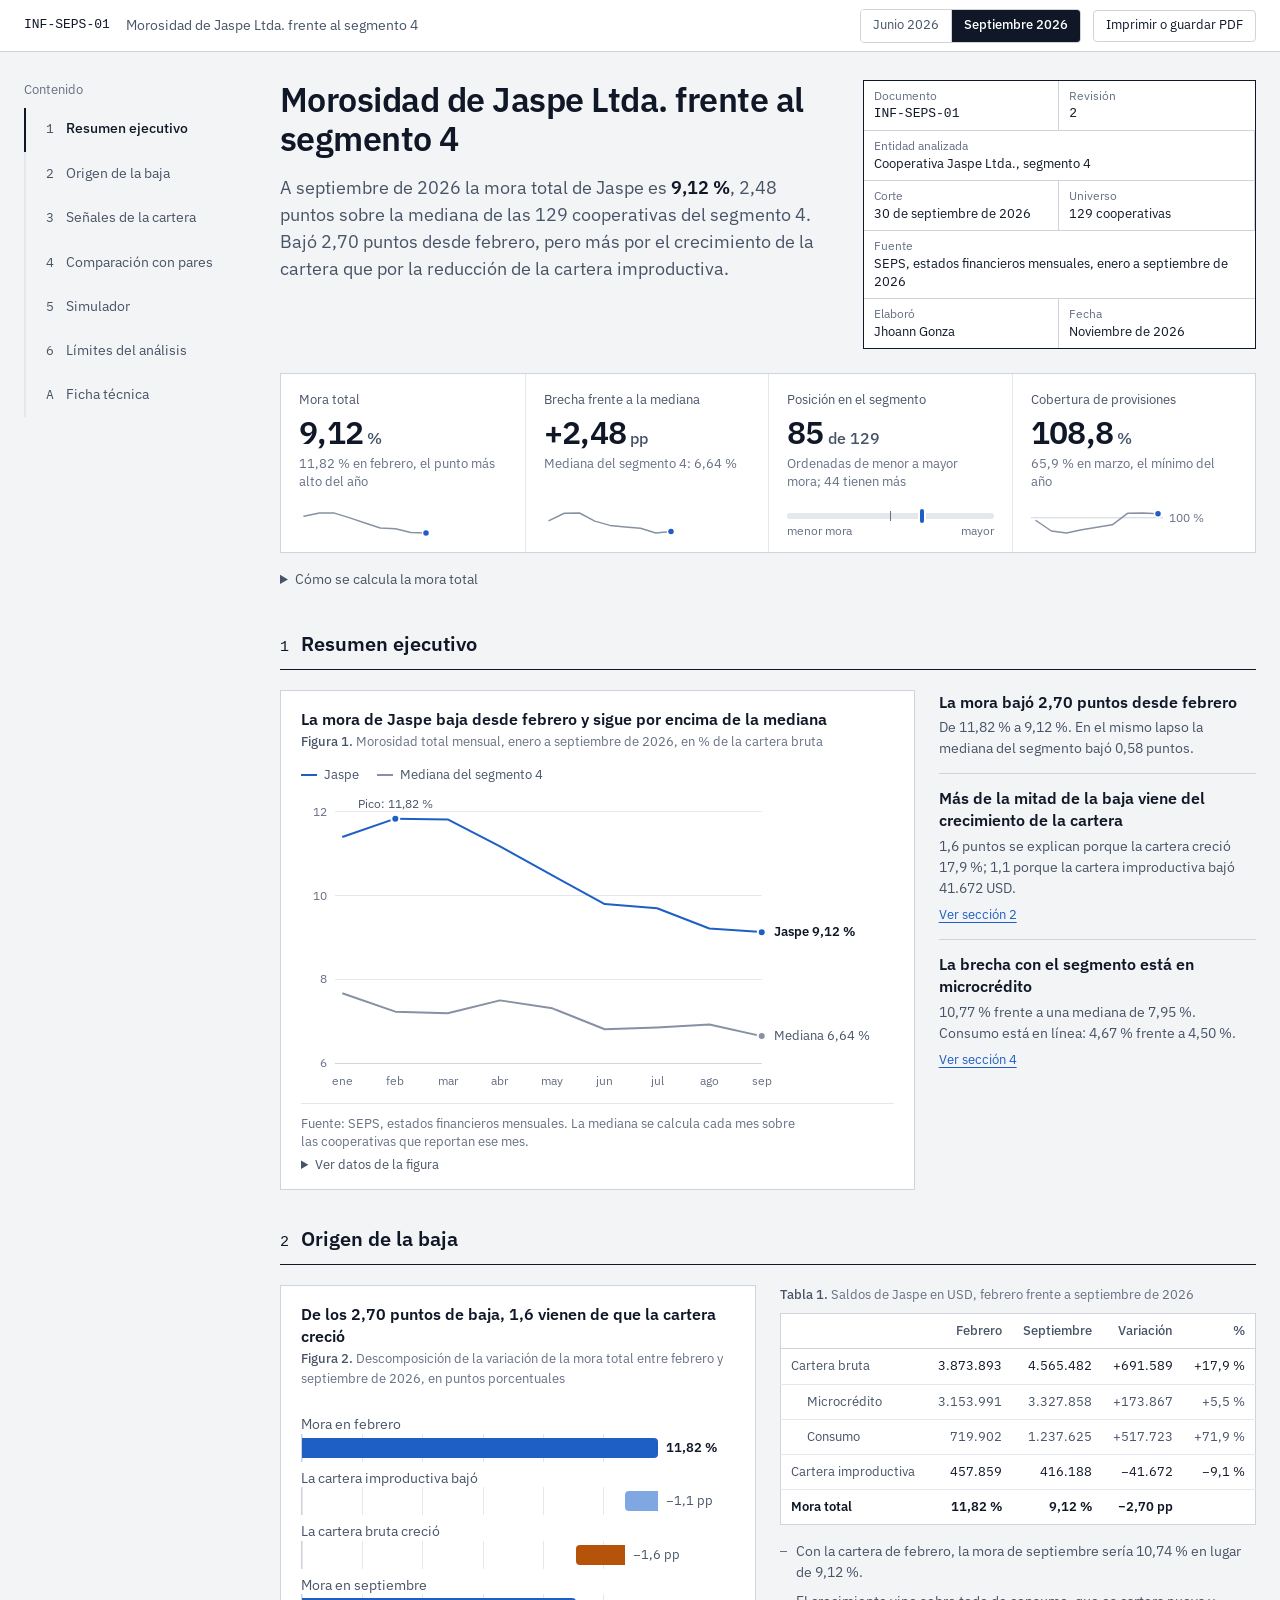
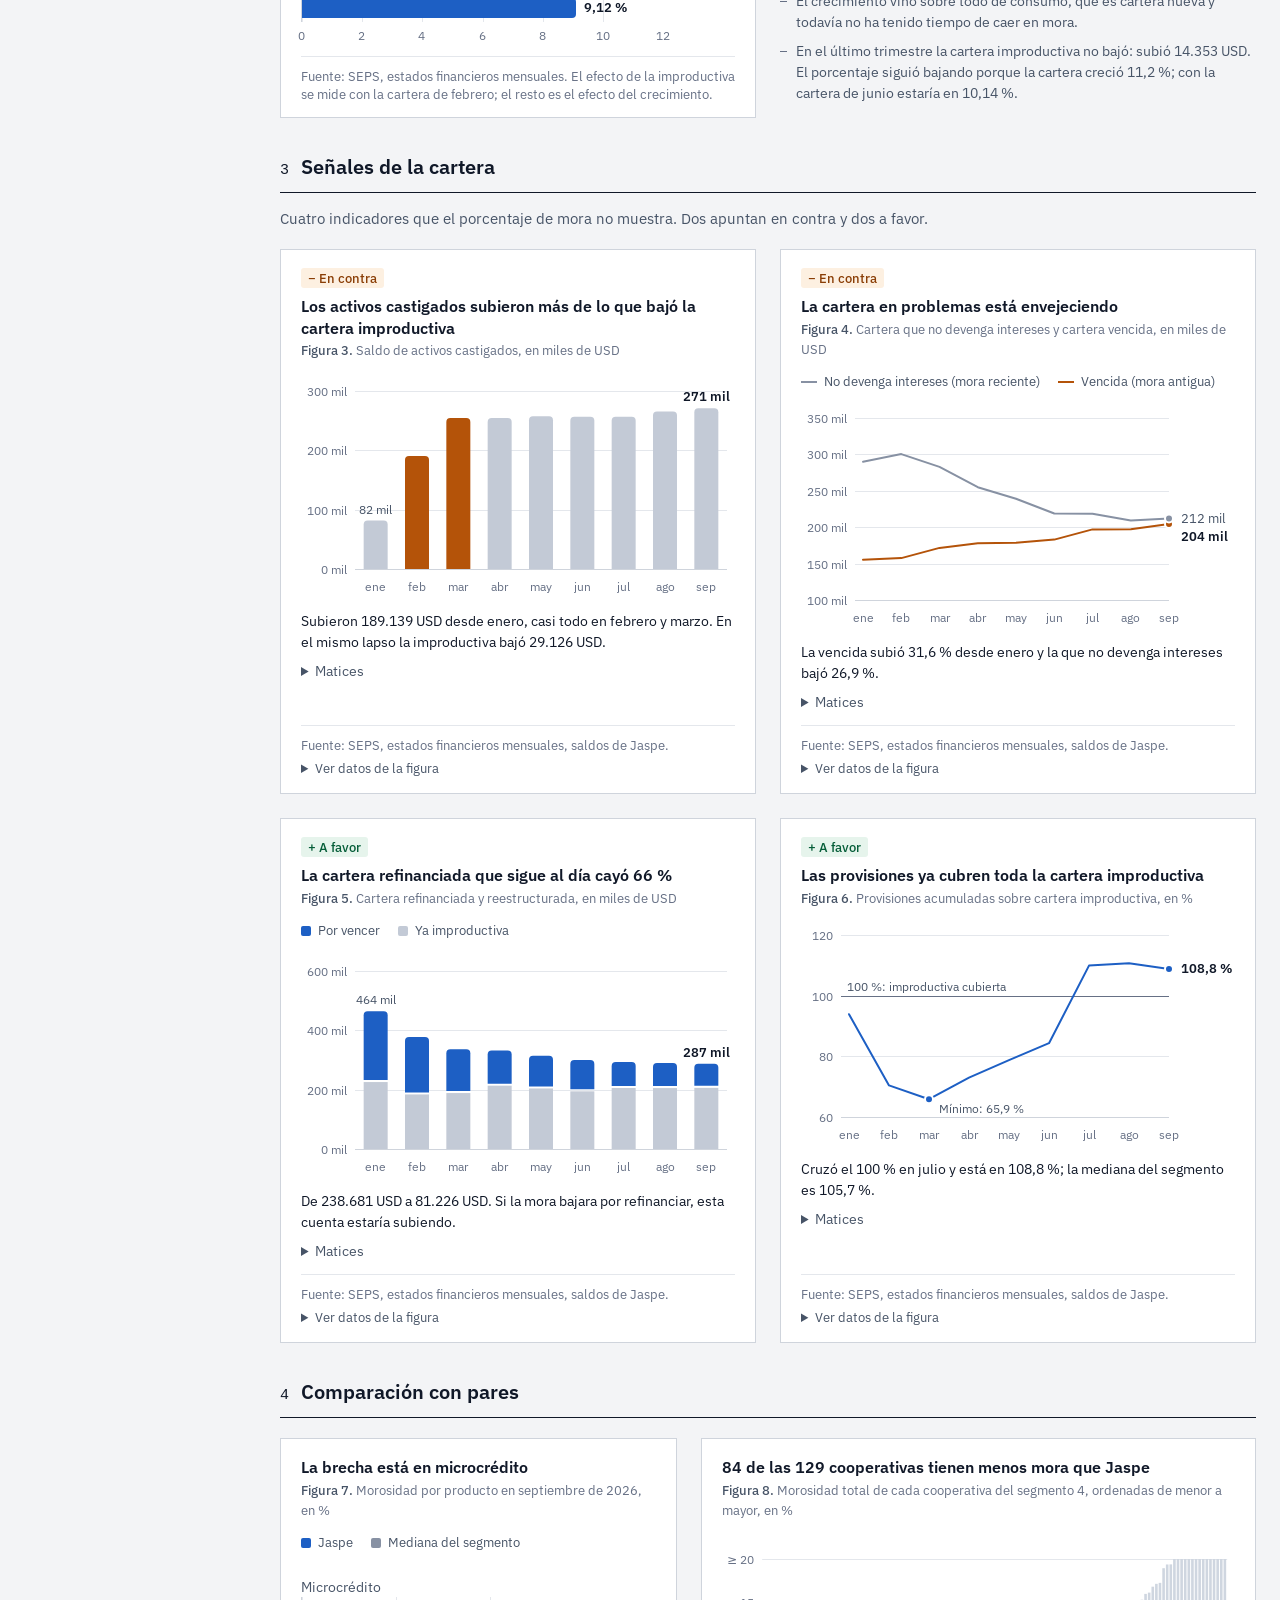
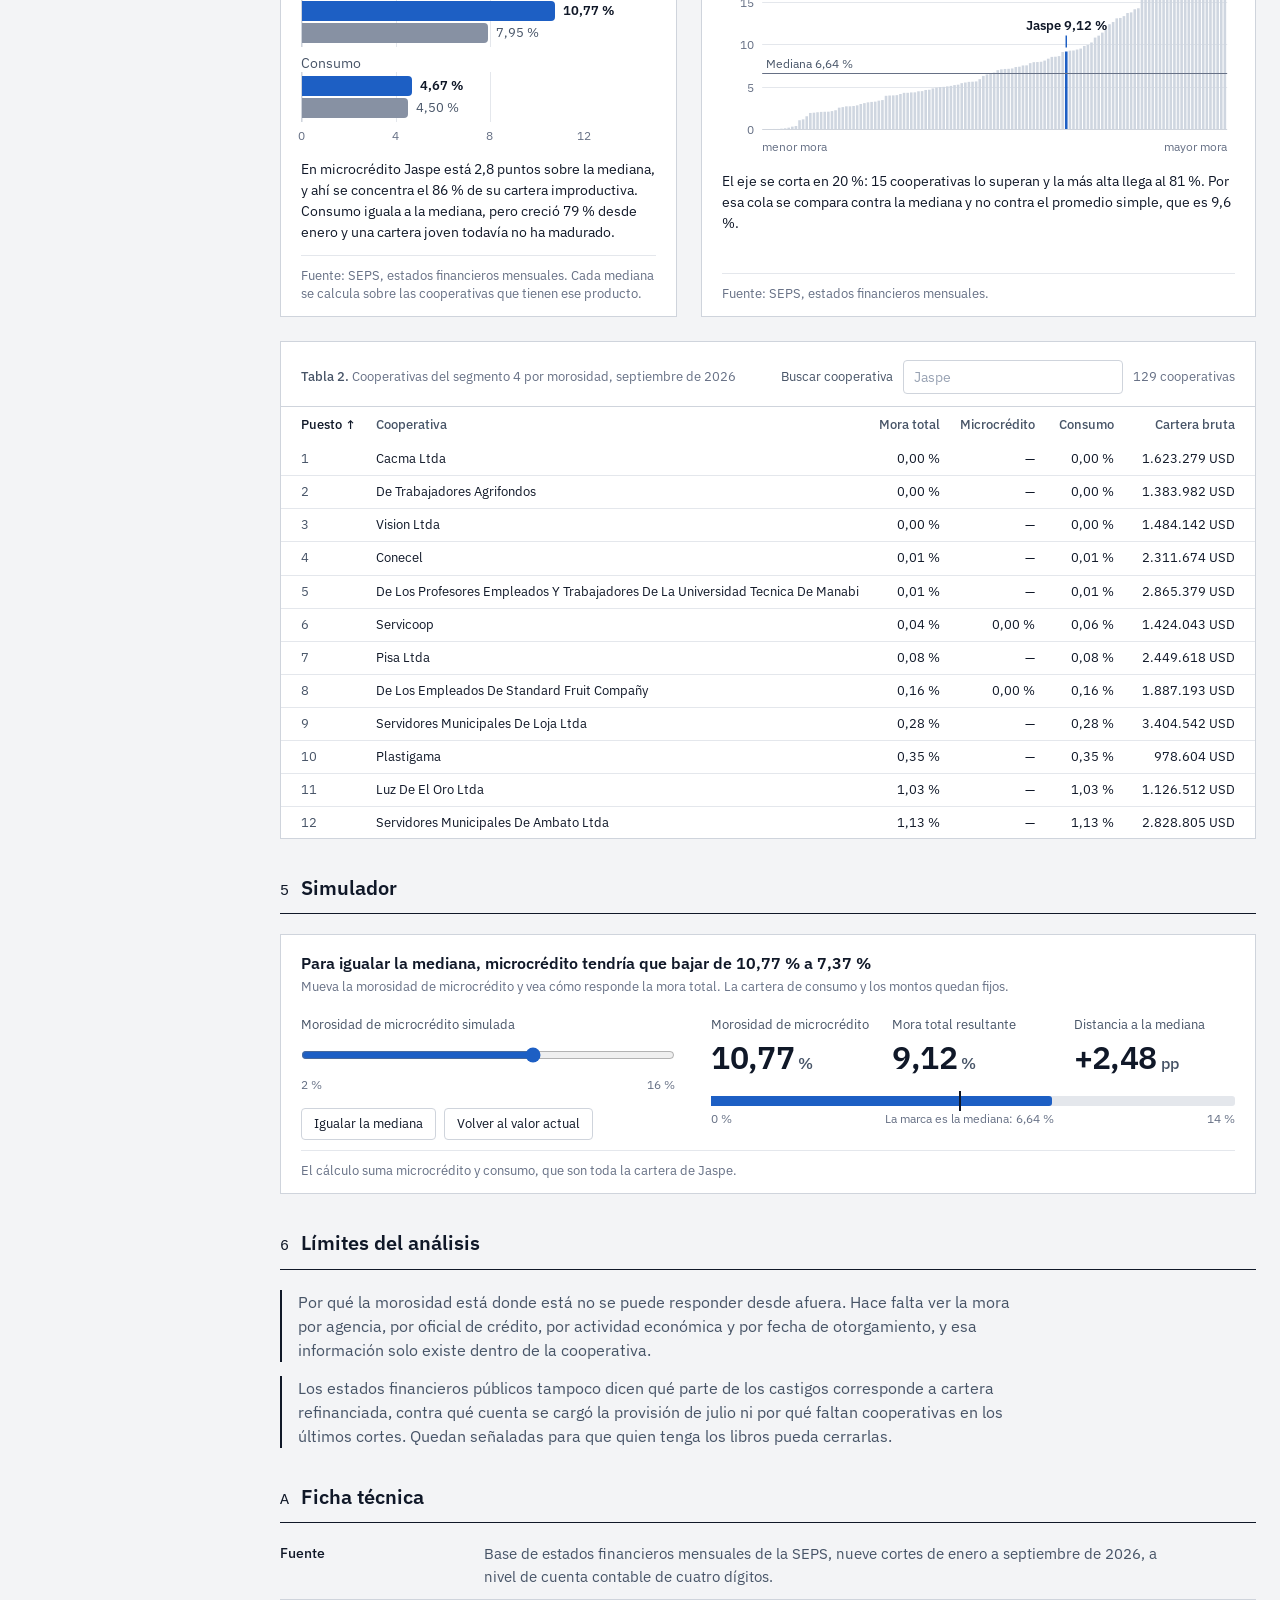
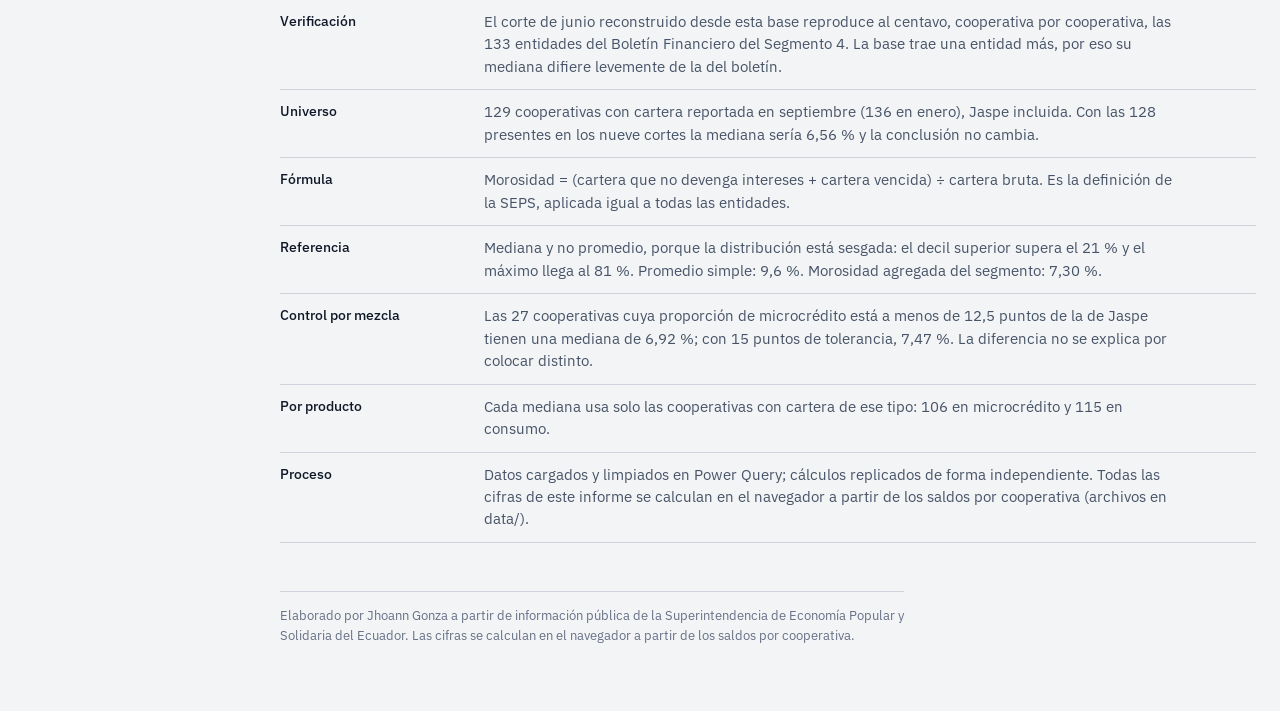
==== commit e1a6109f: "Rediseño (rev. 2): secciones 2 a 6, ficha técnica e impresión - Origen de la baja: descomposición en" ====
--- a/septiembre/index.html
+++ b/septiembre/index.html
@@ -4,6 +4,7 @@
 <meta charset="utf-8">
 <meta name="robots" content="noindex, nofollow">
 <title>Morosidad de Jaspe Ltda. frente al segmento 4</title>
+<link rel="icon" href="data:,">
 <link rel="canonical" href="../">
 <meta http-equiv="refresh" content="0; url=../">
 </head>
